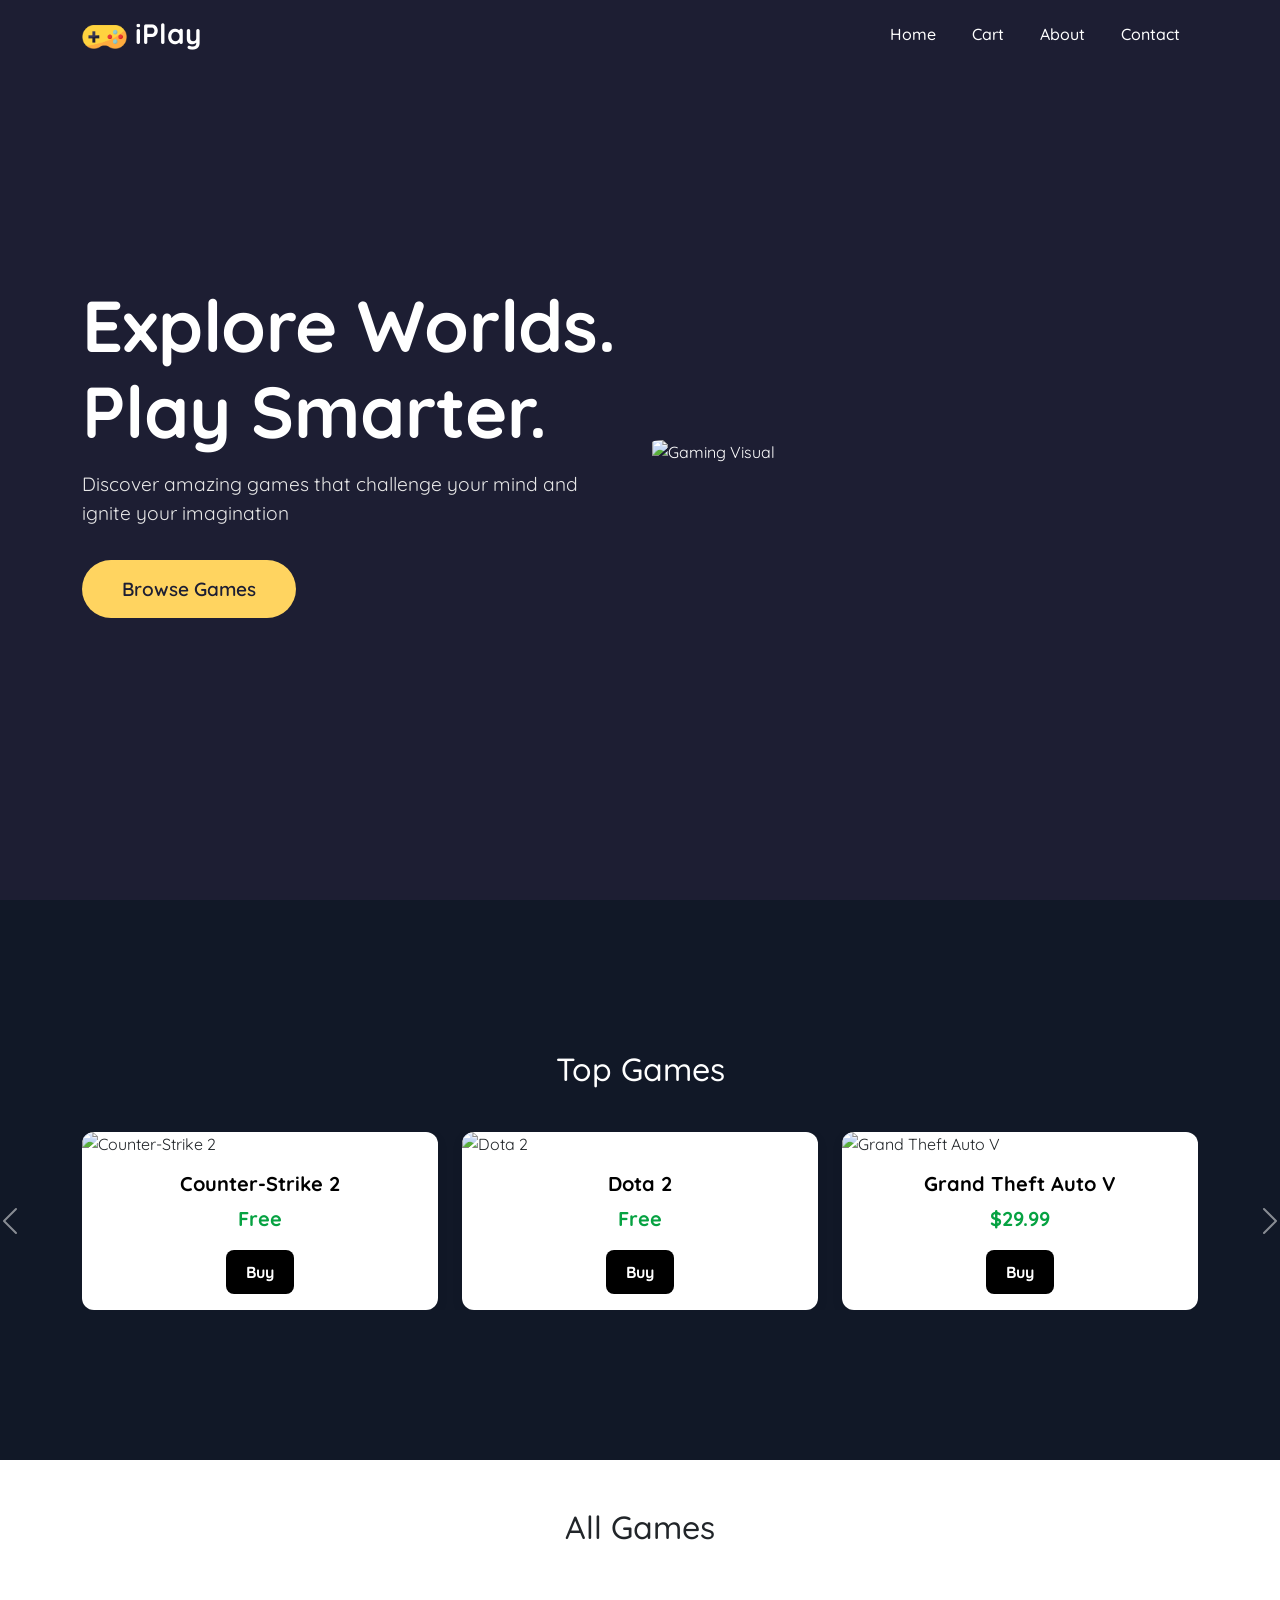
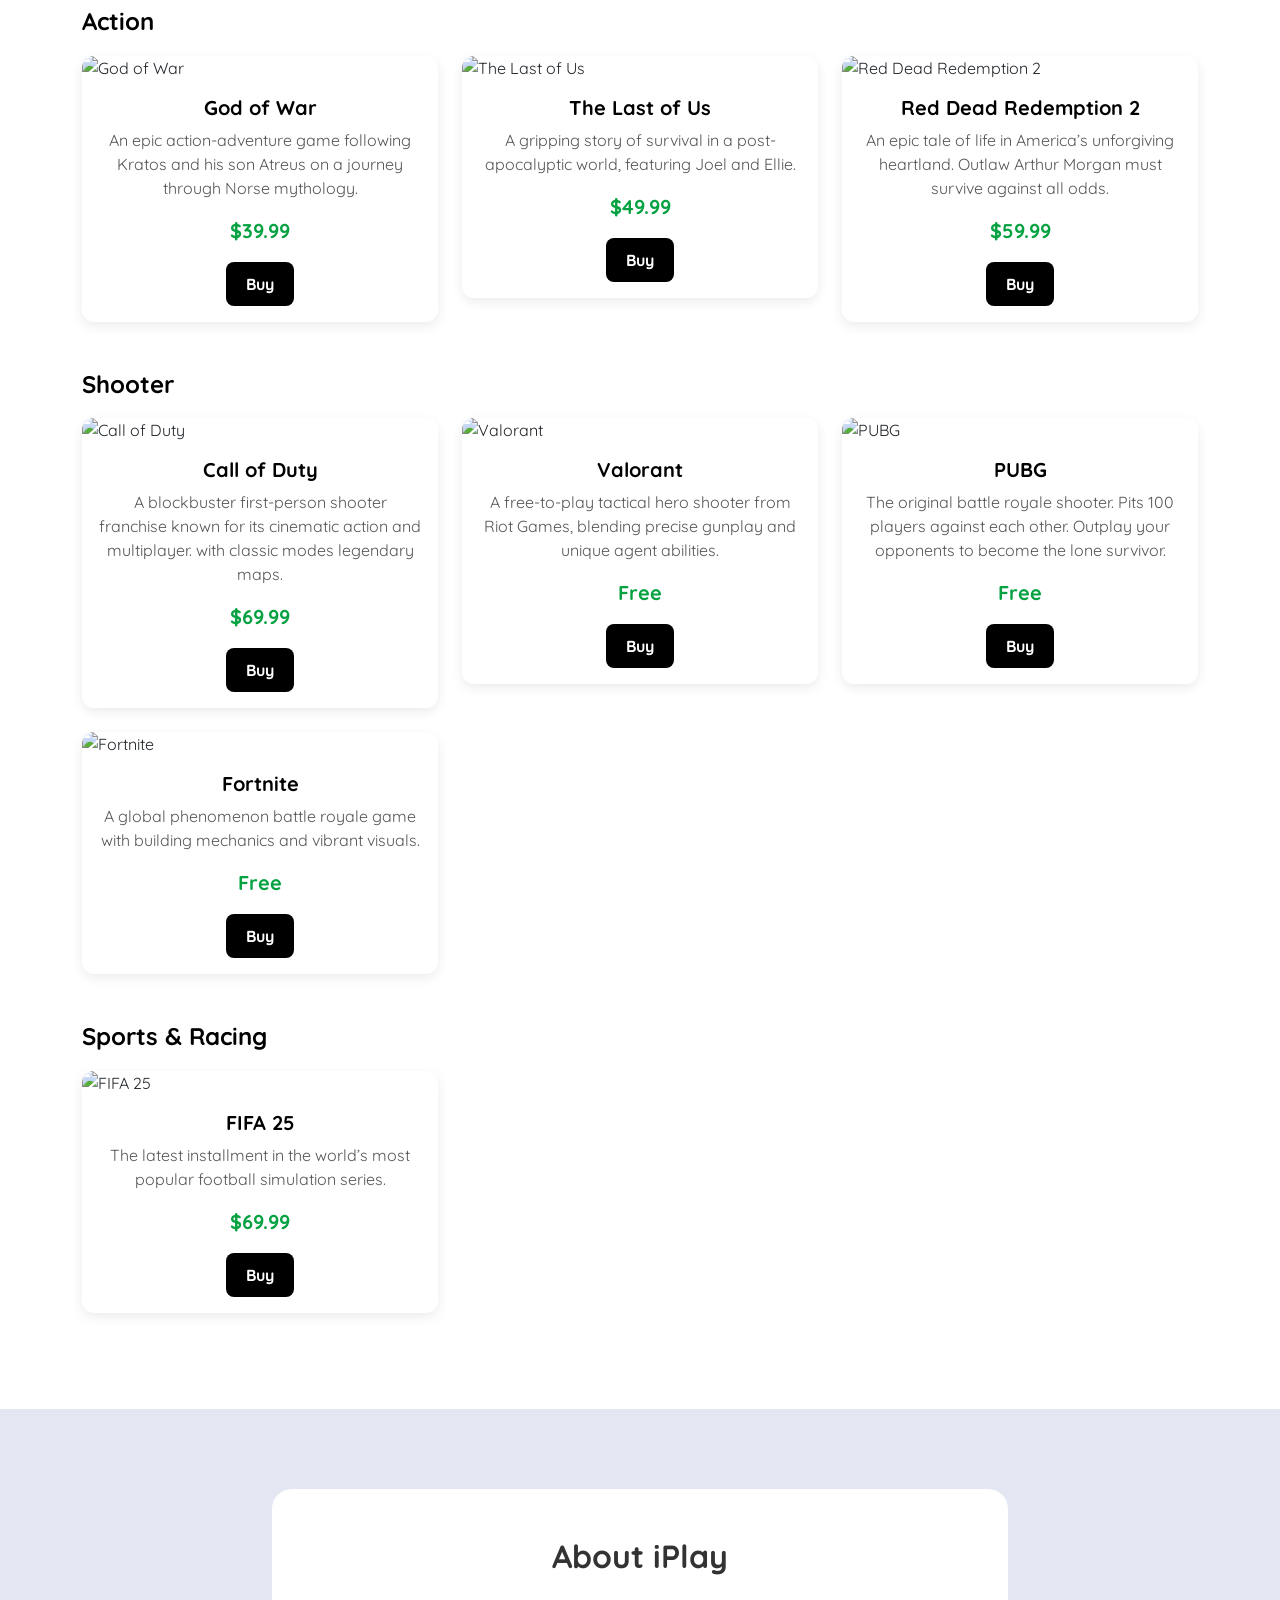
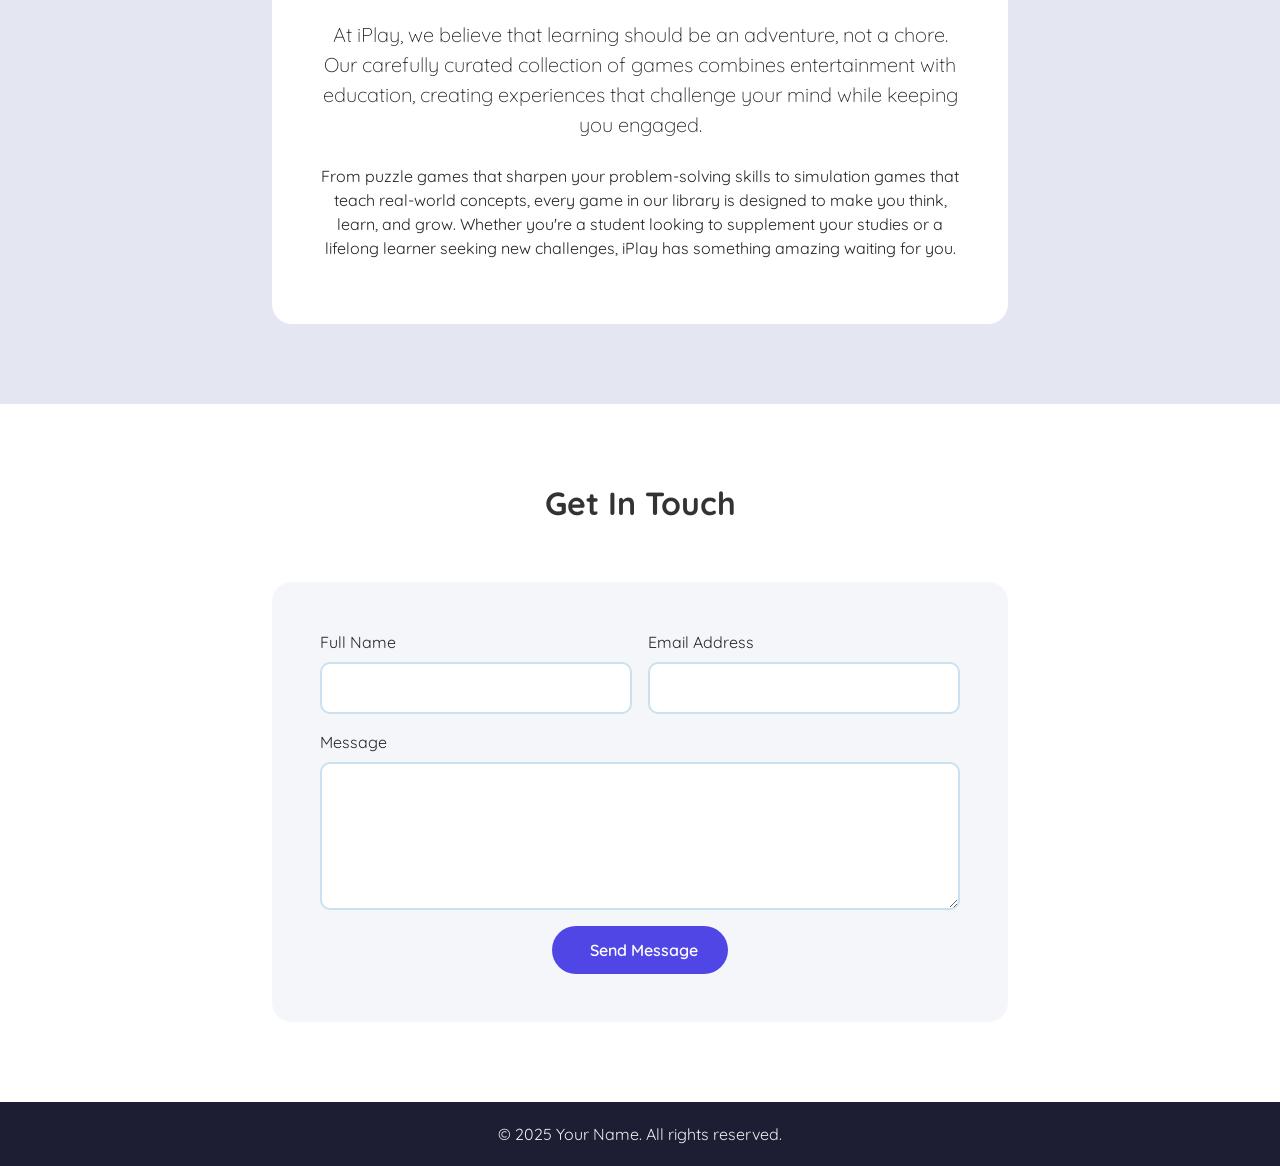
==== index.html @ 24d3277a "Fix game categories" ====
<!DOCTYPE html>
<html lang="en">
<head>
    <meta charset="UTF-8">
    <meta name="viewport" content="width=device-width, initial-scale=1.0">
    <title>iPlay - Explore Worlds. Play Smarter.</title>
    <link href="https://cdn.jsdelivr.net/npm/bootstrap@5.3.7/dist/css/bootstrap.min.css" rel="stylesheet" integrity="sha384-LN+7fdVzj6u52u30Kp6M/trliBMCMKTyK833zpbD+pXdCLuTusPj697FH4R/5mcr" crossorigin="anonymous">
    <link href="https://fonts.googleapis.com/css2?family=Quicksand:wght@300..700&display=swap" rel="stylesheet">

    <link rel="stylesheet" href="styles.css">
</head>
<body>

    <nav class="navbar navbar-expand-lg navbar-dark fixed-top">
        <div class="container">
            <a class="navbar-brand" href="/">  
                <img src="joystick.png" alt="iPlay Icon" style="width: 45px;">
                iPlay
            </a>
            <button
            class="navbar-toggler"
            type="button"
            data-bs-toggle="collapse"
            data-bs-target="#navbarNav"
            aria-controls="navbarNav"
            aria-expanded="false"
            aria-label="Toggle navigation"
            >
                <span class="navbar-toggler-icon"></span>
            </button>
            <div class="collapse navbar-collapse" id="navbarNav">
                <ul class="navbar-nav ms-auto">
                    <li class="nav-item">
                        <a class="nav-link" href="/">Home</a>
                    </li>
                    <li class="nav-item">
                        <a class="nav-link" href="/cart.html">Cart</a>
                    </li>
                    <li class="nav-item">
                        <a class="nav-link" href="/#about">About</a>
                    </li>
                    <li class="nav-item">
                        <a class="nav-link" href="/#contact">Contact</a>
                    </li>
                </ul>
            </div>
        </div>
    </nav>

    <section id="home" class="hero-section py-5">
  <div class="container">
    <div class="row align-items-center">

        <div class="col-md-6">
        <div class="hero-content">
          <h1 class="hero-title">Explore Worlds. Play Smarter.</h1>
          <p class="hero-subtitle">Discover amazing games that challenge your mind and ignite your imagination</p>
          <a href="#games">
            <button class="btn btn-cta mt-3">
              Browse Games
            </button>
          </a>
        </div>
      </div>
      

      <div class="col-md-6" style="padding-top: 3px">
        <img src="https://i.pinimg.com/originals/52/e4/2e/52e42e59adf538ea2ea2ae1774a47c9b.gif" alt="Gaming Visual" class="img-fluid hero-image">
      </div>
    </div>
  </div>
</section>


    <section id="top-games">
        <div class="container">
            <h2 class="text-center mb-4" style="color: white">Top Games</h2>
            <div id="topGamesCarousel" class="carousel slide" data-bs-ride="carousel" data-interval="50" pause="hover">
                <div class="carousel-inner">

                    <div class="carousel-item active">
                        <div class="row">
                            <div class="col-md-4">
                                <div class="card">
                                    <img src="https://cdn.cloudflare.steamstatic.com/steam/apps/730/header.jpg" class="card-img-top" alt="Counter-Strike 2">
                                    <div class="card-body text-center">
                                        <h5 class="card-title">Counter-Strike 2</h5>
                                        <p class="game-price">Free</p>
                                        <a href="https://store.steampowered.com/app/730/CounterStrike_2/" class="btn custom-btn" target="_blank">Buy</a>
                                    </div>
                                </div>
                            </div>
                            <div class="col-md-4">
                                <div class="card">
                                    <img src="https://cdn.cloudflare.steamstatic.com/steam/apps/570/header.jpg" class="card-img-top" alt="Dota 2">
                                    <div class="card-body text-center">
                                        <h5 class="card-title">Dota 2</h5>
                                        <p class="game-price">Free</p>
                                        <a href="https://store.steampowered.com/app/570/Dota_2/" class="btn custom-btn" target="_blank">Buy</a>
                                    </div>
                                </div>
                            </div>
                            <div class="col-md-4">
                                <div class="card">
                                    <img src="https://cdn.cloudflare.steamstatic.com/steam/apps/271590/header.jpg" class="card-img-top" alt="Grand Theft Auto V">
                                    <div class="card-body text-center">
                                        <h5 class="card-title">Grand Theft Auto V</h5>
                                        <p class="game-price">$29.99</p>
                                        <a href="https://store.steampowered.com/app/271590/Grand_Theft_Auto_V/" class="btn custom-btn" target="_blank">Buy</a>
                                    </div>
                                </div>
                            </div>
                        </div>
                    </div>
                    <div class="carousel-item">
                        <div class="row">
                            <div class="col-md-4">
                                <div class="card">
                                    <img src="https://cdn.cloudflare.steamstatic.com/steam/apps/578080/header.jpg" class="card-img-top" alt="PUBG: Battlegrounds">
                                    <div class="card-body text-center">
                                        <h5 class="card-title">PUBG: Battlegrounds</h5>
                                        <p class="game-price">Free</p>
                                        <a href="https://store.steampowered.com/app/578080/PUBG_BATTLEGROUNDS/" class="btn custom-btn" target="_blank">Buy</a>
                                    </div>
                                </div>
                            </div>
                            <div class="col-md-4">
                                <div class="card">
                                    <img src="https://cdn.cloudflare.steamstatic.com/steam/apps/1172470/header.jpg" class="card-img-top" alt="Apex Legends">
                                    <div class="card-body text-center">
                                        <h5 class="card-title">Apex Legends</h5>
                                        <p class="game-price">Free</p>
                                        <a href="https://store.steampowered.com/app/1172470/Apex_Legends/" class="btn custom-btn" target="_blank">Buy</a>
                                    </div>
                                </div>
                            </div>
                            <div class="col-md-4">
                                <div class="card">
                                    <img src="https://cdn.cloudflare.steamstatic.com/steam/apps/252490/header.jpg" class="card-img-top" alt="Rust">
                                    <div class="card-body text-center">
                                        <h5 class="card-title">Rust</h5>
                                        <p class="game-price">$39.99</p>
                                        <a href="https://store.steampowered.com/app/252490/Rust/" class="btn custom-btn" target="_blank">Buy</a>
                                    </div>
                                </div>
                            </div>
                        </div>
                    </div>

                </div>
                <a class="carousel-control-prev" href="#topGamesCarousel" role="button" data-bs-slide="prev">
                    <span class="carousel-control-prev-icon" aria-hidden="true"></span>
                </a>
                <a class="carousel-control-next" href="#topGamesCarousel" role="button" data-bs-slide="next">
                    <span class="carousel-control-next-icon" aria-hidden="true"></span>
                </a>
            </div>
        </div>
    </section>

    <section id="games" class="py-5 bg-white">
        <div class="container">
            <h2 class="text-center mb-4">All Games</h2>

                <h3 class="category-heading">Action</h3>
                <div class="row row-cols-1 row-cols-sm-2 row-cols-md-3 g-4 mb-5">
                    <div class="col">
                        <div class="card">
                            <img src="https://shared.fastly.steamstatic.com/store_item_assets/steam/apps/1593500/capsule_616x353.jpg?t=1750949016" class="card-img-top" alt="God of War">
                            <div class="card-body text-center">
                                <h5 class="card-title">God of War</h5>
                                <p class="card-text">An epic action-adventure game following Kratos and his son Atreus on a journey through Norse mythology.</p>
                                <p class="game-price">$39.99</p>
                                <a href="" class="custom-btn">Buy</a>
                            </div>
                        </div>
                    </div>
                    <div class="col">
                        <div class="card">
                            <img src="https://www.highlandernews.org/wp-content/uploads/2013/06/50950.jpg" class="card-img-top" alt="The Last of Us">
                            <div class="card-body text-center">
                                <h5 class="card-title">The Last of Us</h5>
                                <p class="card-text">A gripping story of survival in a post-apocalyptic world, featuring Joel and Ellie.</p>
                                <p class="game-price">$49.99</p>
                                <a href="" class="custom-btn">Buy</a>
                            </div>
                        </div>
                    </div>
                    <div class="col">
                        <div class="card">
                            <img src="https://gaming-cdn.com/images/products/16200/orig/red-dead-redemption-playstation-4-game-playstation-store-cover.jpg?v=1730298578" class="card-img-top" alt="Red Dead Redemption 2">
                            <div class="card-body text-center">
                                <h5 class="card-title">Red Dead Redemption 2</h5>
                                <p class="card-text">An epic tale of life in America’s unforgiving heartland. Outlaw Arthur Morgan must survive against all odds.</p>
                                <p class="game-price">$59.99</p>
                                <a href="" class="custom-btn">Buy</a>
                            </div>
                        </div>
                    </div>
                </div>

                <h3 class="category-heading">Shooter</h3>
                <div class="row row-cols-1 row-cols-sm-2 row-cols-md-3 g-4 mb-5">
                    <div class="col">
                        <div class="card">
                            <img src="https://www.callofduty.com/content/dam/atvi/activision/atvi-touchui/blog/callofduty/feature/codm/Getting_Started_TOUT.jpg" class="card-img-top" alt="Call of Duty">
                            <div class="card-body text-center">
                                <h5 class="card-title">Call of Duty</h5>
                                <p class="card-text">A blockbuster first-person shooter franchise known for its cinematic action and multiplayer. with classic modes legendary maps.</p>
                                <p class="game-price">$69.99</p>
                                <a href="" class="custom-btn">Buy</a>
                            </div>
                        </div>
                    </div>
                    <div class="col">
                        <div class="card">
                            <img src="https://assets.xboxservices.com/assets/4e/bc/4ebcb533-e184-42f3-833b-9aa47a81f39e.jpg?n=153142244433_Poster-Image-1084_1920x720.jpg" class="card-img-top" alt="Valorant">
                            <div class="card-body text-center">
                                <h5 class="card-title">Valorant</h5>
                                <p class="card-text">A free-to-play tactical hero shooter from Riot Games, blending precise gunplay and unique agent abilities.</p>
                                <p class="game-price">Free</p>
                                <a href="" class="custom-btn">Buy</a>
                            </div>
                        </div>
                    </div>
                    <div class="col">
                        <div class="card">
                            <img src="https://miro.medium.com/v2/resize:fit:1200/0*6FNgsRxlCVW0Sdqm.jpg" class="card-img-top" alt="PUBG">
                            <div class="card-body text-center">
                                <h5 class="card-title">PUBG</h5>
                                <p class="card-text">The original battle royale shooter. Pits 100 players against each other. Outplay your opponents to become the lone survivor.</p>
                                <p class="game-price">Free</p>
                                <a href="" class="custom-btn">Buy</a>
                            </div>
                        </div>
                    </div>
                    <div class="col">
                        <div class="card">
                            <img src="https://store-images.s-microsoft.com/image/apps.50664.70702278257994163.e6749f0b-a7f8-4ed1-b45c-4d7a2278d946.182b8f40-901f-4fc3-a51a-d5c3561987d2" class="card-img-top" alt="Fortnite">
                            <div class="card-body text-center">
                                <h5 class="card-title">Fortnite</h5>
                                <p class="card-text">A global phenomenon battle royale game with building mechanics and vibrant visuals.</p>
                                <p class="game-price">Free</p>
                                <a href="" class="custom-btn">Buy</a>
                            </div>
                        </div>
                    </div>
                </div>

                <h3 class="category-heading">Sports & Racing</h3>
                <div class="row row-cols-1 row-cols-sm-2 row-cols-md-3 g-4 mb-5">
                    <div class="col">
                        <div class="card">
                            <img src="https://img.youtube.com/vi/v_uEjjV3ACc/maxresdefault.jpg" class="card-img-top" alt="FIFA 25">
                            <div class="card-body text-center">
                                <h5 class="card-title">FIFA 25</h5>
                                <p class="card-text">The latest installment in the world’s most popular football simulation series.</p>
                                <p class="game-price">$69.99</p>
                                <a href="" class="custom-btn">Buy</a>
                            </div>
                        </div>
                    </div>
                </div>

            </div>
        </div>
    </section>

    <section id="about" class="about-section">
        <div class="container">
            <div class="row justify-content-center">
                <div class="col-lg-8">
                    <div class="about-content text-center">
                        <h2 class="section-title mb-4">About iPlay</h2>
                        <p class="lead mb-4">At iPlay, we believe that learning should be an adventure, not a chore. Our carefully curated collection of games combines entertainment with education, creating experiences that challenge your mind while keeping you engaged.</p>
                        <p>From puzzle games that sharpen your problem-solving skills to simulation games that teach real-world concepts, every game in our library is designed to make you think, learn, and grow. Whether you're a student looking to supplement your studies or a lifelong learner seeking new challenges, iPlay has something amazing waiting for you.</p>
                    </div>
                </div>
            </div>
        </div>
    </section>

    <section id="contact" class="contact-section">
        <div class="container">
            <h2 class="section-title">Get In Touch</h2>
            <div class="row justify-content-center">
                <div class="col-lg-8">
                    <form class="contact-form">
                        <div class="row g-3">
                            <div class="col-md-6">
                                <label for="name" class="form-label">Full Name</label>
                                <input type="text" class="form-control" id="name" required>
                            </div>
                            <div class="col-md-6">
                                <label for="email" class="form-label">Email Address</label>
                                <input type="email" class="form-control" id="email" required>
                            </div>
                            <div class="col-12">
                                <label for="message" class="form-label">Message</label>
                                <textarea class="form-control" id="message" rows="5" required></textarea>
                            </div>
                            <div class="col-12 text-center">
                                <button type="submit" class="btn btn-primary">
                                    <i class="fas fa-paper-plane me-2"></i>Send Message
                                </button>
                            </div>
                        </div>
                    </form>
                </div>
            </div>
        </div>
    </section>

    <footer>
        <div class="footer-content">
          <p>&copy; 2025 Your Name. All rights reserved.</p>
        </div>
    </footer>

    <script src="https://cdn.jsdelivr.net/npm/bootstrap@5.3.7/dist/js/bootstrap.bundle.min.js" integrity="sha384-ndDqU0Gzau9qJ1lfW4pNLlhNTkCfHzAVBReH9diLvGRem5+R9g2FzA8ZGN954O5Q" crossorigin="anonymous"></script>
</body>
</html>
---- styles.css ----
* {
    font-family: 'Quicksand', sans-serif;
}


body {
    background-color: #F5F6FA;
}



.navbar {
    background-color: #1D1E33;
}

.navbar-brand {
    font-weight: bold;
    font-size: 28px;
    color: white;
}

.navbar-nav .nav-link {
    font-weight: 500;
    color: white;
    margin: 0 10px;
}

.navbar-nav .nav-link:hover {
    color: #FFD460;
}

.hero-section {
    background-color: #1D1E33;
    color: white;
    min-height: 100vh;
    display: flex;
    align-items: center;
}

.hero-title {
    font-size: 4.5rem;
    font-weight: bold;
}

.hero-subtitle {
    font-size: 1.2rem;
    margin-top: 1rem;
    color: #e7e7e7;
}

.hero-image {
    max-width: 100%;
    height: auto;
    border-radius: 9%;
}


.btn-cta {
    background-color: #FFD460;
    border: none;
    padding: 15px 40px;
    font-size: 19px;
    font-weight: 600;
    color: #1D1E33;
    border-radius: 50px;
}

.btn-cta:hover {
    background-color: #e0b840; /* darker gold */
    color: white;
}

.section-title {
    font-size: 40px;
    font-weight: 700;
    color: #4F46E5;
    margin-bottom: 48px;
    text-align: center;
}


#top-games {
    padding: 150px 0;
    background-color: #111827;
}

.game-title {
    font-weight: 600;
    color: black;
    margin-bottom: 8px;
}

.custom-btn {
  background-color: black;
  color: white;
  font-weight: bold;
  border: none;
  padding: 10px 20px;
  border-radius: 8px;
  display: inline-block;
  text-decoration: none;
}

.custom-btn:hover {
  background-color: #333;
  color: #ffffff;
}

.container h2 {
    padding-bottom: 20px
}

.game-price {
    font-size: 20px;
    font-weight: 700;
    color: #06a242;
}

.section-title {
  text-align: center;
  font-size: 32px;
  margin-bottom: 40px;
  color: #333;
}

.card {
  box-shadow: 0 4px 12px rgba(0, 0, 0, 0.08);
  border: none;
  border-radius: 12px;
  overflow: hidden;
}

.card-title {
  font-size: 20px;
  font-weight: bold;
  color: black;
}

.card-text {
  color: #555;
}

.btn-primary {
  background-color: #4F46E5;
  border: none;
  padding: 8px 16px;
  font-weight: 500;
  border-radius: 6px;
}

.btn-primary:hover {
  background-color: #3c36c4;
}


.about-section {
    padding: 80px 0;
    background-color: #E4E6F1;
}

.about-content {
    background-color: white;
    padding: 48px;
    border-radius: 20px;
}


.contact-section {
    padding: 80px 0;
    background-color: white;
}

.contact-form {
    background-color: #F5F6FA;
    padding: 48px;
    border-radius: 20px;
}

.form-control {
    border-radius: 10px;
    border: 2px solid #CAE2F0;
    padding: 12px 15px;
}

.btn-primary {
    background-color: #4F46E5;
    border: none;
    padding: 12px 30px;
    border-radius: 50px;
    font-weight: 600;
    color: white;
}

.btn-primary:hover {
    background-color: #3c36c4;
}


footer {
  background-color: #1D1E33;
  color: #F0F0F0;
  text-align: center;
  padding: 20px;
  position: relative;
}
footer p {
  margin: 0;
}


@media (max-width: 768px) {
    .hero-title {
        font-size: 40px;
    }

    .hero-subtitle {
        font-size: 18px;
    }
}


.details-container {
    padding-top: 130px;
}

.carousel-control-prev,
.carousel-control-next {
  width: 5%;
}

.carousel-control-prev {
  left: -100px;
}

.carousel-control-next {
  right: -100px;
}

.cart-page {
  min-height: 100vh;
  background-color: #0f172a; /* Dark navy for full screen */
  padding-top: 100px;
  padding-bottom: 100px;
  display: flex;
  flex-direction: column;
  justify-content: space-between;
}

.cart-container {
  flex: 1;
  width: 100%;
  max-width: 900px;
  margin: 0 auto;
}

.cart-heading {
  color:white;
  text-align: center;
  margin-bottom: 40px;
  padding-top: 30px;
}

.cart-item {
  background-color: #1e1b38;
  border-radius: 10px;
  padding: 20px;
  margin-bottom: 20px;
  display: flex;
  align-items: center;
  justify-content: space-between;
  color: white;
  border: 1px solid #2a2a72;
}

.cart-item img {
  width: 60px;
  height: 60px;
  object-fit: cover;
  margin-right: 20px;
}

.item-info {
  flex: 1;
}

.item-price {
  color: #06a242;
  font-weight: bold;
}

.remove-btn {
  background-color: black;
  color: white;
  border: none;
  border-radius: 6px;
  padding: 6px 12px;
}

.remove-btn:hover {
  background-color: #5b1919;
}

.total-container {
  text-align: right;
  margin-top: 30px;
  color: white;
}

.total-price {
  font-size: 20px;
  font-weight: bold;
  color: #06a242;
}

.checkout-btn {
  background-color: #ffd600;
  color: #111;
  padding: 10px 24px;
  font-weight: bold;
  border: none;
  border-radius: 8px;
  margin-top: 15px;
}

.checkout-btn:hover {
  background-color: green;
  color: white;
}


.auth-box {
  background-color: white;
  padding: 2.5rem;
  border-radius: 16px;
  box-shadow: 0 4px 15px rgba(0, 0, 0, 0.1);
  max-width: 400px;
  margin: 100px auto 40px;
}

/* Main title */
.auth-box h2 {
  font-size: 24px;
  font-weight: bold;
  color: #1D1E33;
  margin-bottom: 1.5rem;
  text-align: center;
}

/* Form fields */
.auth-box .form-control {
  border-radius: 8px;
  border: 2px solid #4F46E5;
  padding: 0.75rem;
}

/* Submit button */
.auth-box .btn-primary {
  background-color: #FFD460;
  border: none;
  color: #1D1E33;
  font-weight: bold;
  padding: 0.75rem;
  border-radius: 8px;
}

.auth-box .btn-primary:hover {
  background-color: #e6be4f;
}

/* Switch link */
.auth-box .switch-link {
  margin-top: 1rem;
  font-size: 0.9rem;
  text-align: center;
  color: #1D1E33;
}

.auth-box .switch-link a {
  color: #4F46E5;
  font-weight: bold;
  text-decoration: none;
}



.category-heading {
  font-size: 24px;
  font-weight: 700;
  margin: 40px 0 20px;
  color: black;
  text-align: left;
}
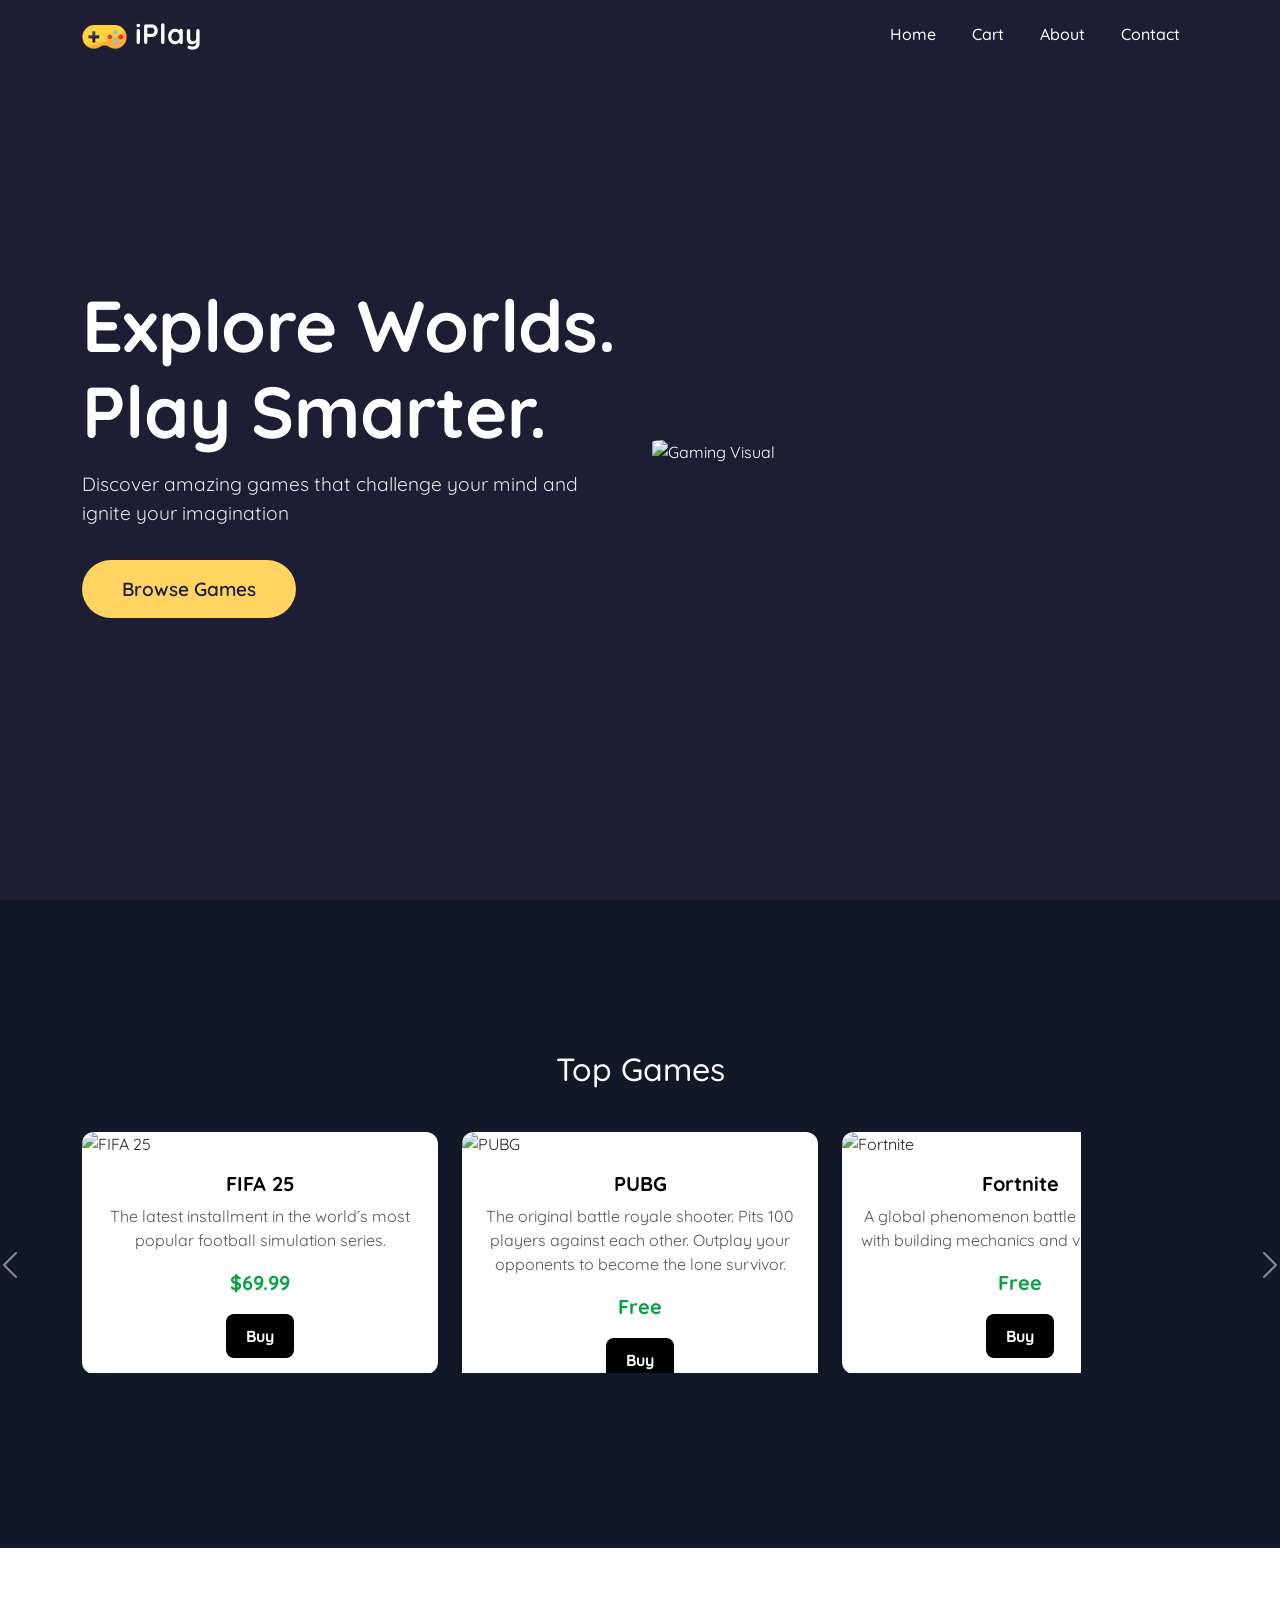
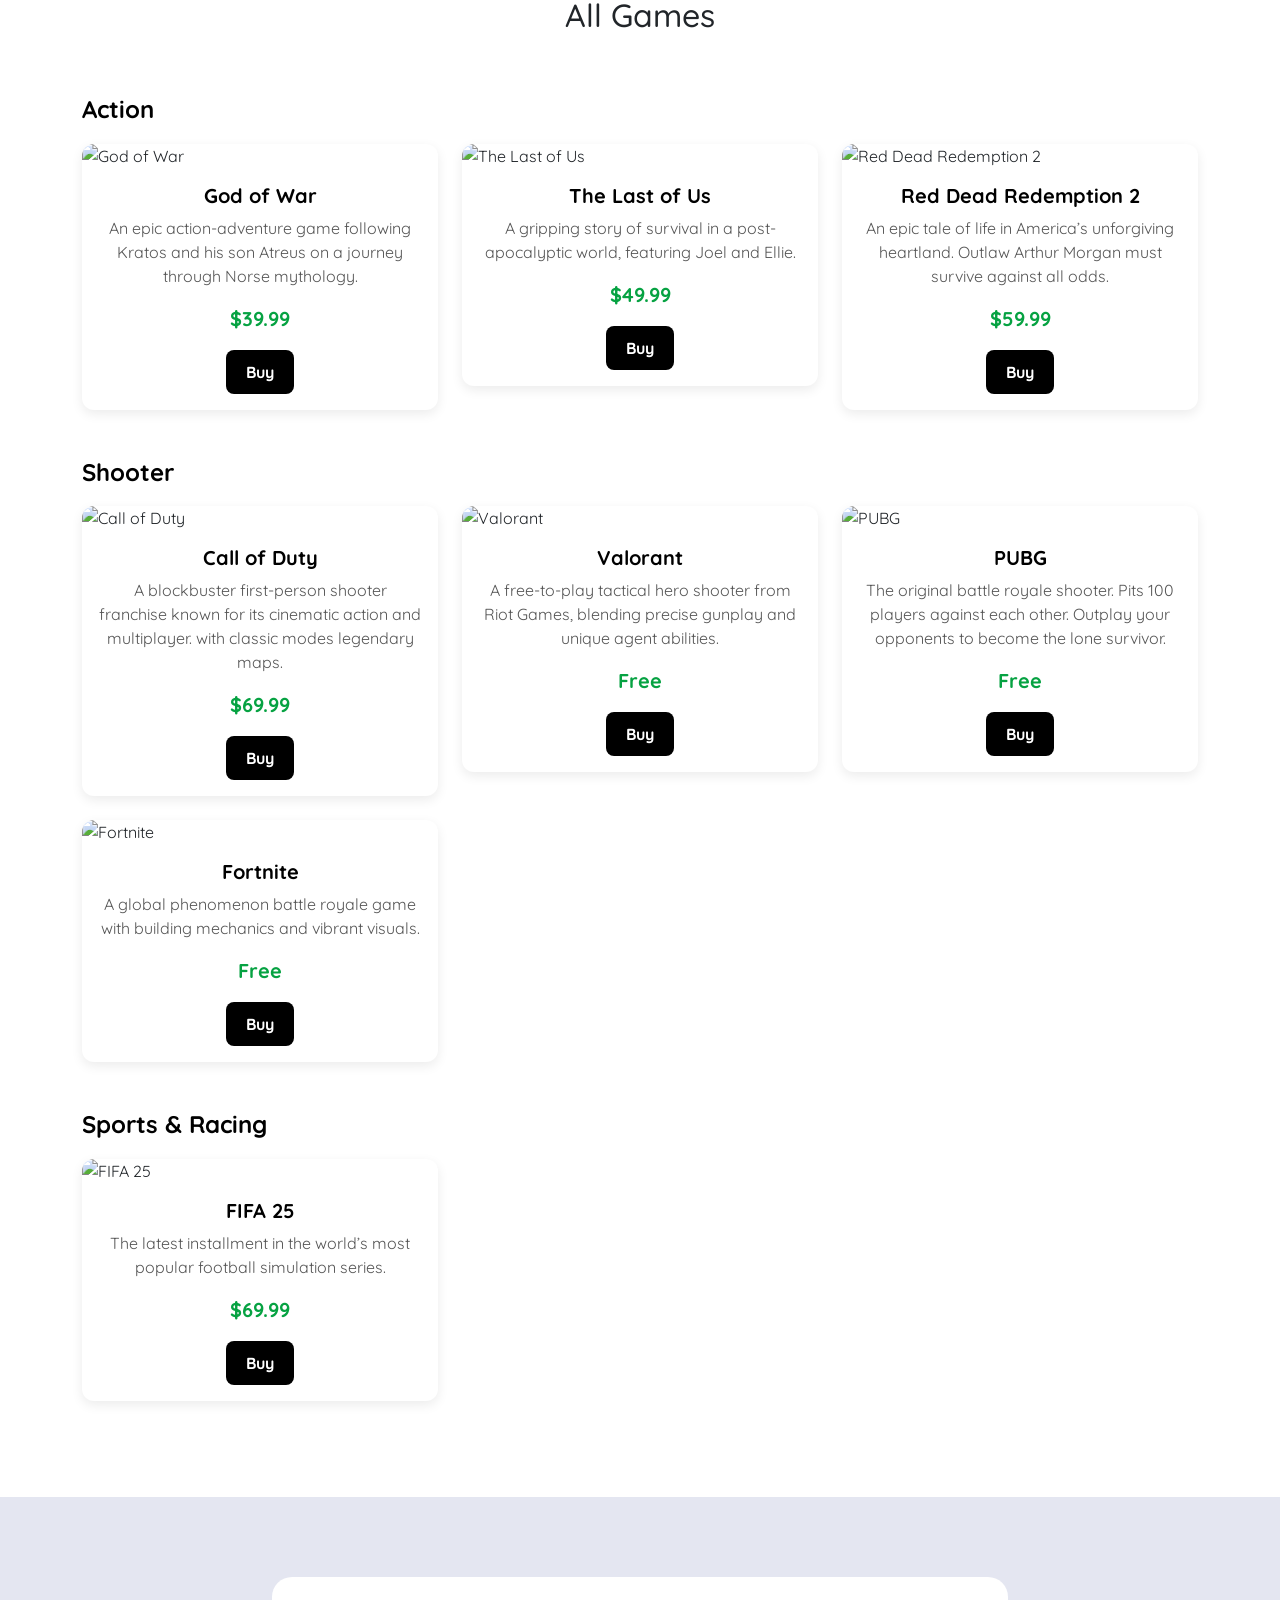
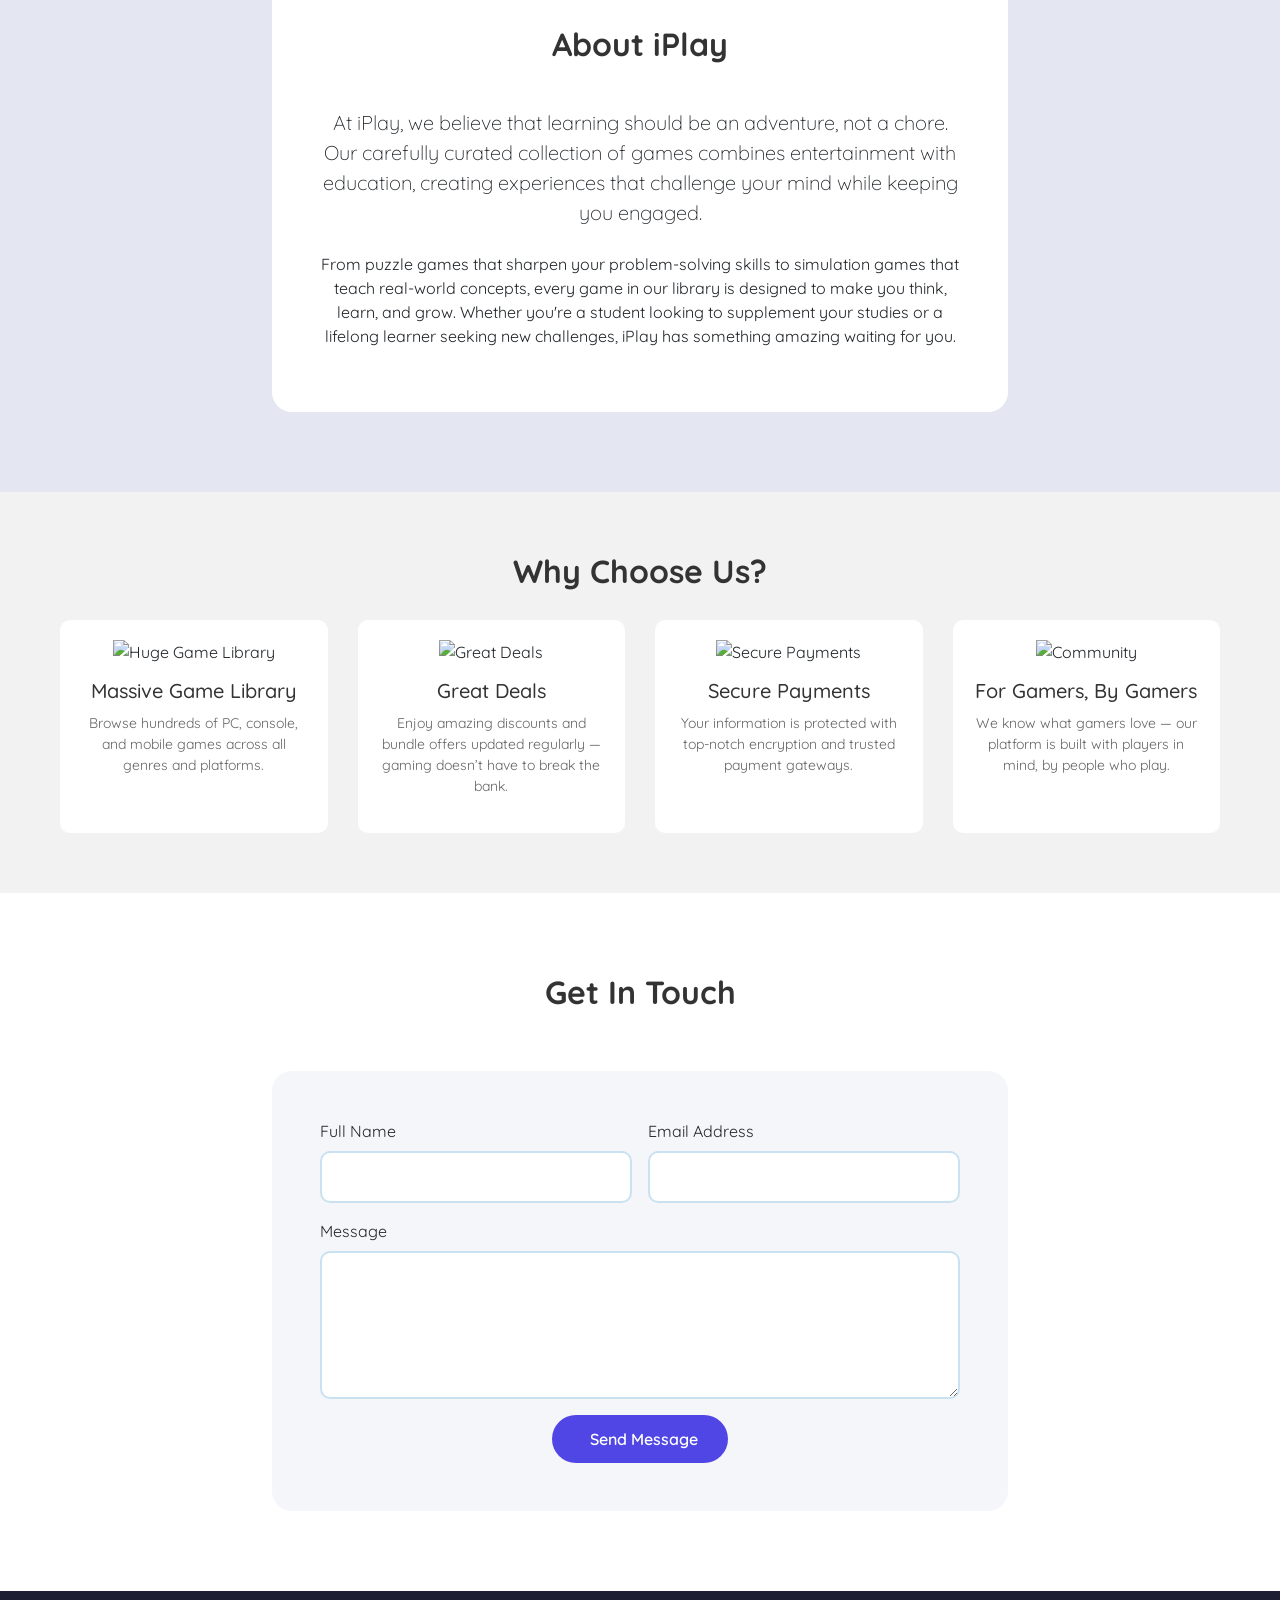
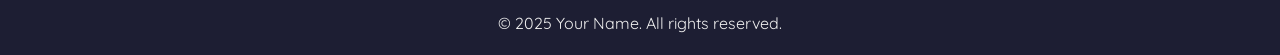
==== commit 24ef4132: "Add why-choose-us section" ====
--- a/index.html
+++ b/index.html
@@ -82,33 +82,36 @@
                         <div class="row">
                             <div class="col-md-4">
                                 <div class="card">
-                                    <img src="https://cdn.cloudflare.steamstatic.com/steam/apps/730/header.jpg" class="card-img-top" alt="Counter-Strike 2">
-                                    <div class="card-body text-center">
-                                        <h5 class="card-title">Counter-Strike 2</h5>
-                                        <p class="game-price">Free</p>
-                                        <a href="https://store.steampowered.com/app/730/CounterStrike_2/" class="btn custom-btn" target="_blank">Buy</a>
-                                    </div>
-                                </div>
-                            </div>
-                            <div class="col-md-4">
-                                <div class="card">
-                                    <img src="https://cdn.cloudflare.steamstatic.com/steam/apps/570/header.jpg" class="card-img-top" alt="Dota 2">
-                                    <div class="card-body text-center">
-                                        <h5 class="card-title">Dota 2</h5>
-                                        <p class="game-price">Free</p>
-                                        <a href="https://store.steampowered.com/app/570/Dota_2/" class="btn custom-btn" target="_blank">Buy</a>
-                                    </div>
-                                </div>
-                            </div>
-                            <div class="col-md-4">
-                                <div class="card">
-                                    <img src="https://cdn.cloudflare.steamstatic.com/steam/apps/271590/header.jpg" class="card-img-top" alt="Grand Theft Auto V">
-                                    <div class="card-body text-center">
-                                        <h5 class="card-title">Grand Theft Auto V</h5>
-                                        <p class="game-price">$29.99</p>
-                                        <a href="https://store.steampowered.com/app/271590/Grand_Theft_Auto_V/" class="btn custom-btn" target="_blank">Buy</a>
-                                    </div>
-                                </div>
+                            <img src="https://img.youtube.com/vi/v_uEjjV3ACc/maxresdefault.jpg" class="card-img-top" alt="FIFA 25">
+                            <div class="card-body text-center">
+                                <h5 class="card-title">FIFA 25</h5>
+                                <p class="card-text">The latest installment in the world’s most popular football simulation series.</p>
+                                <p class="game-price">$69.99</p>
+                                <a href="" class="custom-btn">Buy</a>
+                            </div>
+                        </div>
+                            </div>
+                            <div class="col-md-4">
+                                <div class="card">
+                            <img src="https://miro.medium.com/v2/resize:fit:1200/0*6FNgsRxlCVW0Sdqm.jpg" class="card-img-top" alt="PUBG">
+                            <div class="card-body text-center">
+                                <h5 class="card-title">PUBG</h5>
+                                <p class="card-text">The original battle royale shooter. Pits 100 players against each other. Outplay your opponents to become the lone survivor.</p>
+                                <p class="game-price">Free</p>
+                                <a href="" class="custom-btn">Buy</a>
+                            </div>
+                        </div>
+                            </div>
+                            <div class="col-md-4">
+                                <div class="card">
+                            <img src="https://store-images.s-microsoft.com/image/apps.50664.70702278257994163.e6749f0b-a7f8-4ed1-b45c-4d7a2278d946.182b8f40-901f-4fc3-a51a-d5c3561987d2" class="card-img-top" alt="Fortnite">
+                            <div class="card-body text-center">
+                                <h5 class="card-title">Fortnite</h5>
+                                <p class="card-text">A global phenomenon battle royale game with building mechanics and vibrant visuals.</p>
+                                <p class="game-price">Free</p>
+                                <a href="" class="custom-btn">Buy</a>
+                            </div>
+                        </div>
                             </div>
                         </div>
                     </div>
@@ -116,33 +119,36 @@
                         <div class="row">
                             <div class="col-md-4">
                                 <div class="card">
-                                    <img src="https://cdn.cloudflare.steamstatic.com/steam/apps/578080/header.jpg" class="card-img-top" alt="PUBG: Battlegrounds">
-                                    <div class="card-body text-center">
-                                        <h5 class="card-title">PUBG: Battlegrounds</h5>
-                                        <p class="game-price">Free</p>
-                                        <a href="https://store.steampowered.com/app/578080/PUBG_BATTLEGROUNDS/" class="btn custom-btn" target="_blank">Buy</a>
-                                    </div>
-                                </div>
-                            </div>
-                            <div class="col-md-4">
-                                <div class="card">
-                                    <img src="https://cdn.cloudflare.steamstatic.com/steam/apps/1172470/header.jpg" class="card-img-top" alt="Apex Legends">
-                                    <div class="card-body text-center">
-                                        <h5 class="card-title">Apex Legends</h5>
-                                        <p class="game-price">Free</p>
-                                        <a href="https://store.steampowered.com/app/1172470/Apex_Legends/" class="btn custom-btn" target="_blank">Buy</a>
-                                    </div>
-                                </div>
-                            </div>
-                            <div class="col-md-4">
-                                <div class="card">
-                                    <img src="https://cdn.cloudflare.steamstatic.com/steam/apps/252490/header.jpg" class="card-img-top" alt="Rust">
-                                    <div class="card-body text-center">
-                                        <h5 class="card-title">Rust</h5>
-                                        <p class="game-price">$39.99</p>
-                                        <a href="https://store.steampowered.com/app/252490/Rust/" class="btn custom-btn" target="_blank">Buy</a>
-                                    </div>
-                                </div>
+                            <img src="https://assets.xboxservices.com/assets/4e/bc/4ebcb533-e184-42f3-833b-9aa47a81f39e.jpg?n=153142244433_Poster-Image-1084_1920x720.jpg" class="card-img-top" alt="Valorant">
+                            <div class="card-body text-center">
+                                <h5 class="card-title">Valorant</h5>
+                                <p class="card-text">A free-to-play tactical hero shooter from Riot Games, blending precise gunplay and unique agent abilities.</p>
+                                <p class="game-price">Free</p>
+                                <a href="" class="custom-btn">Buy</a>
+                            </div>
+                        </div>
+                            </div>
+                            <div class="col-md-4">
+                               <div class="card">
+                            <img src="https://shared.fastly.steamstatic.com/store_item_assets/steam/apps/1593500/capsule_616x353.jpg?t=1750949016" class="card-img-top" alt="God of War">
+                            <div class="card-body text-center">
+                                <h5 class="card-title">God of War</h5>
+                                <p class="card-text">An epic action-adventure game following Kratos and his son Atreus on a journey through Norse mythology.</p>
+                                <p class="game-price">$39.99</p>
+                                <a href="" class="custom-btn">Buy</a>
+                            </div>
+                        </div>
+                            </div>
+                            <div class="col-md-4">
+                                <div class="card">
+                            <img src="https://gaming-cdn.com/images/products/16200/orig/red-dead-redemption-playstation-4-game-playstation-store-cover.jpg?v=1730298578" class="card-img-top" alt="Red Dead Redemption 2">
+                            <div class="card-body text-center">
+                                <h5 class="card-title">Red Dead Redemption 2</h5>
+                                <p class="card-text">An epic tale of life in America’s unforgiving heartland. Outlaw Arthur Morgan must survive against all odds.</p>
+                                <p class="game-price">$59.99</p>
+                                <a href="" class="custom-btn">Buy</a>
+                            </div>
+                        </div>
                             </div>
                         </div>
                     </div>
@@ -250,7 +256,7 @@
                 <h3 class="category-heading">Sports & Racing</h3>
                 <div class="row row-cols-1 row-cols-sm-2 row-cols-md-3 g-4 mb-5">
                     <div class="col">
-                        <div class="card">
+                         <div class="card">
                             <img src="https://img.youtube.com/vi/v_uEjjV3ACc/maxresdefault.jpg" class="card-img-top" alt="FIFA 25">
                             <div class="card-body text-center">
                                 <h5 class="card-title">FIFA 25</h5>
@@ -279,6 +285,40 @@
             </div>
         </div>
     </section>
+
+
+    <section id="why-choose-us">
+  <h2 class="section-title">Why Choose Us?</h2>
+
+  <div class="why-container">
+
+    <div class="why-box">
+      <img src="https://cdn-icons-png.flaticon.com/512/10069/10069159.png" alt="Huge Game Library">
+      <h3>Massive Game Library</h3>
+      <p>Browse hundreds of PC, console, and mobile games across all genres and platforms.</p>
+    </div>
+
+    <div class="why-box">
+      <img src="https://cdn-icons-png.flaticon.com/512/1831/1831655.png" alt="Great Deals">
+      <h3>Great Deals</h3>
+      <p>Enjoy amazing discounts and bundle offers updated regularly — gaming doesn’t have to break the bank.</p>
+    </div>
+
+    <div class="why-box">
+      <img src="https://cdn-icons-png.flaticon.com/512/8984/8984290.png" alt="Secure Payments">
+      <h3>Secure Payments</h3>
+      <p>Your information is protected with top-notch encryption and trusted payment gateways.</p>
+    </div>
+
+    <div class="why-box">
+      <img src="https://cdn-icons-png.flaticon.com/512/5508/5508196.png" alt="Community">
+      <h3>For Gamers, By Gamers</h3>
+      <p>We know what gamers love — our platform is built with players in mind, by people who play.</p>
+    </div>
+
+  </div>
+</section>
+
 
     <section id="contact" class="contact-section">
         <div class="container">
--- a/styles.css
+++ b/styles.css
@@ -390,3 +390,49 @@
   color: black;
   text-align: left;
 }
+
+
+
+#why-choose-us {
+  padding: 60px;
+  background-color: #f2f2f2;
+  text-align: center;
+}
+
+#why-choose-us h2 {
+  font-size: 32px;
+  margin-bottom: 30px;
+}
+
+.why-container {
+  display: flex;
+  justify-content: center;
+  flex-wrap: wrap;
+  gap: 30px;
+  max-width: 1200px;
+  margin: auto;
+}
+
+.why-box {
+  flex: 1 1 250px;
+  background: white;
+  padding: 20px;
+  border-radius: 10px;
+  transition: transform 0.3s ease;
+}
+
+.why-box img {
+  width: 80px;
+  margin-bottom: 15px;
+}
+
+.why-box h3 {
+  margin-bottom: 10px;
+  font-size: 20px;
+  color: #333;
+}
+
+.why-box p {
+  font-size: 14px;
+  color: #666;
+}
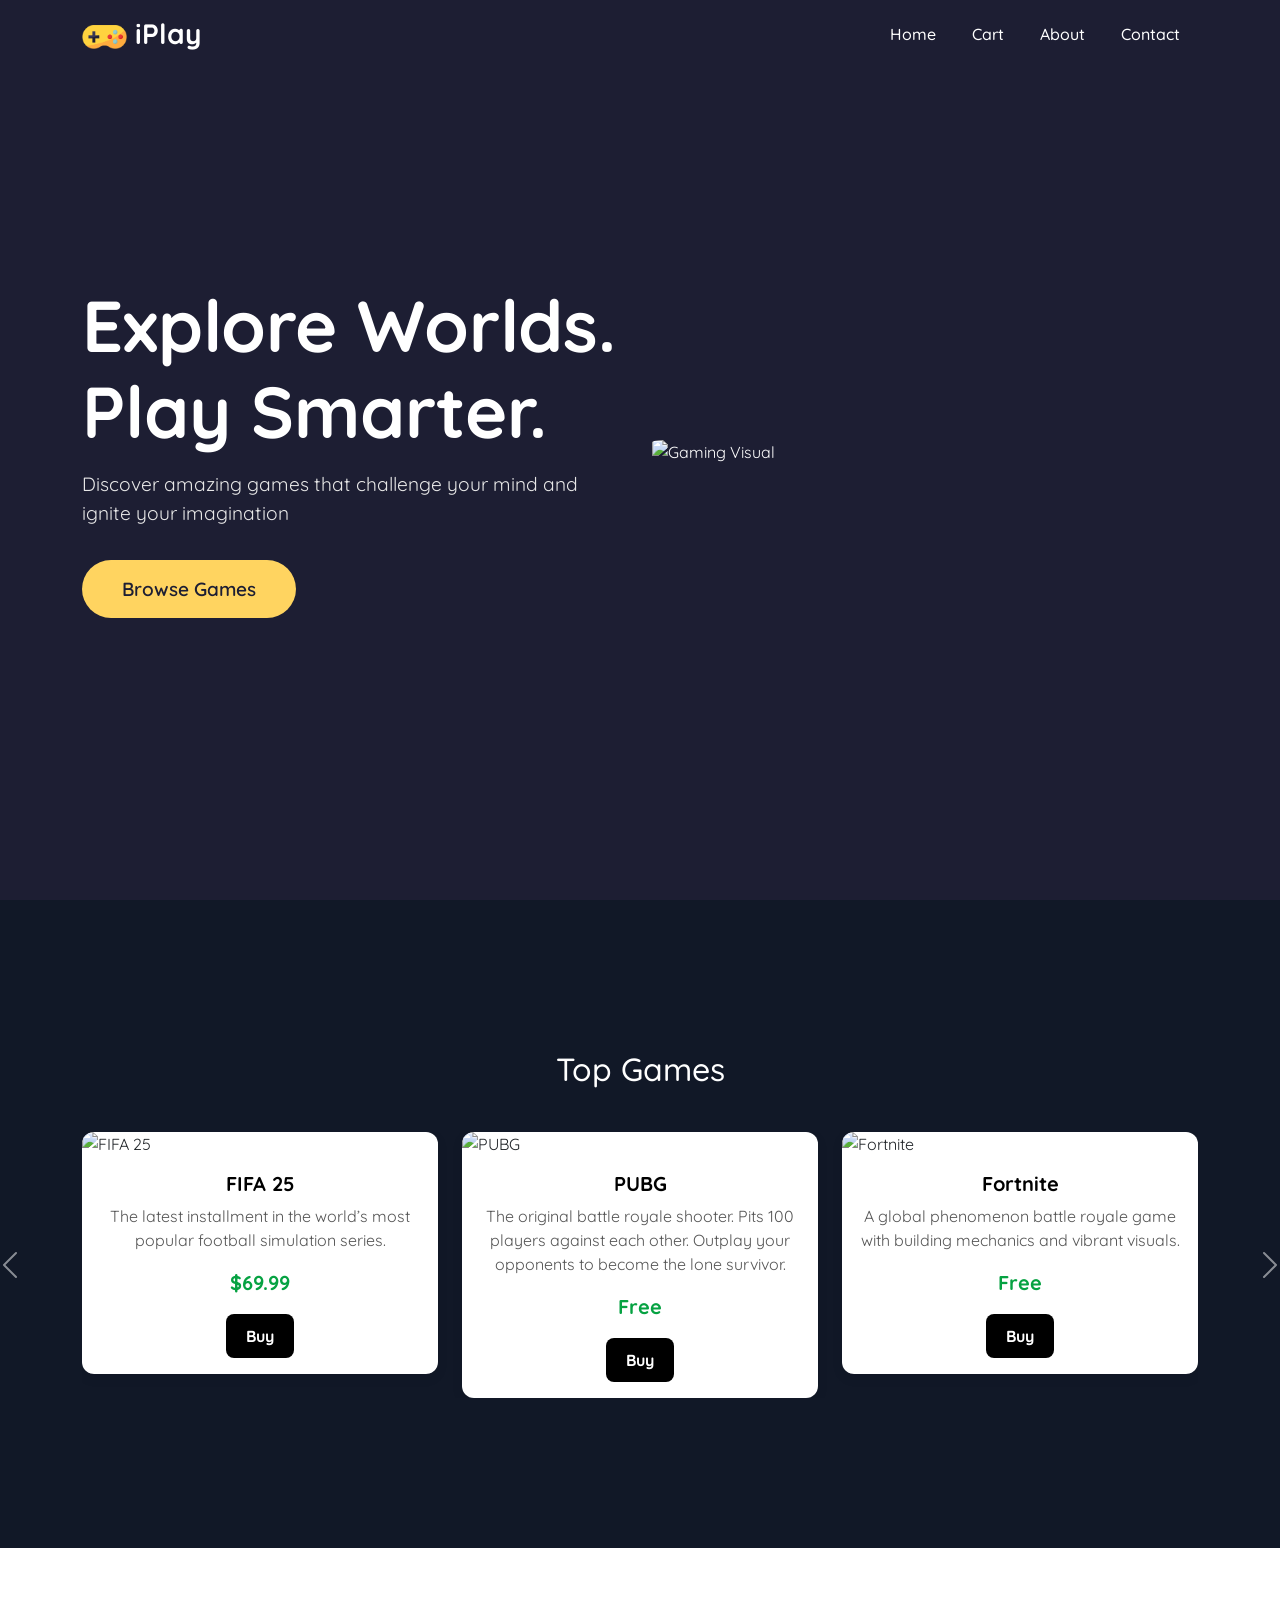
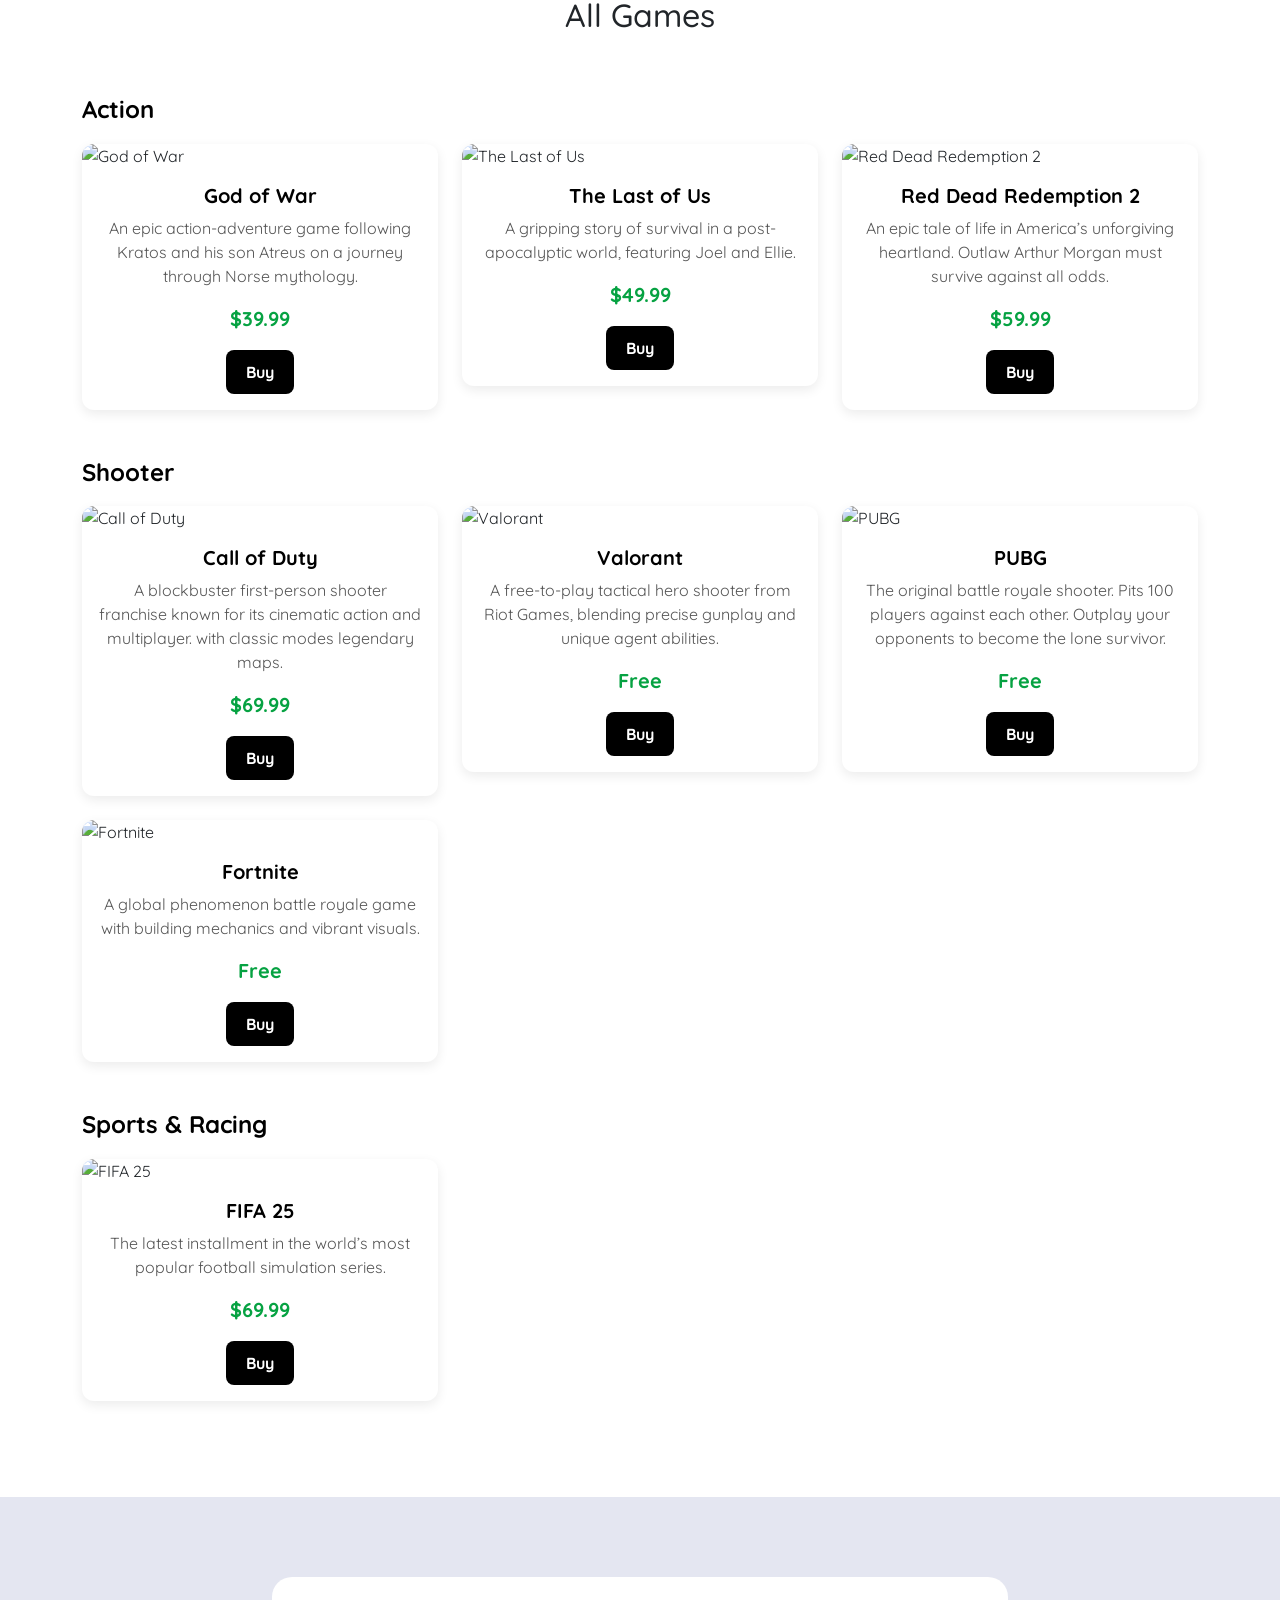
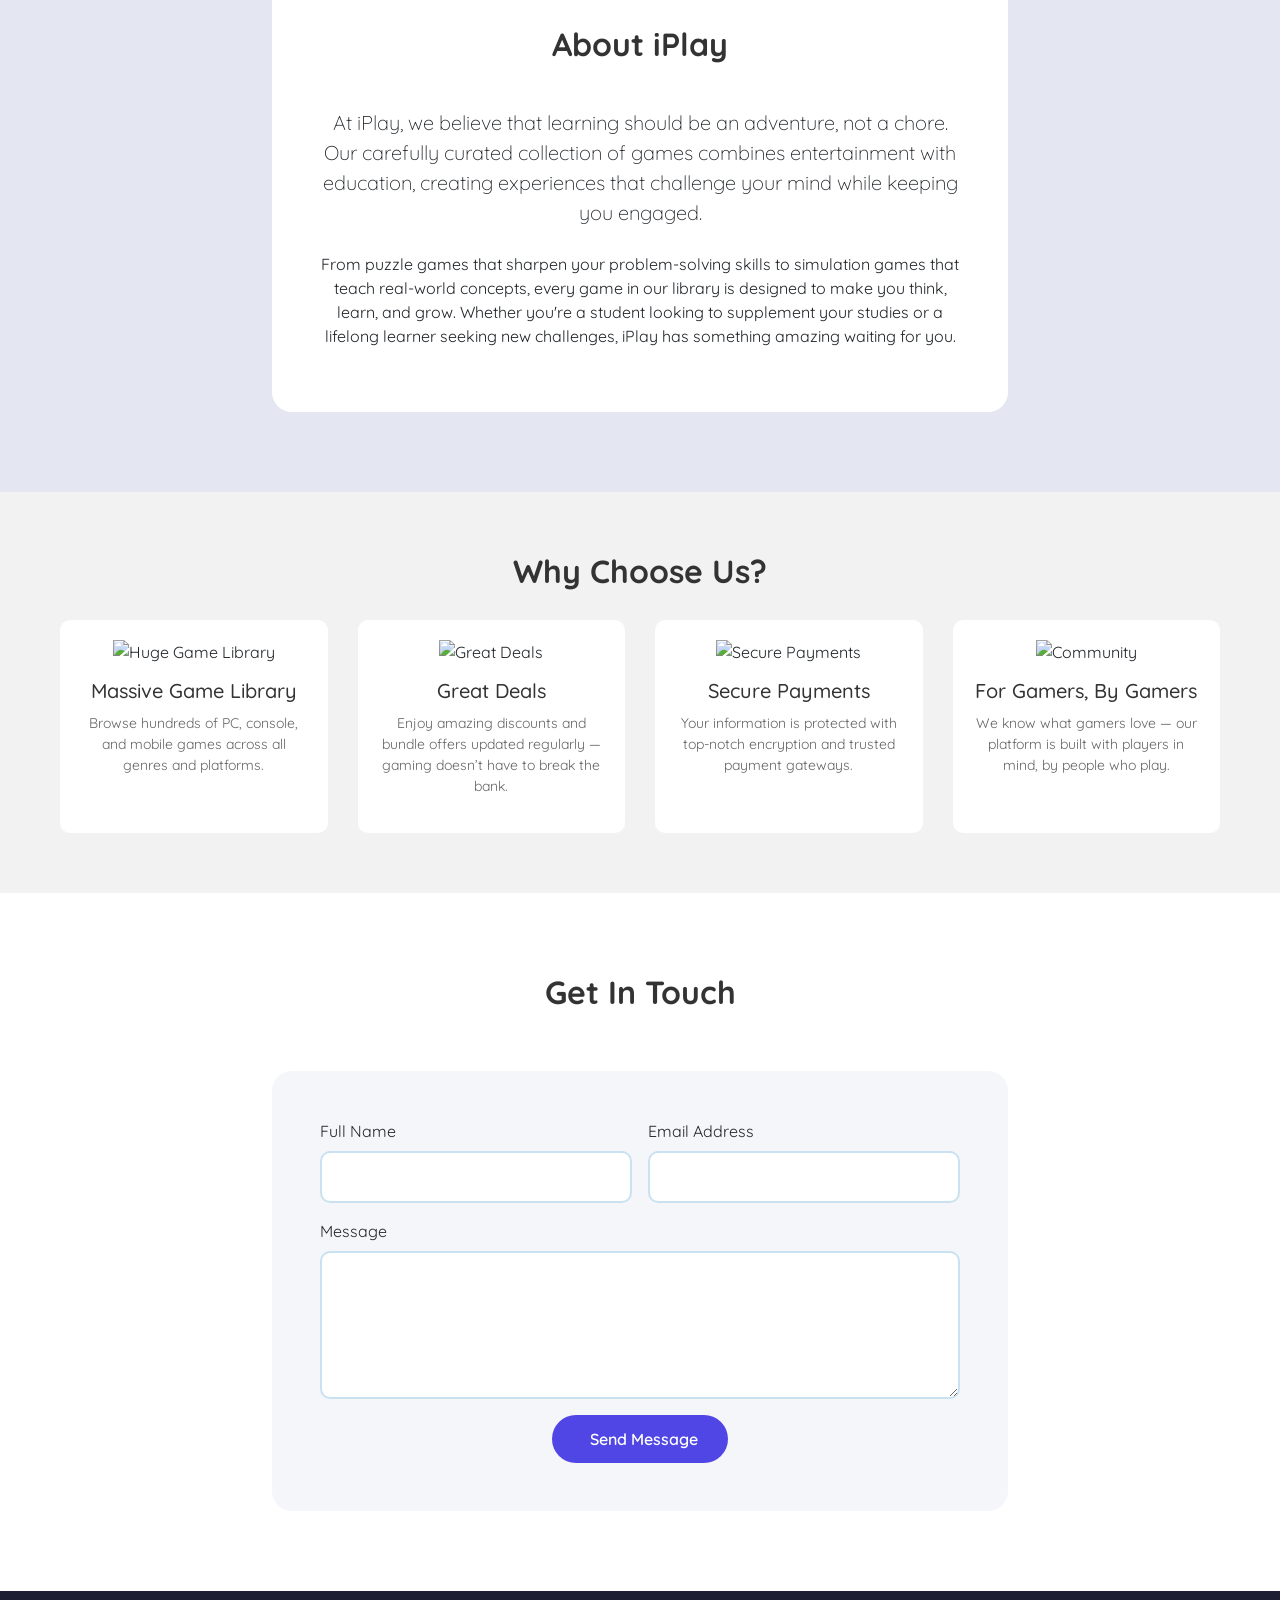
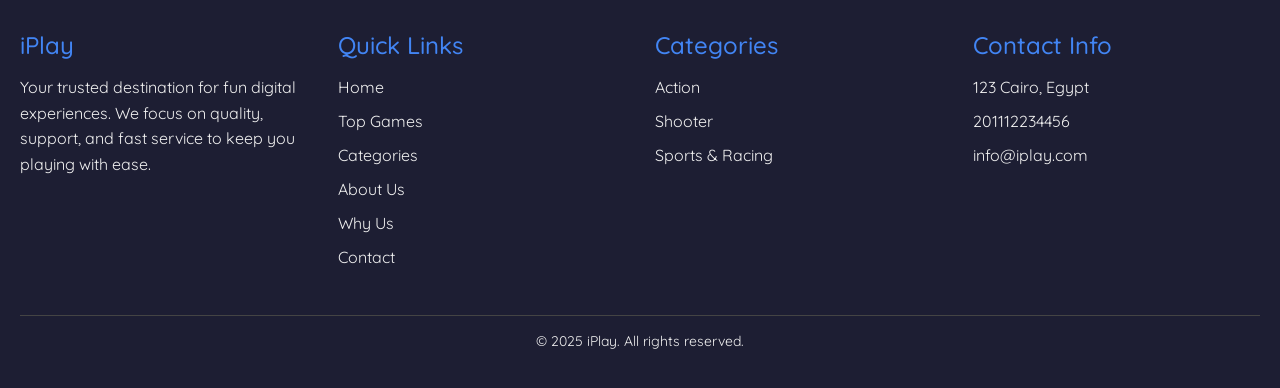
==== commit 131d4ef0: "footer" ====
--- a/index.html
+++ b/index.html
@@ -168,7 +168,7 @@
         <div class="container">
             <h2 class="text-center mb-4">All Games</h2>
 
-                <h3 class="category-heading">Action</h3>
+                <h3 class="category-heading" id="action-games">Action</h3>
                 <div class="row row-cols-1 row-cols-sm-2 row-cols-md-3 g-4 mb-5">
                     <div class="col">
                         <div class="card">
@@ -205,7 +205,7 @@
                     </div>
                 </div>
 
-                <h3 class="category-heading">Shooter</h3>
+                <h3 class="category-heading" id="shooter-games">Shooter</h3>
                 <div class="row row-cols-1 row-cols-sm-2 row-cols-md-3 g-4 mb-5">
                     <div class="col">
                         <div class="card">
@@ -253,7 +253,7 @@
                     </div>
                 </div>
 
-                <h3 class="category-heading">Sports & Racing</h3>
+                <h3 class="category-heading" id="sports-games">Sports & Racing</h3>
                 <div class="row row-cols-1 row-cols-sm-2 row-cols-md-3 g-4 mb-5">
                     <div class="col">
                          <div class="card">
@@ -351,11 +351,44 @@
         </div>
     </section>
 
-    <footer>
-        <div class="footer-content">
-          <p>&copy; 2025 Your Name. All rights reserved.</p>
-        </div>
-    </footer>
+    <footer class="footer">
+  <div class="footer-container">
+    <div class="footer-column">
+      <h4>iPlay</h4>
+      <p>Your trusted destination for fun digital experiences. We focus on quality, support, and fast service to keep you playing with ease.</p>
+    </div>
+    <div class="footer-column">
+      <h4>Quick Links</h4>
+      <ul>
+        <li><a href="/">Home</a></li>
+        <li><a href="#top-games">Top Games</a></li>
+        <li><a href="#games">Categories</a></li>
+        <li><a href="#about">About Us</a></li>
+        <li><a href="#why-choose-us">Why Us</a></li>
+        <li><a href="#contact">Contact</a></li>
+      </ul>
+    </div>
+    <div class="footer-column">
+      <h4>Categories</h4>
+      <ul>
+        <li><a href="#action-games">Action</a></li>
+        <li><a href="#shooter-games">Shooter</a></li>
+        <li><a href="#sports-games">Sports & Racing</a></li>
+      </ul>
+    </div>
+    <div class="footer-column">
+      <h4>Contact Info</h4>
+      <ul>
+        <li>123 Cairo, Egypt</li>
+        <li>201112234456</li>
+        <li>info@iplay.com</li>
+      </ul>
+    </div>
+  </div>
+  <div class="footer-bottom">
+    <p>&copy; 2025 iPlay. All rights reserved.</p>
+  </div>
+</footer>
 
     <script src="https://cdn.jsdelivr.net/npm/bootstrap@5.3.7/dist/js/bootstrap.bundle.min.js" integrity="sha384-ndDqU0Gzau9qJ1lfW4pNLlhNTkCfHzAVBReH9diLvGRem5+R9g2FzA8ZGN954O5Q" crossorigin="anonymous"></script>
 </body>
--- a/styles.css
+++ b/styles.css
@@ -196,16 +196,60 @@
 }
 
 
-footer {
+.footer {
   background-color: #1D1E33;
   color: #F0F0F0;
-  text-align: center;
-  padding: 20px;
-  position: relative;
-}
-footer p {
-  margin: 0;
-}
+  padding: 40px 20px 20px;
+  font-family: 'Arial', sans-serif;
+}
+
+.footer-container {
+  display: flex;
+  flex-wrap: wrap;
+  justify-content: space-between;
+  gap: 30px;
+}
+
+.footer-column {
+  flex: 1 1 200px;
+}
+
+.footer-column h4 {
+  color: #4285f4;
+  margin-bottom: 15px;
+}
+
+.footer-column p {
+  line-height: 1.6;
+}
+
+.footer-column ul {
+  list-style: none;
+  padding: 0;
+}
+
+.footer-column ul li {
+  margin-bottom: 10px;
+}
+
+.footer-column ul li a {
+  color: #F0F0F0;
+  text-decoration: none;
+  transition: color 0.3s ease;
+}
+
+.footer-column ul li a:hover {
+  color: #4285f4;
+}
+
+.footer-bottom {
+  text-align: center;
+  margin-top: 30px;
+  border-top: 1px solid #444;
+  padding-top: 15px;
+  font-size: 14px;
+}
+
 
 
 @media (max-width: 768px) {
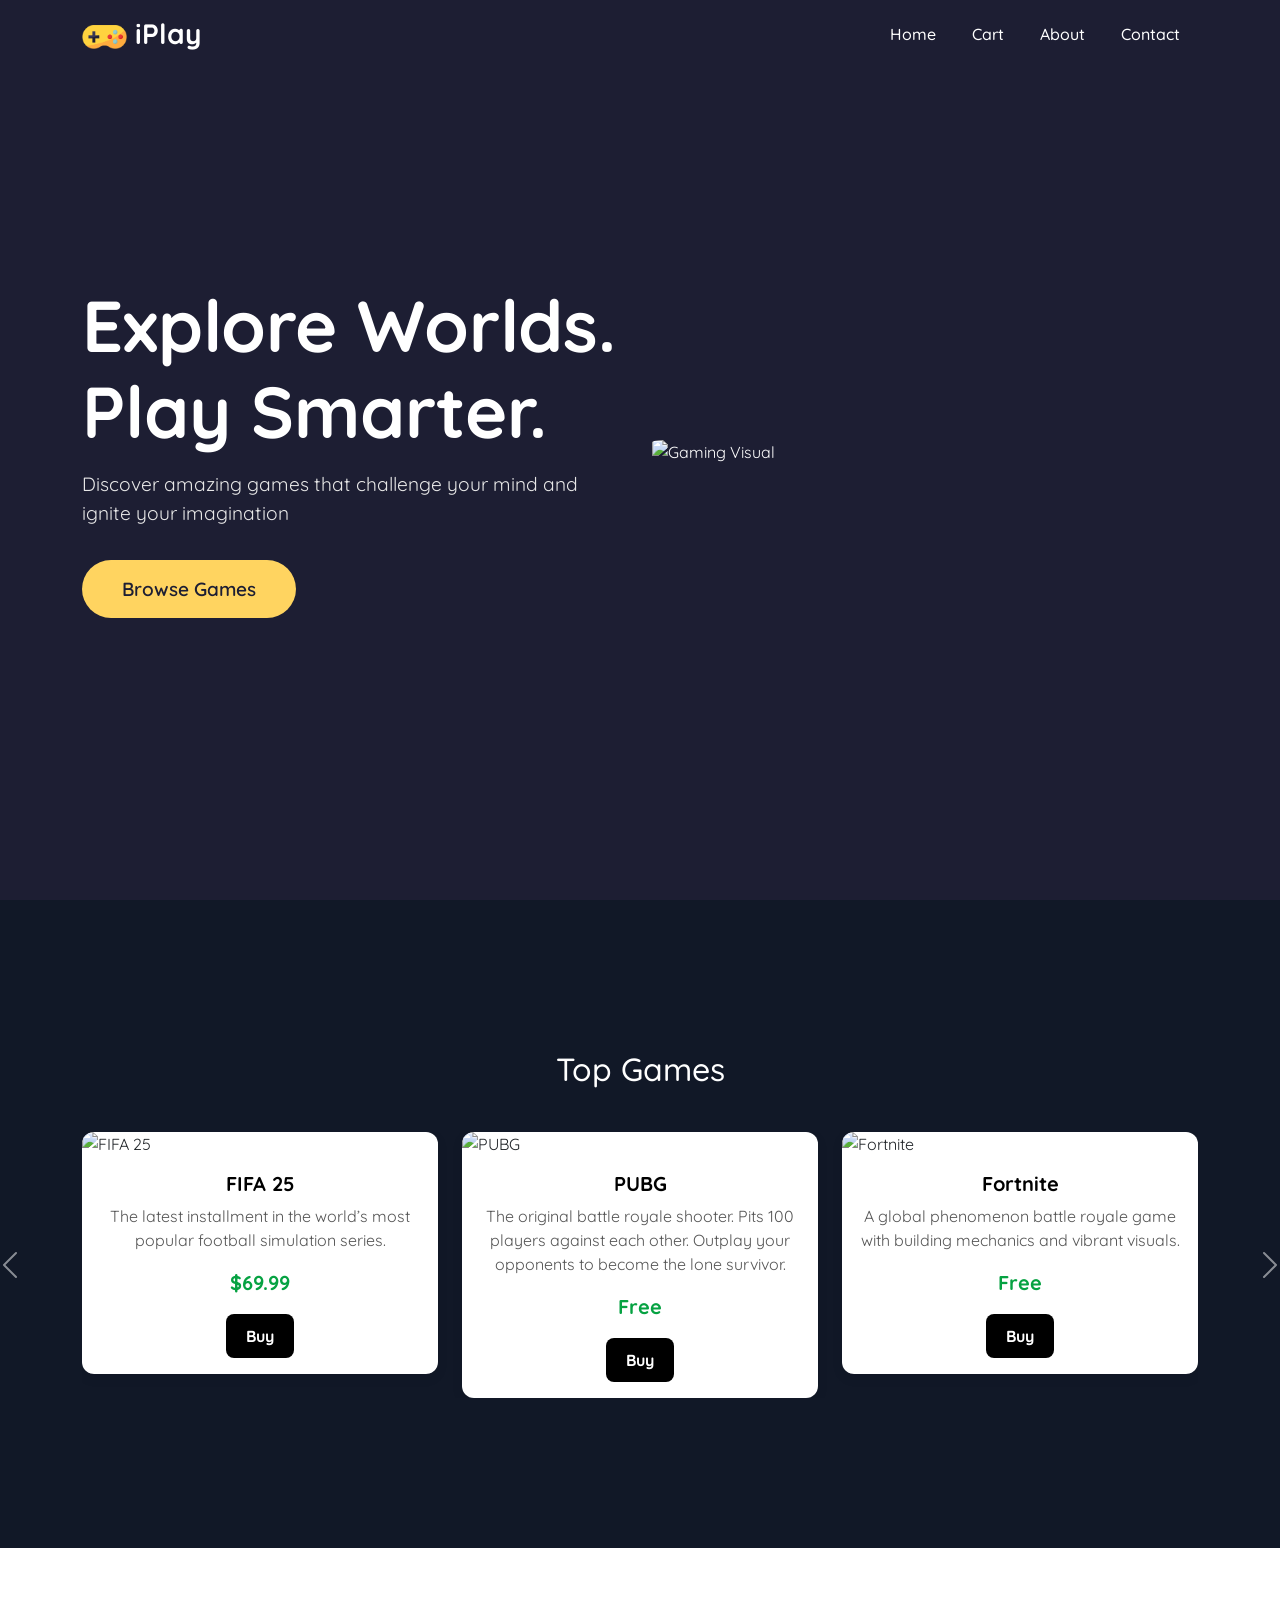
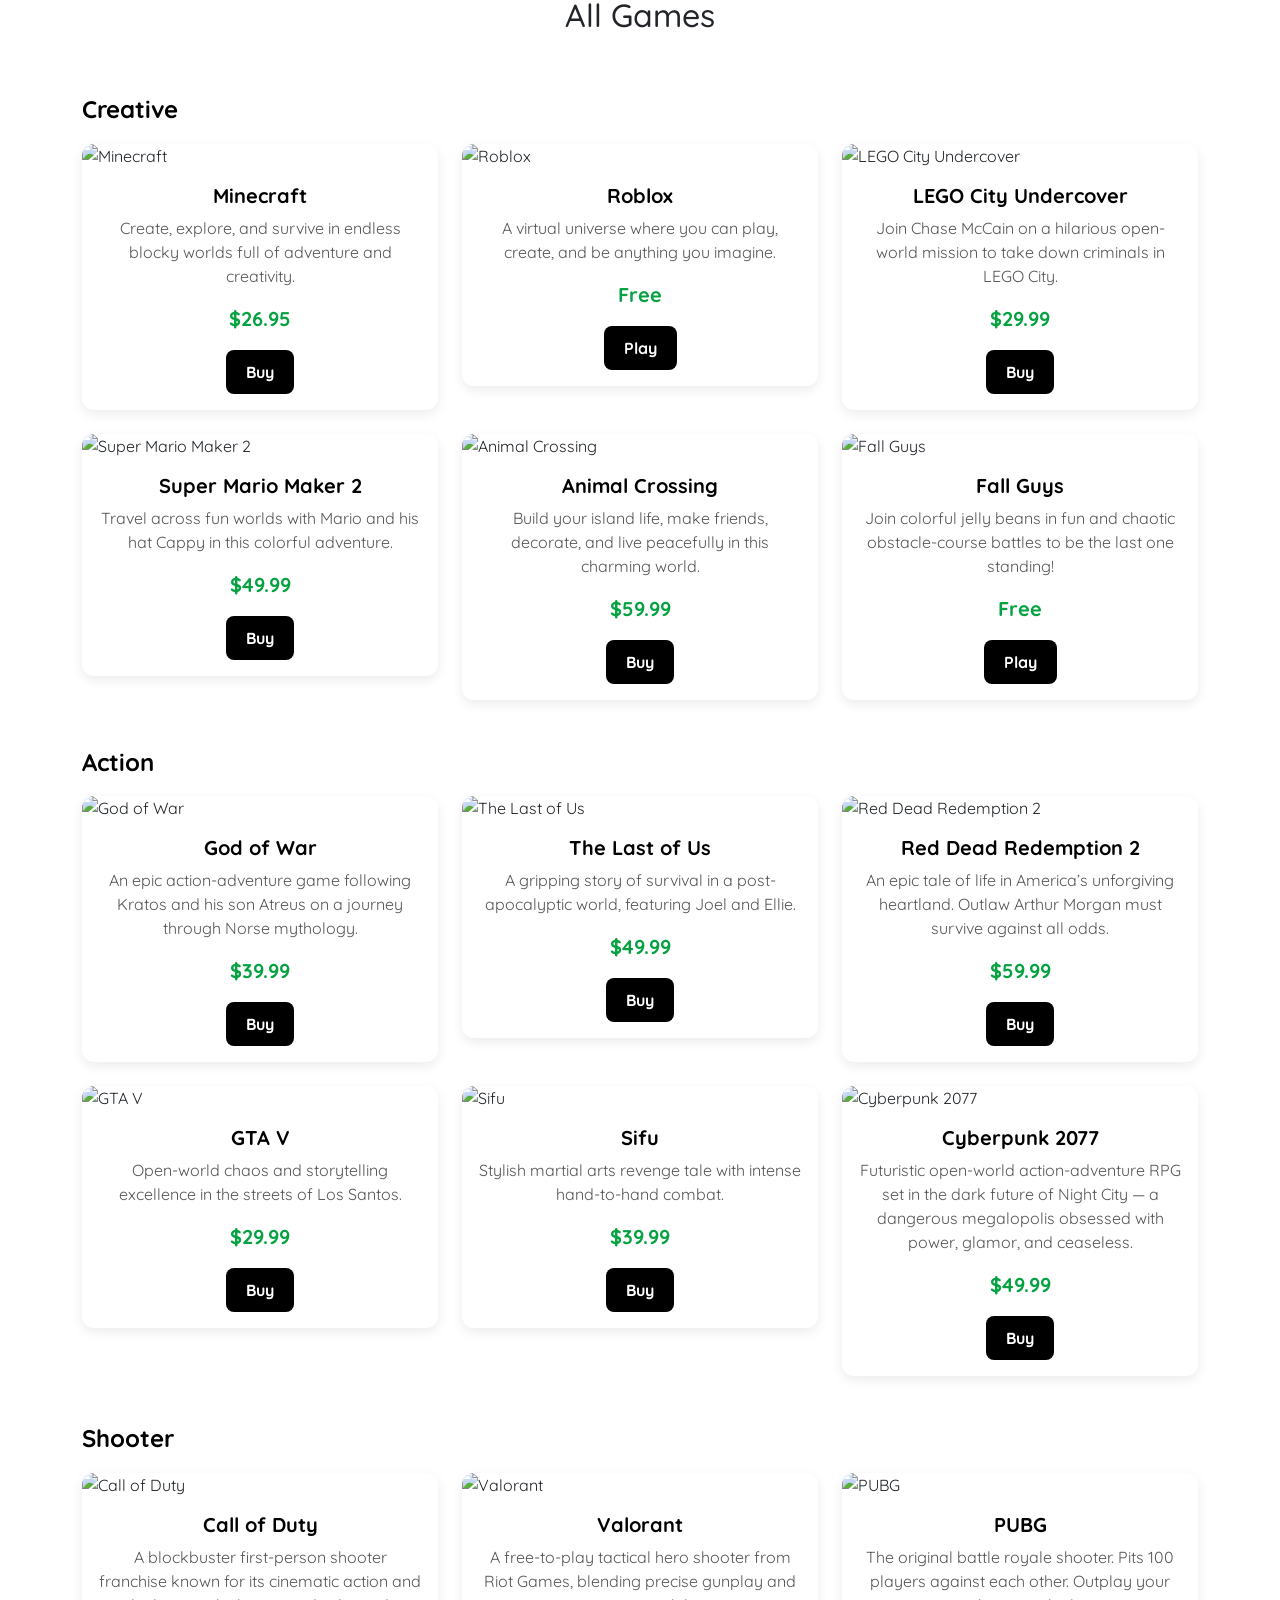
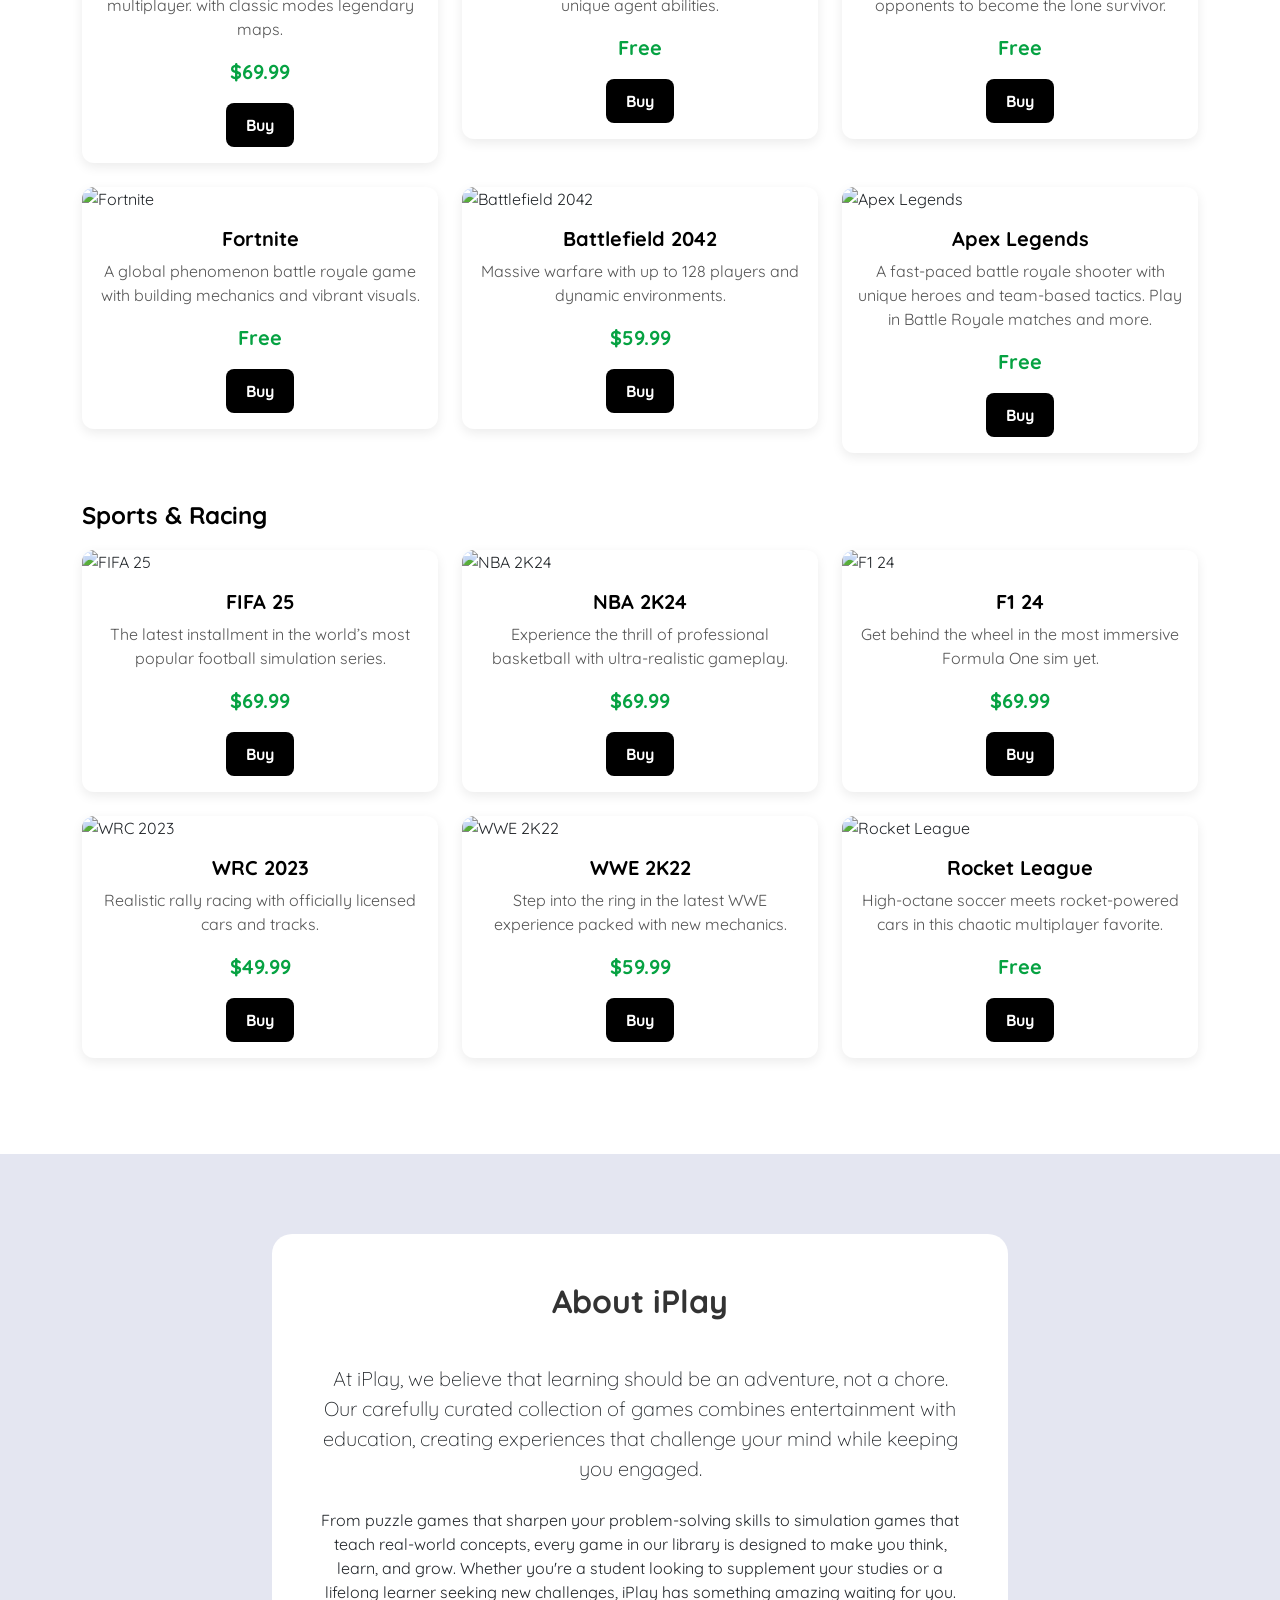
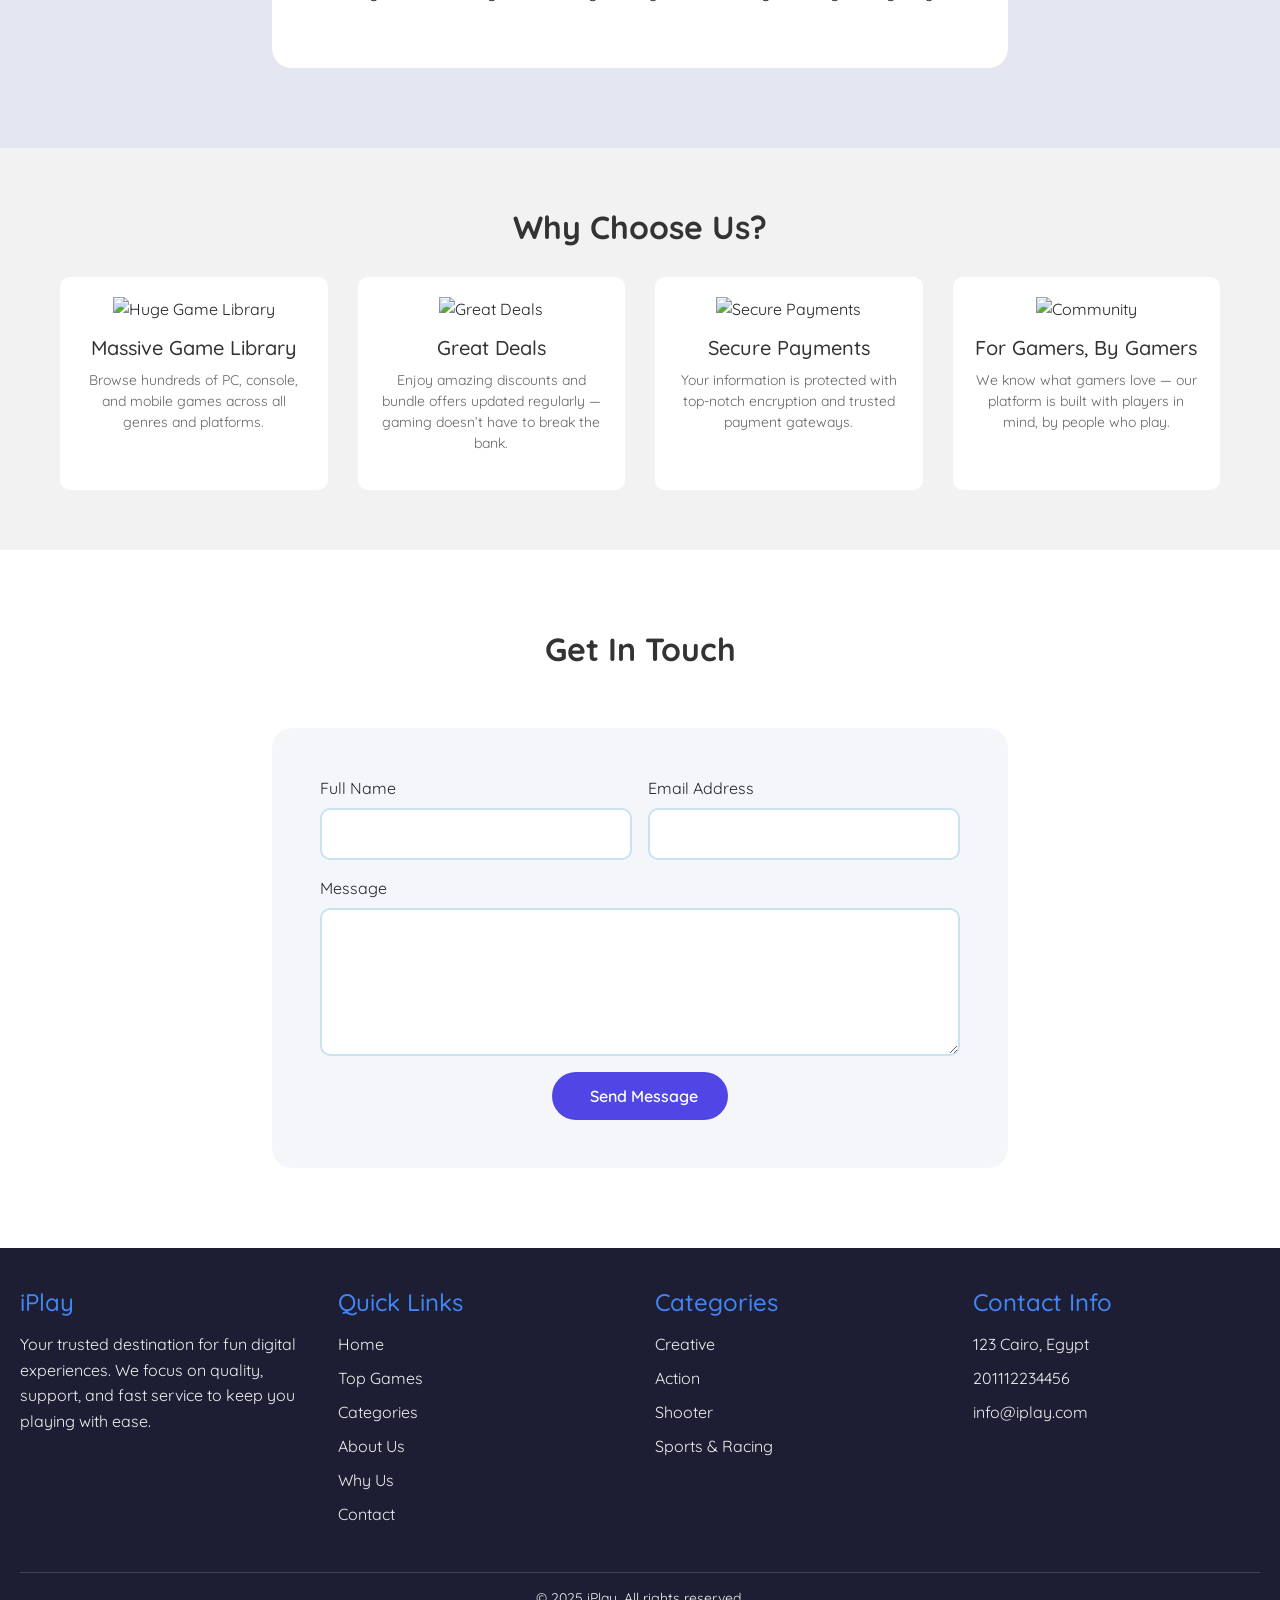
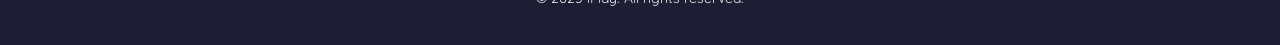
==== commit e31b56e4: "Fix footer and Add more games" ====
--- a/index.html
+++ b/index.html
@@ -168,6 +168,77 @@
         <div class="container">
             <h2 class="text-center mb-4">All Games</h2>
 
+            <h3 class="category-heading" id="creative-games">Creative</h3>
+                <div class="row row-cols-1 row-cols-sm-2 row-cols-md-3 g-4 mb-5">
+                    <div class="col">
+                        <div class="card">
+    <img src="https://static.toiimg.com/thumb/msid-119611288,width-1280,height-720,resizemode-4/119611288.jpg" class="card-img-top" alt="Minecraft">
+    <div class="card-body text-center">
+        <h5 class="card-title">Minecraft</h5>
+        <p class="card-text">Create, explore, and survive in endless blocky worlds full of adventure and creativity.</p>
+        <p class="game-price">$26.95</p>
+        <a href="" class="custom-btn">Buy</a>
+    </div>
+</div>
+                    </div>
+                    <div class="col">
+                        <div class="card">
+    <img src="https://i.guim.co.uk/img/media/ecce3f3d2d14d3f78bcc59aebaf119821d603303/67_0_3600_2161/master/3600.jpg?width=1200&height=900&quality=85&auto=format&fit=crop&s=33bdaa3c150c4b6fd64a1bed0155e8a5" class="card-img-top" alt="Roblox">
+    <div class="card-body text-center">
+        <h5 class="card-title">Roblox</h5>
+        <p class="card-text">A virtual universe where you can play, create, and be anything you imagine.</p>
+        <p class="game-price">Free</p>
+        <a href="" class="custom-btn">Play</a>
+    </div>
+</div>
+                    </div>
+                    <div class="col">
+                        <div class="card">
+    <img src="https://www.nintendo.com/eu/media/images/10_share_images/games_15/nintendo_switch_4/H2x1_NSwitch_LegoCityUndercover_image1600w.jpg" class="card-img-top" alt="LEGO City Undercover">
+    <div class="card-body text-center">
+        <h5 class="card-title">LEGO City Undercover</h5>
+        <p class="card-text">Join Chase McCain on a hilarious open-world mission to take down criminals in LEGO City.</p>
+        <p class="game-price">$29.99</p>
+        <a href="" class="custom-btn">Buy</a>
+    </div>
+</div>
+                    </div>
+                    <div class="col">
+    <div class="card">
+    <img src="https://assets.nintendo.com/image/upload/c_fill,w_1200/q_auto:best/f_auto/dpr_2.0/ncom/software/switch/70010000018694/aac100206f1c50349fd2c48595e55603259ae60a4ab4eefc28e71f41efb78b97" class="card-img-top" alt="Super Mario Maker 2">
+    <div class="card-body text-center">
+        <h5 class="card-title">Super Mario Maker 2</h5>
+        <p class="card-text">Travel across fun worlds with Mario and his hat Cappy in this colorful adventure.</p>
+        <p class="game-price">$49.99</p>
+        <a href="" class="custom-btn">Buy</a>
+    </div>
+</div>
+  </div>
+
+  <div class="col">
+    <div class="card">
+    <img src="https://parentzone.org.uk/sites/default/files/styles/paragraph_image_image/public/2021-11/playground.jpg?itok=pnzb8P_Z" class="card-img-top" alt="Animal Crossing">
+    <div class="card-body text-center">
+        <h5 class="card-title">Animal Crossing</h5>
+        <p class="card-text">Build your island life, make friends, decorate, and live peacefully in this charming world.</p>
+        <p class="game-price">$59.99</p>
+        <a href="" class="custom-btn">Buy</a>
+    </div>
+</div>
+  </div>
+
+  <div class="col">
+    <div class="card">
+    <img src="https://assets.nintendo.com/image/upload/c_fill,w_1200/q_auto:best/f_auto/dpr_2.0/ncom/software/switch/70010000042975/937afd0c84319831009b44c93369faf0a2c926a454809f73523df9bfb6cf6233" class="card-img-top" alt="Fall Guys">
+    <div class="card-body text-center">
+        <h5 class="card-title">Fall Guys</h5>
+        <p class="card-text">Join colorful jelly beans in fun and chaotic obstacle-course battles to be the last one standing!</p>
+        <p class="game-price">Free</p>
+        <a href="" class="custom-btn">Play</a>
+    </div>
+</div>
+  </div>
+                </div>
                 <h3 class="category-heading" id="action-games">Action</h3>
                 <div class="row row-cols-1 row-cols-sm-2 row-cols-md-3 g-4 mb-5">
                     <div class="col">
@@ -203,6 +274,41 @@
                             </div>
                         </div>
                     </div>
+                    <div class="col">
+    <div class="card">
+      <img src="https://tv-it.com/storage/zyad/1-12-2023/gta-v-bigjpg-e94b8d1280wjpg-e14d62-160w.jpg" class="card-img-top" alt="GTA V">
+      <div class="card-body text-center">
+        <h5 class="card-title">GTA V</h5>
+        <p class="card-text">Open-world chaos and storytelling excellence in the streets of Los Santos.</p>
+        <p class="game-price">$29.99</p>
+        <a href="" class="custom-btn">Buy</a>
+      </div>
+    </div>
+  </div>
+  <!-- New Game 5 -->
+  <div class="col">
+    <div class="card">
+      <img src="https://i0.wp.com/gatecrashers.fan/wp-content/uploads/2022/02/header-5.png?fit=1200%2C675&ssl=1" class="card-img-top" alt="Sifu">
+      <div class="card-body text-center">
+        <h5 class="card-title">Sifu</h5>
+        <p class="card-text">Stylish martial arts revenge tale with intense hand-to-hand combat.</p>
+        <p class="game-price">$39.99</p>
+        <a href="" class="custom-btn">Buy</a>
+      </div>
+    </div>
+  </div>
+  <!-- New Game 6 -->
+  <div class="col">
+    <div class="card">
+      <img src="https://cdn.cloudflare.steamstatic.com/steam/apps/1091500/header.jpg" class="card-img-top" alt="Cyberpunk 2077">
+      <div class="card-body text-center">
+        <h5 class="card-title">Cyberpunk 2077</h5>
+        <p class="card-text">Futuristic open-world action-adventure RPG set in the dark future of Night City — a dangerous megalopolis obsessed with power, glamor, and ceaseless.</p>
+        <p class="game-price">$49.99</p>
+        <a href="" class="custom-btn">Buy</a>
+      </div>
+    </div>
+  </div>
                 </div>
 
                 <h3 class="category-heading" id="shooter-games">Shooter</h3>
@@ -251,6 +357,29 @@
                             </div>
                         </div>
                     </div>
+                    <div class="col">
+    <div class="card">
+      <img src="https://mms.businesswire.com/media/20211119005465/en/929197/5/Battlefield_2042_-_Key_Art.jpg?download=1" class="card-img-top" alt="Battlefield 2042">
+      <div class="card-body text-center">
+        <h5 class="card-title">Battlefield 2042</h5>
+        <p class="card-text">Massive warfare with up to 128 players and dynamic environments.</p>
+        <p class="game-price">$59.99</p>
+        <a href="" class="custom-btn">Buy</a>
+      </div>
+    </div>
+  </div>
+  <!-- New Game 6 -->
+  <div class="col">
+    <div class="card">
+      <img src="https://cdn.oneesports.vn/cdn-data/wp-content/uploads/sites/4/2019/04/apex-featured-image-16x9.jpg.adapt_.crop191x100.1200w.jpg" class="card-img-top" alt="Apex Legends">
+      <div class="card-body text-center">
+        <h5 class="card-title">Apex Legends</h5>
+        <p class="card-text">A fast-paced battle royale shooter with unique heroes and team-based tactics. Play in Battle Royale matches and more.</p>
+        <p class="game-price">Free</p>
+        <a href="" class="custom-btn">Buy</a>
+      </div>
+    </div>
+  </div>
                 </div>
 
                 <h3 class="category-heading" id="sports-games">Sports & Racing</h3>
@@ -266,6 +395,65 @@
                             </div>
                         </div>
                     </div>
+                    <div class="col">
+    <div class="card">
+      <img src="https://assets.nintendo.com/image/upload/ar_16:9,c_lpad,w_1240/b_white/f_auto/q_auto/ncom/software/switch/70010000063810/3c3dbf6706064dd82bd56a288f0f771d91e19f5a03444c181a813a74c341487b" class="card-img-top" alt="NBA 2K24">
+      <div class="card-body text-center">
+        <h5 class="card-title">NBA 2K24</h5>
+        <p class="card-text">Experience the thrill of professional basketball with ultra-realistic gameplay.</p>
+        <p class="game-price">$69.99</p>
+        <a href="" class="custom-btn">Buy</a>
+      </div>
+    </div>
+  </div>
+  <!-- Game 3 -->
+  <div class="col">
+    <div class="card">
+      <img src="https://shared.fastly.steamstatic.com/store_item_assets/steam/apps/2488620/capsule_616x353.jpg?t=1748912330" class="card-img-top" alt="F1 24">
+      <div class="card-body text-center">
+        <h5 class="card-title">F1 24</h5>
+        <p class="card-text">Get behind the wheel in the most immersive Formula One sim yet.</p>
+        <p class="game-price">$69.99</p>
+        <a href="" class="custom-btn">Buy</a>
+      </div>
+    </div>
+  </div>
+  <!-- Game 4 -->
+  <div class="col">
+    <div class="card">
+      <img src="https://www.allkeyshop.com/blog/wp-content/uploads/WRC-2023-Oben.jpg" class="card-img-top" alt="WRC 2023">
+      <div class="card-body text-center">
+        <h5 class="card-title">WRC 2023</h5>
+        <p class="card-text">Realistic rally racing with officially licensed cars and tracks.</p>
+        <p class="game-price">$49.99</p>
+        <a href="" class="custom-btn">Buy</a>
+      </div>
+    </div>
+  </div>
+  <!-- Game 5 -->
+  <div class="col">
+    <div class="card">
+      <img src="https://encrypted-tbn0.gstatic.com/images?q=tbn:ANd9GcSBcQNJbPA_jeDNAnSdag5B-J9BsFGxRK5YXQ&s" class="card-img-top" alt="WWE 2K22">
+      <div class="card-body text-center">
+        <h5 class="card-title">WWE 2K22</h5>
+        <p class="card-text">Step into the ring in the latest WWE experience packed with new mechanics.</p>
+        <p class="game-price">$59.99</p>
+        <a href="" class="custom-btn">Buy</a>
+      </div>
+    </div>
+  </div>
+  <!-- Game 6 -->
+  <div class="col">
+    <div class="card">
+      <img src="https://encrypted-tbn0.gstatic.com/images?q=tbn:ANd9GcTJANR1OZtB3WTef1I80MZGu8t93BEfj5BfXg&s" class="card-img-top" alt="Rocket League">
+      <div class="card-body text-center">
+        <h5 class="card-title">Rocket League</h5>
+        <p class="card-text">High-octane soccer meets rocket-powered cars in this chaotic multiplayer favorite.</p>
+        <p class="game-price">Free</p>
+        <a href="" class="custom-btn">Buy</a>
+      </div>
+    </div>
+  </div>
                 </div>
 
             </div>
@@ -371,6 +559,7 @@
     <div class="footer-column">
       <h4>Categories</h4>
       <ul>
+        <li><a href="#creative-games">Creative</a></li>
         <li><a href="#action-games">Action</a></li>
         <li><a href="#shooter-games">Shooter</a></li>
         <li><a href="#sports-games">Sports & Racing</a></li>
--- a/styles.css
+++ b/styles.css
@@ -201,6 +201,9 @@
   color: #F0F0F0;
   padding: 40px 20px 20px;
   font-family: 'Arial', sans-serif;
+  position: relative;
+  bottom: unset;
+  width: 100%;
 }
 
 .footer-container {
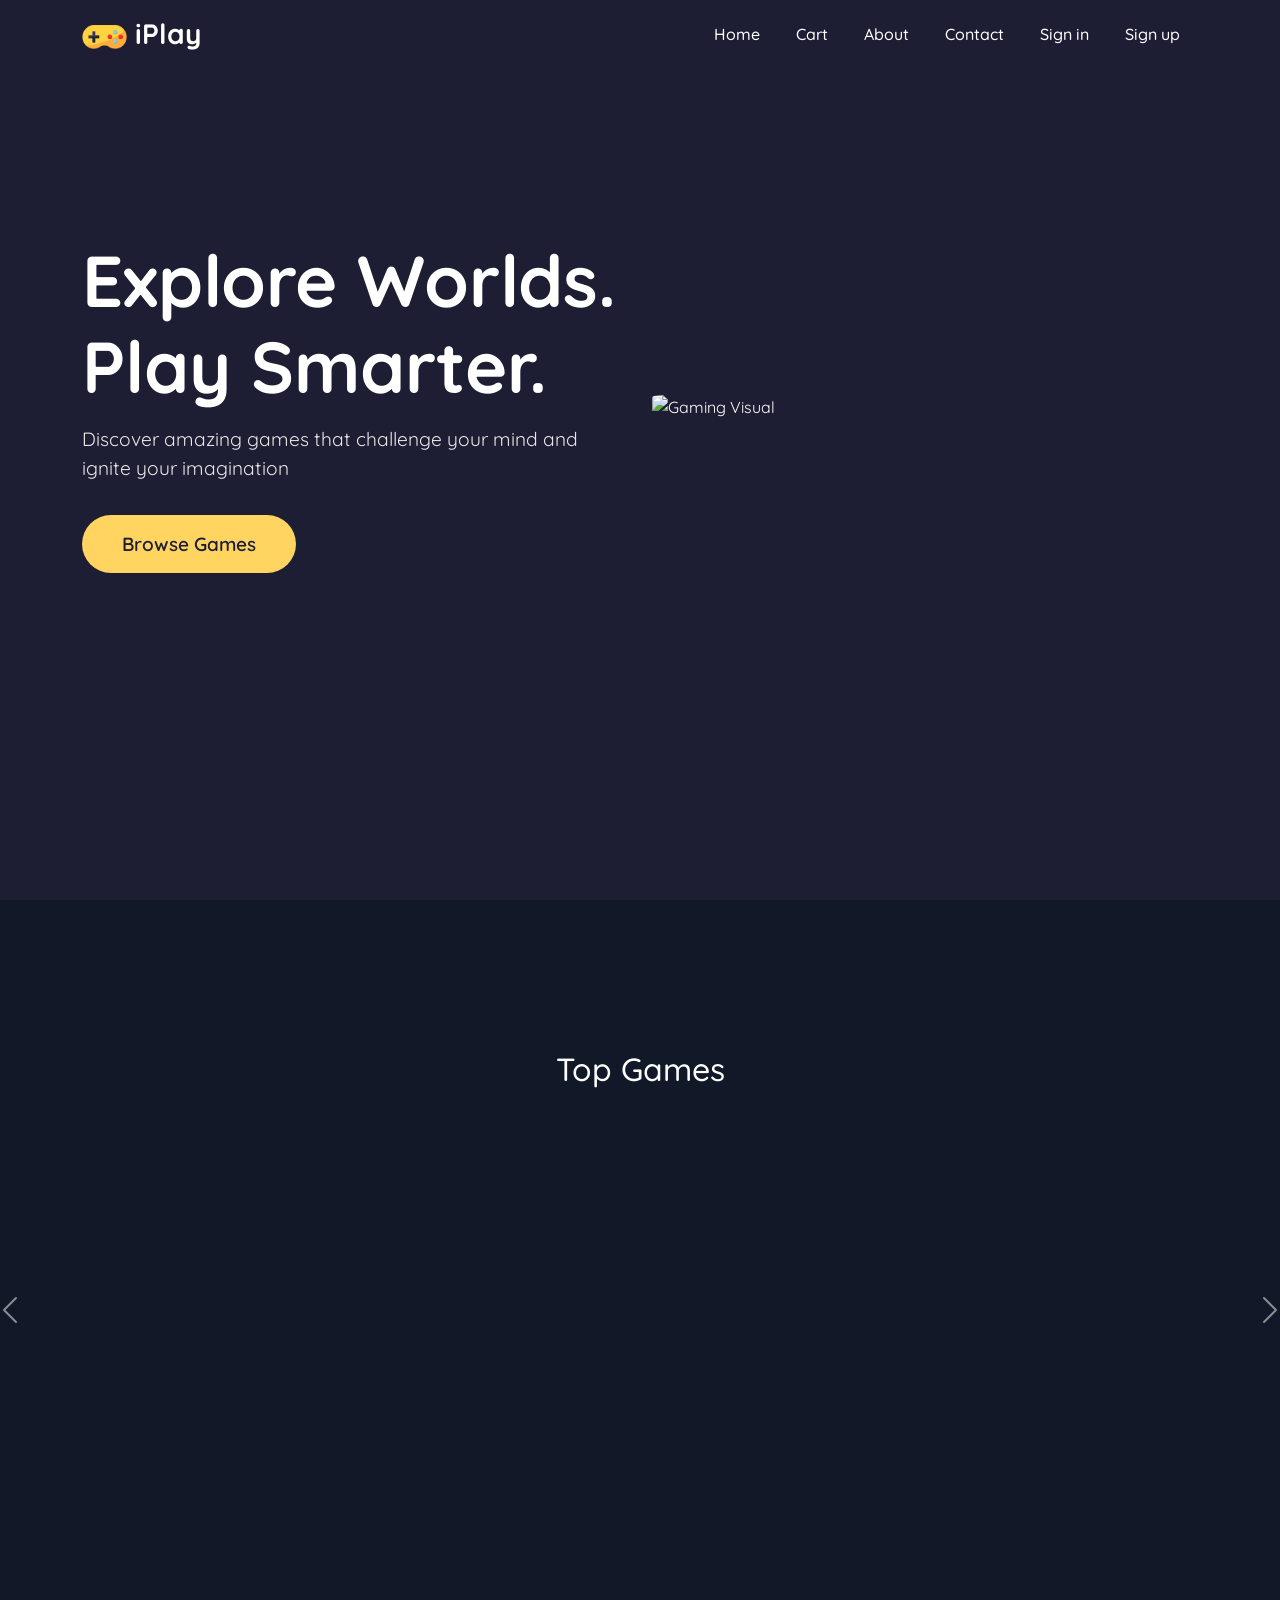
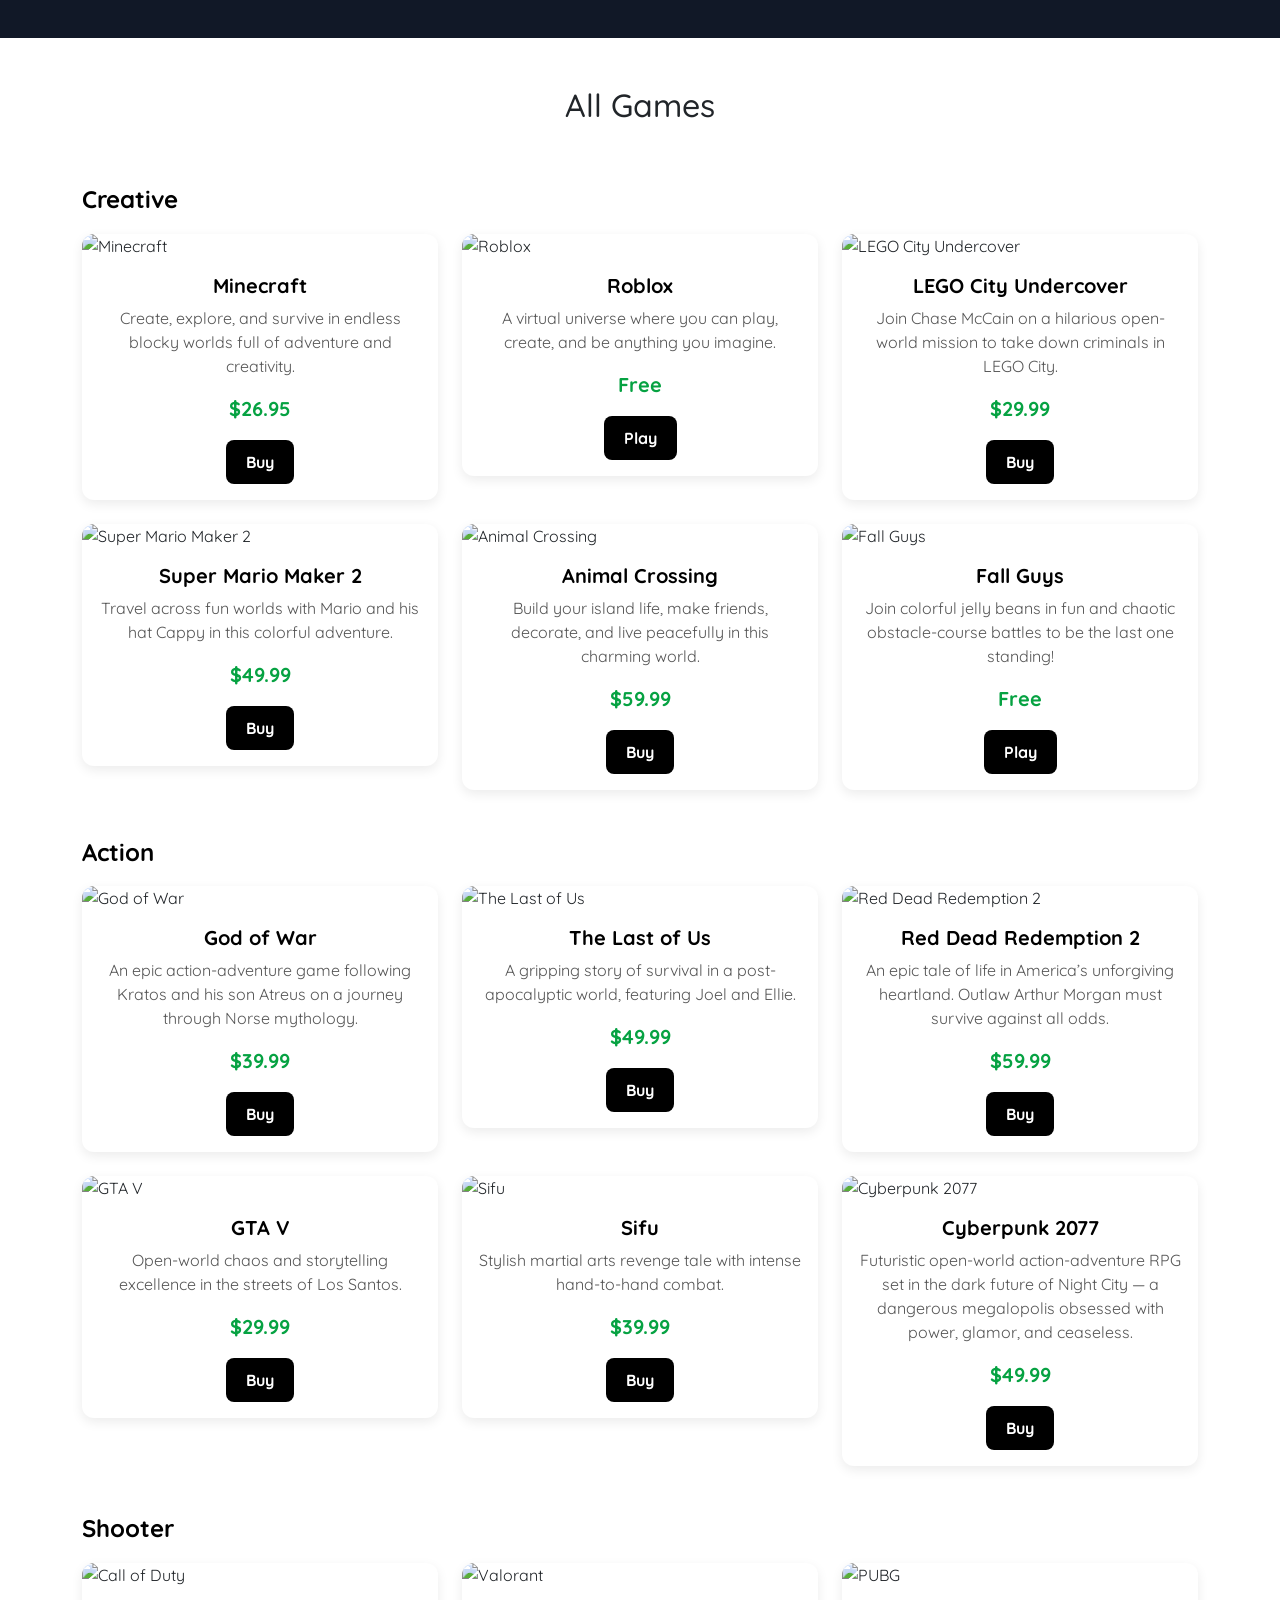
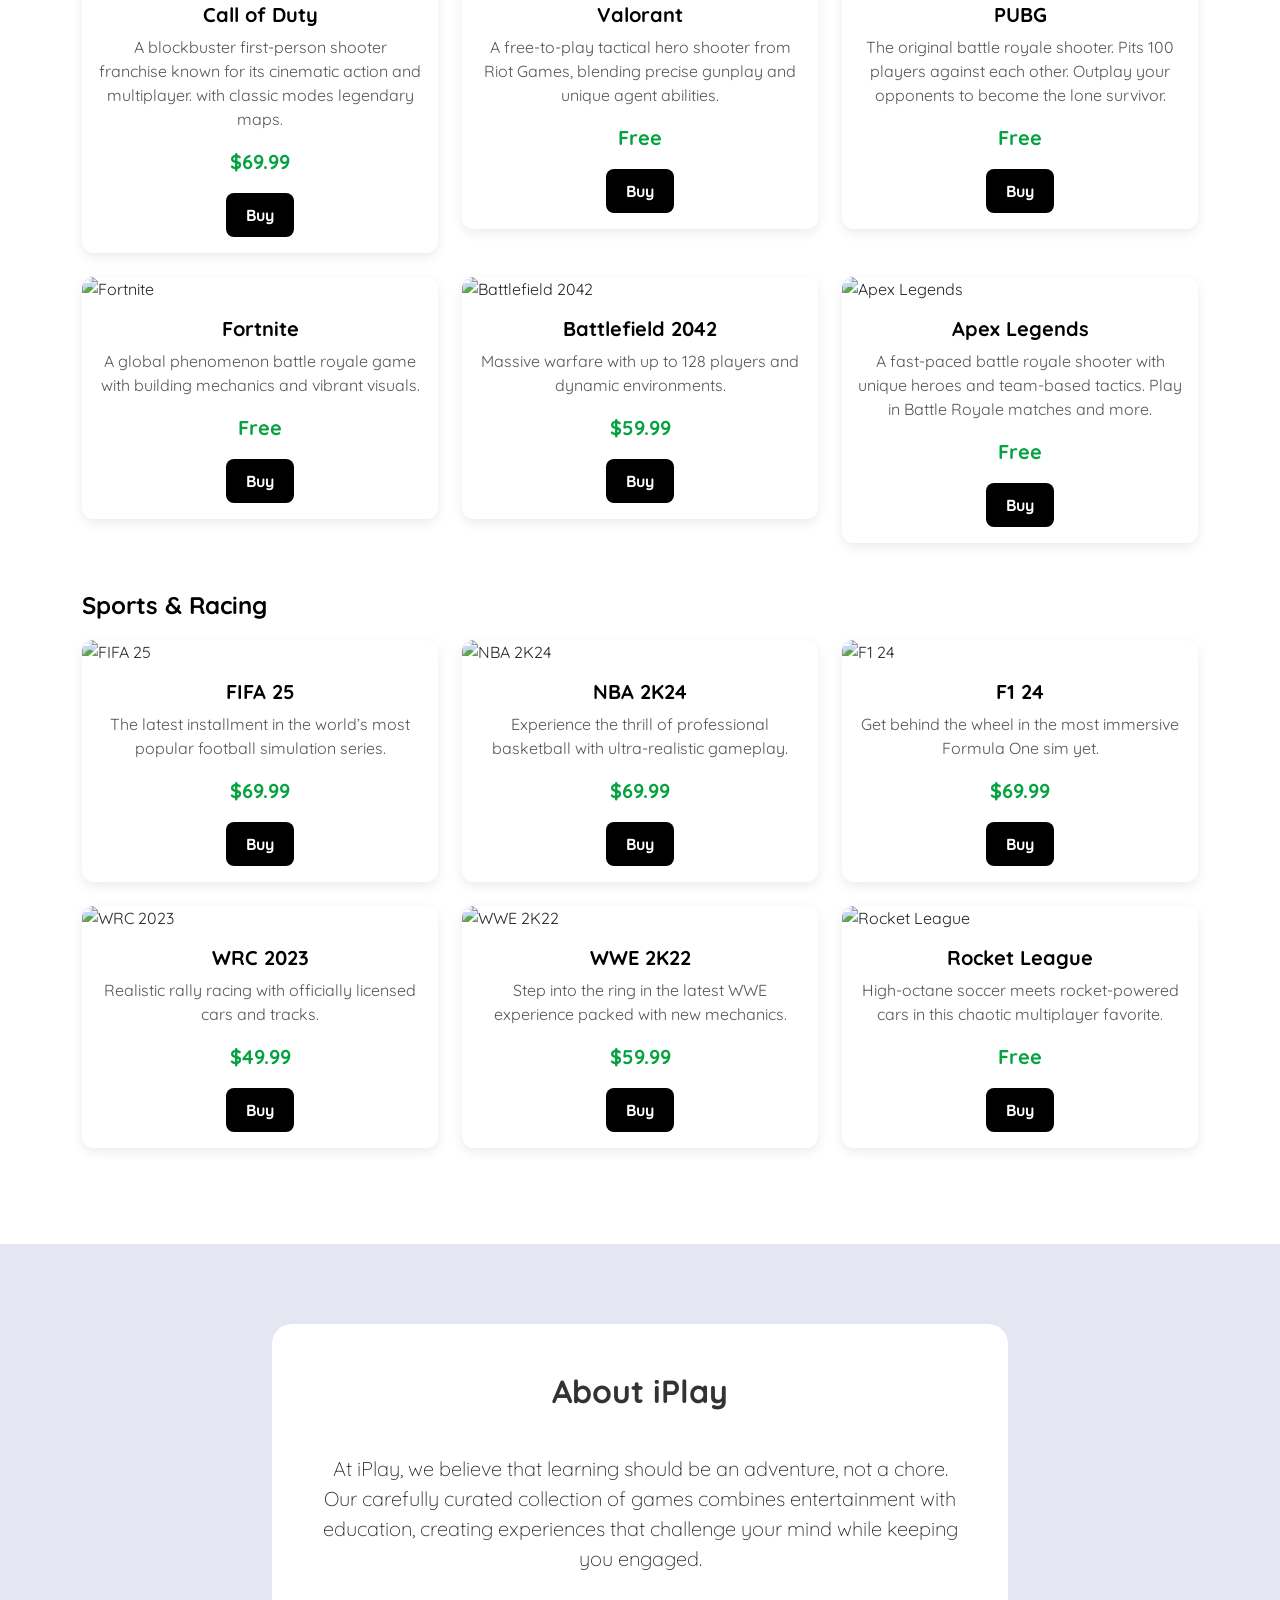
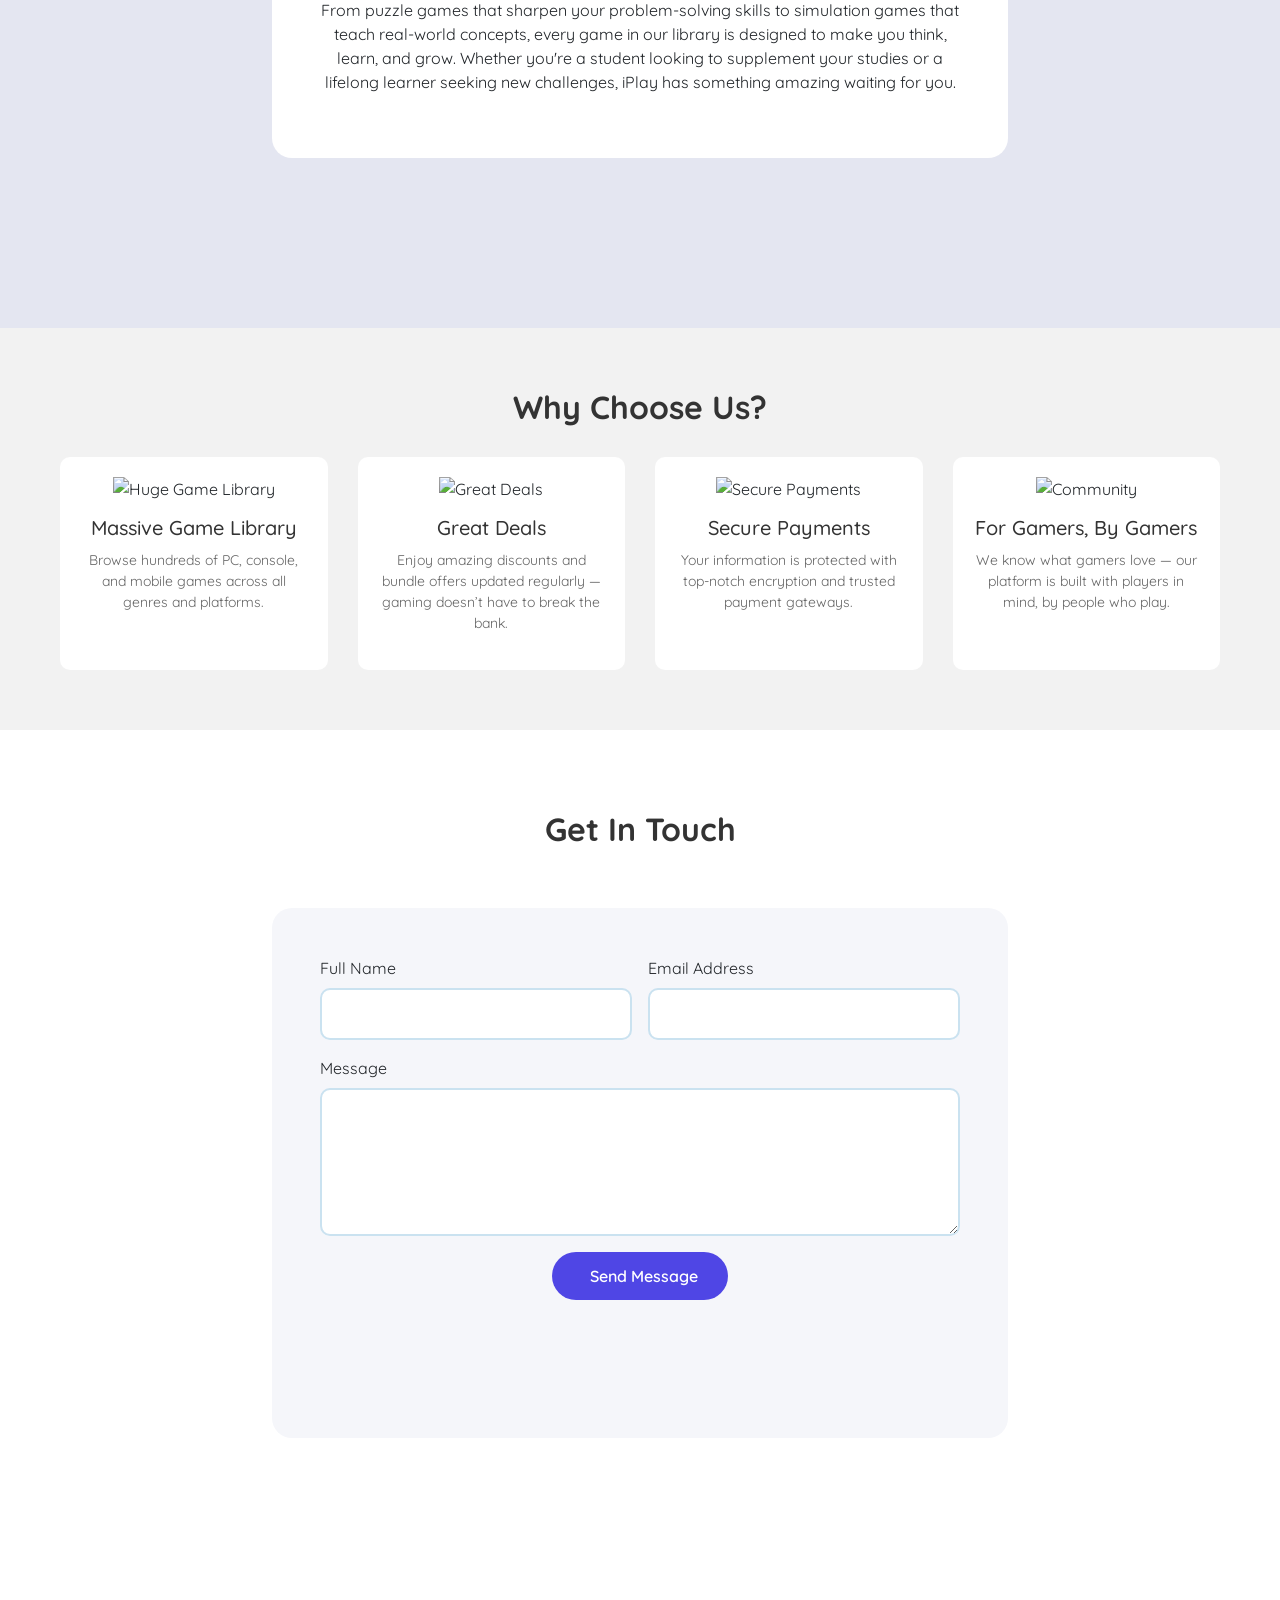
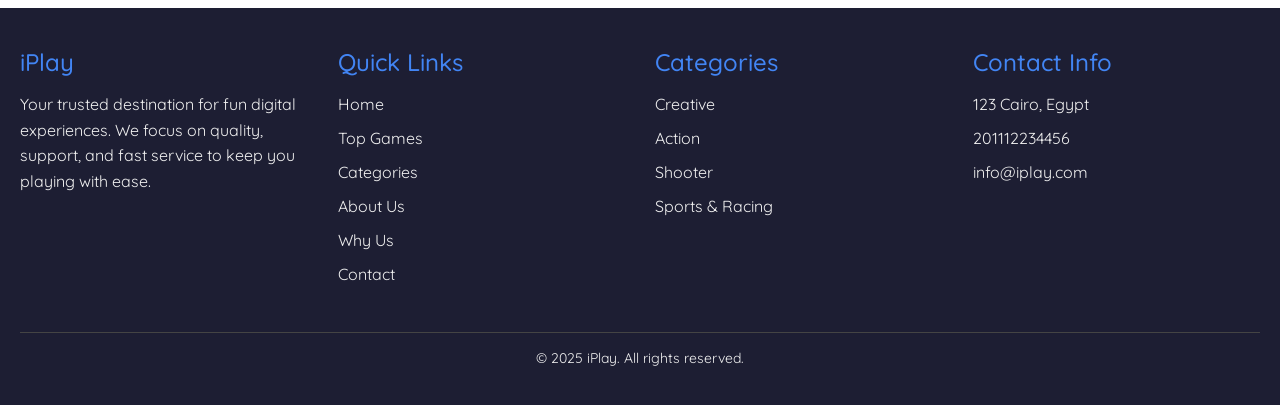
==== commit f9a86c89: "Edit on game page" ====
--- a/index.html
+++ b/index.html
@@ -42,6 +42,12 @@
                     <li class="nav-item">
                         <a class="nav-link" href="/#contact">Contact</a>
                     </li>
+                    <li class="nav-item">
+                        <a class="nav-link" href="/signin.html">Sign in</a>
+                    </li>
+                    <li class="nav-item">
+                        <a class="nav-link" href="/signup.html">Sign up</a>
+                    </li>
                 </ul>
             </div>
         </div>
@@ -177,7 +183,7 @@
         <h5 class="card-title">Minecraft</h5>
         <p class="card-text">Create, explore, and survive in endless blocky worlds full of adventure and creativity.</p>
         <p class="game-price">$26.95</p>
-        <a href="" class="custom-btn">Buy</a>
+        <a href="game.html" class="custom-btn">Buy</a>
     </div>
 </div>
                     </div>
--- a/styles.css
+++ b/styles.css
@@ -483,3 +483,7 @@
   font-size: 14px;
   color: #666;
 }
+
+.row {
+  margin-bottom: 90px;
+}
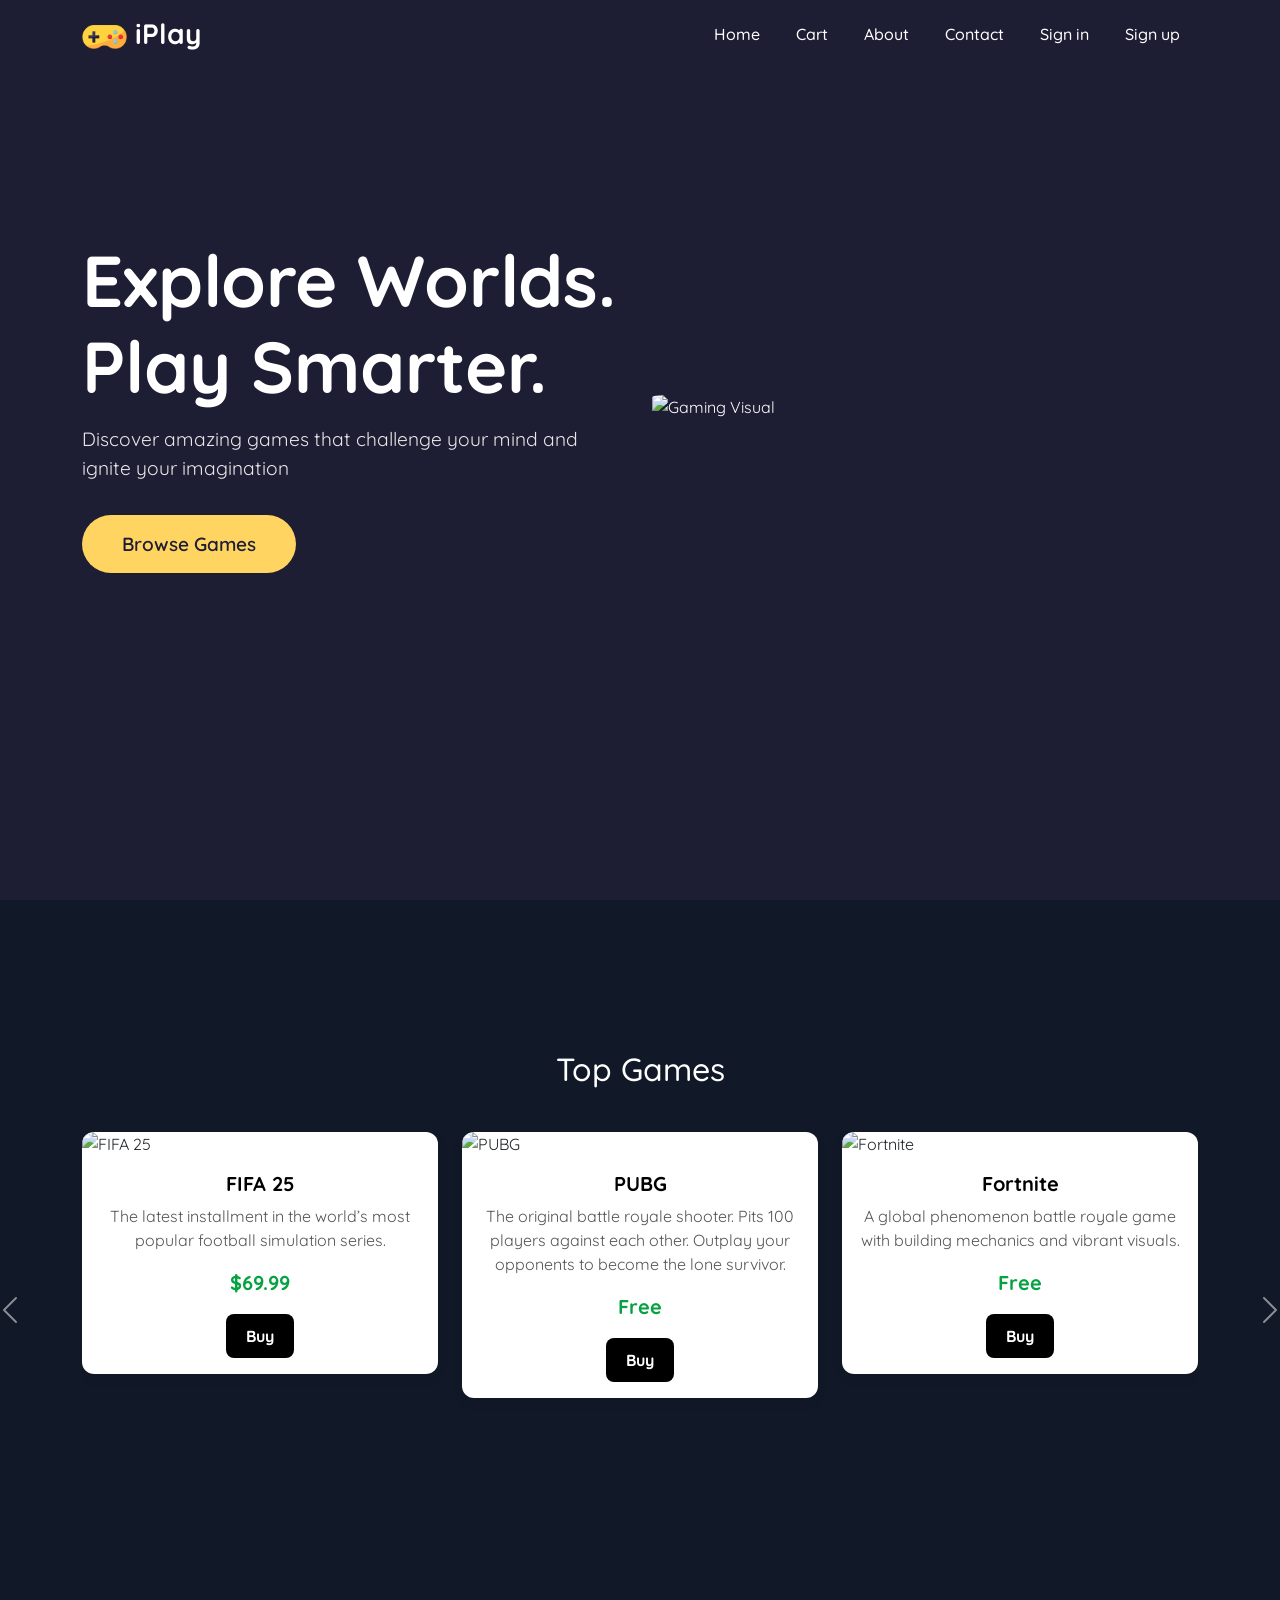
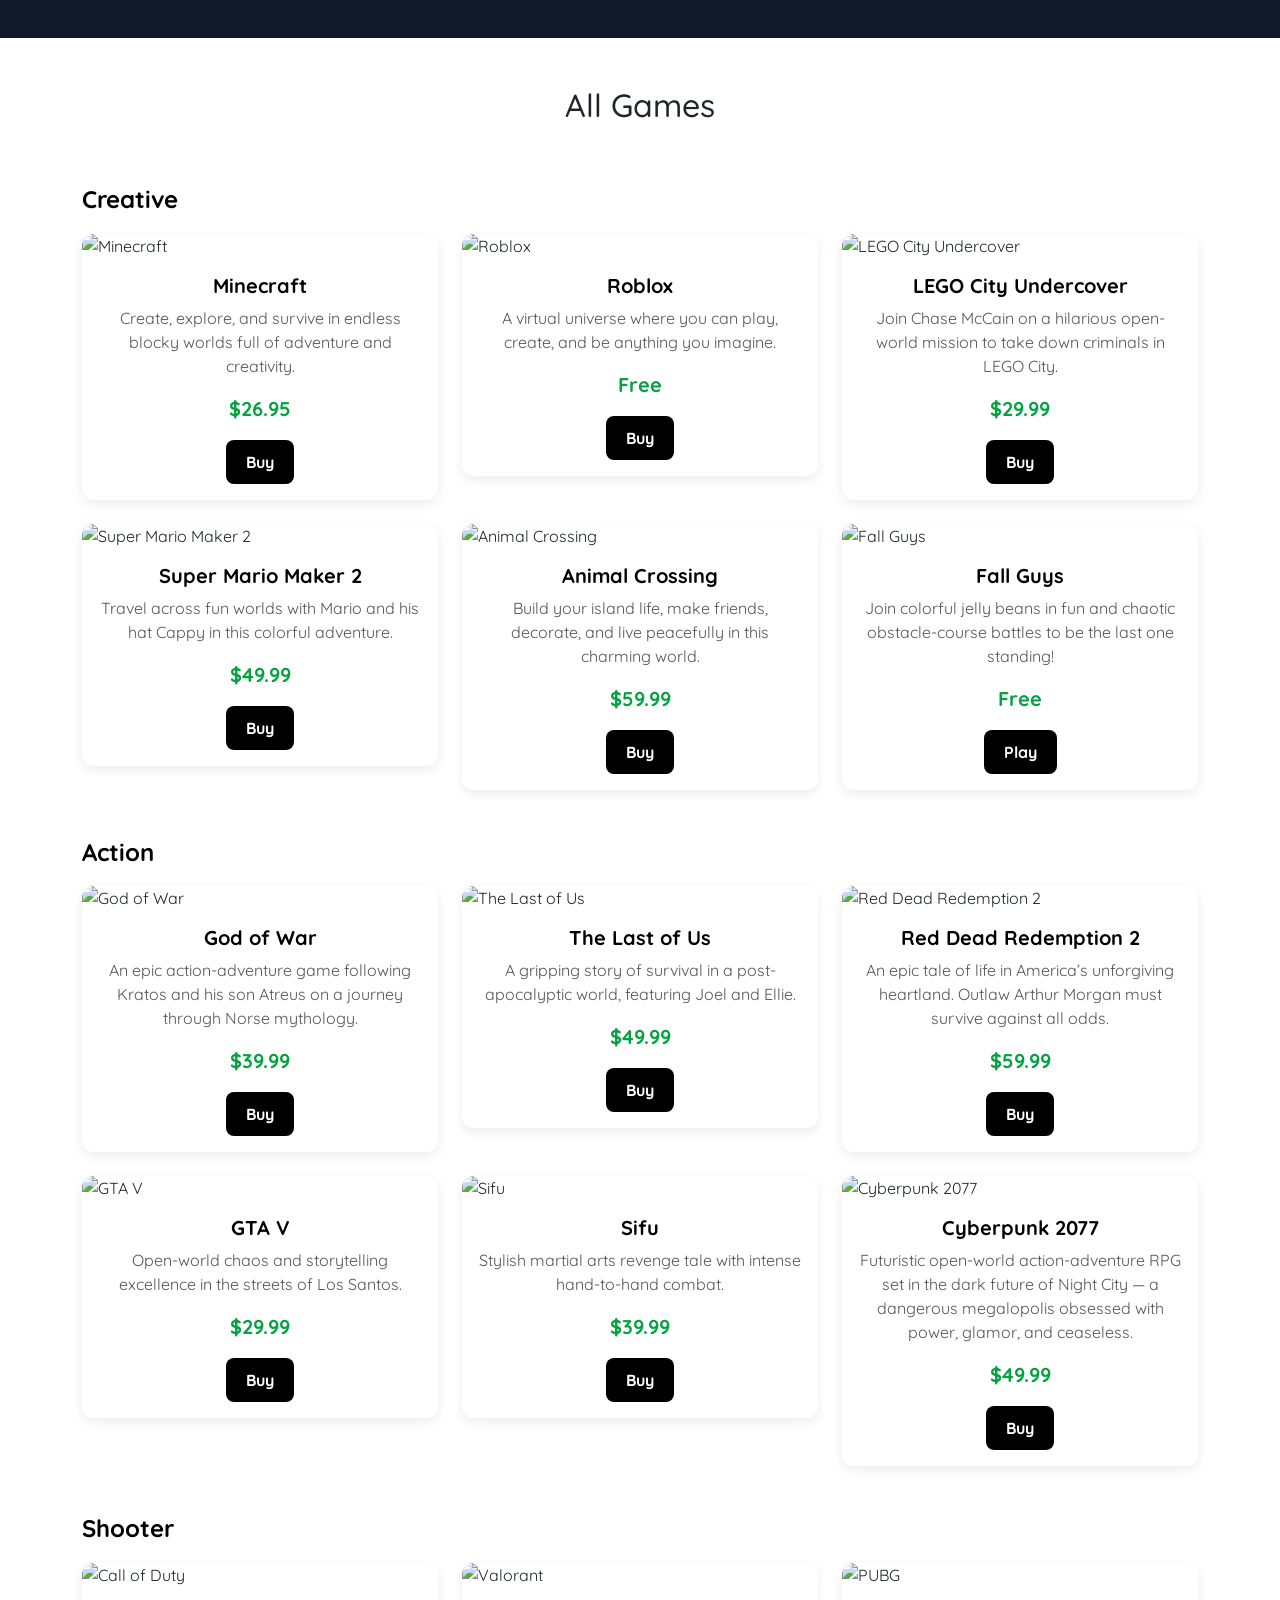
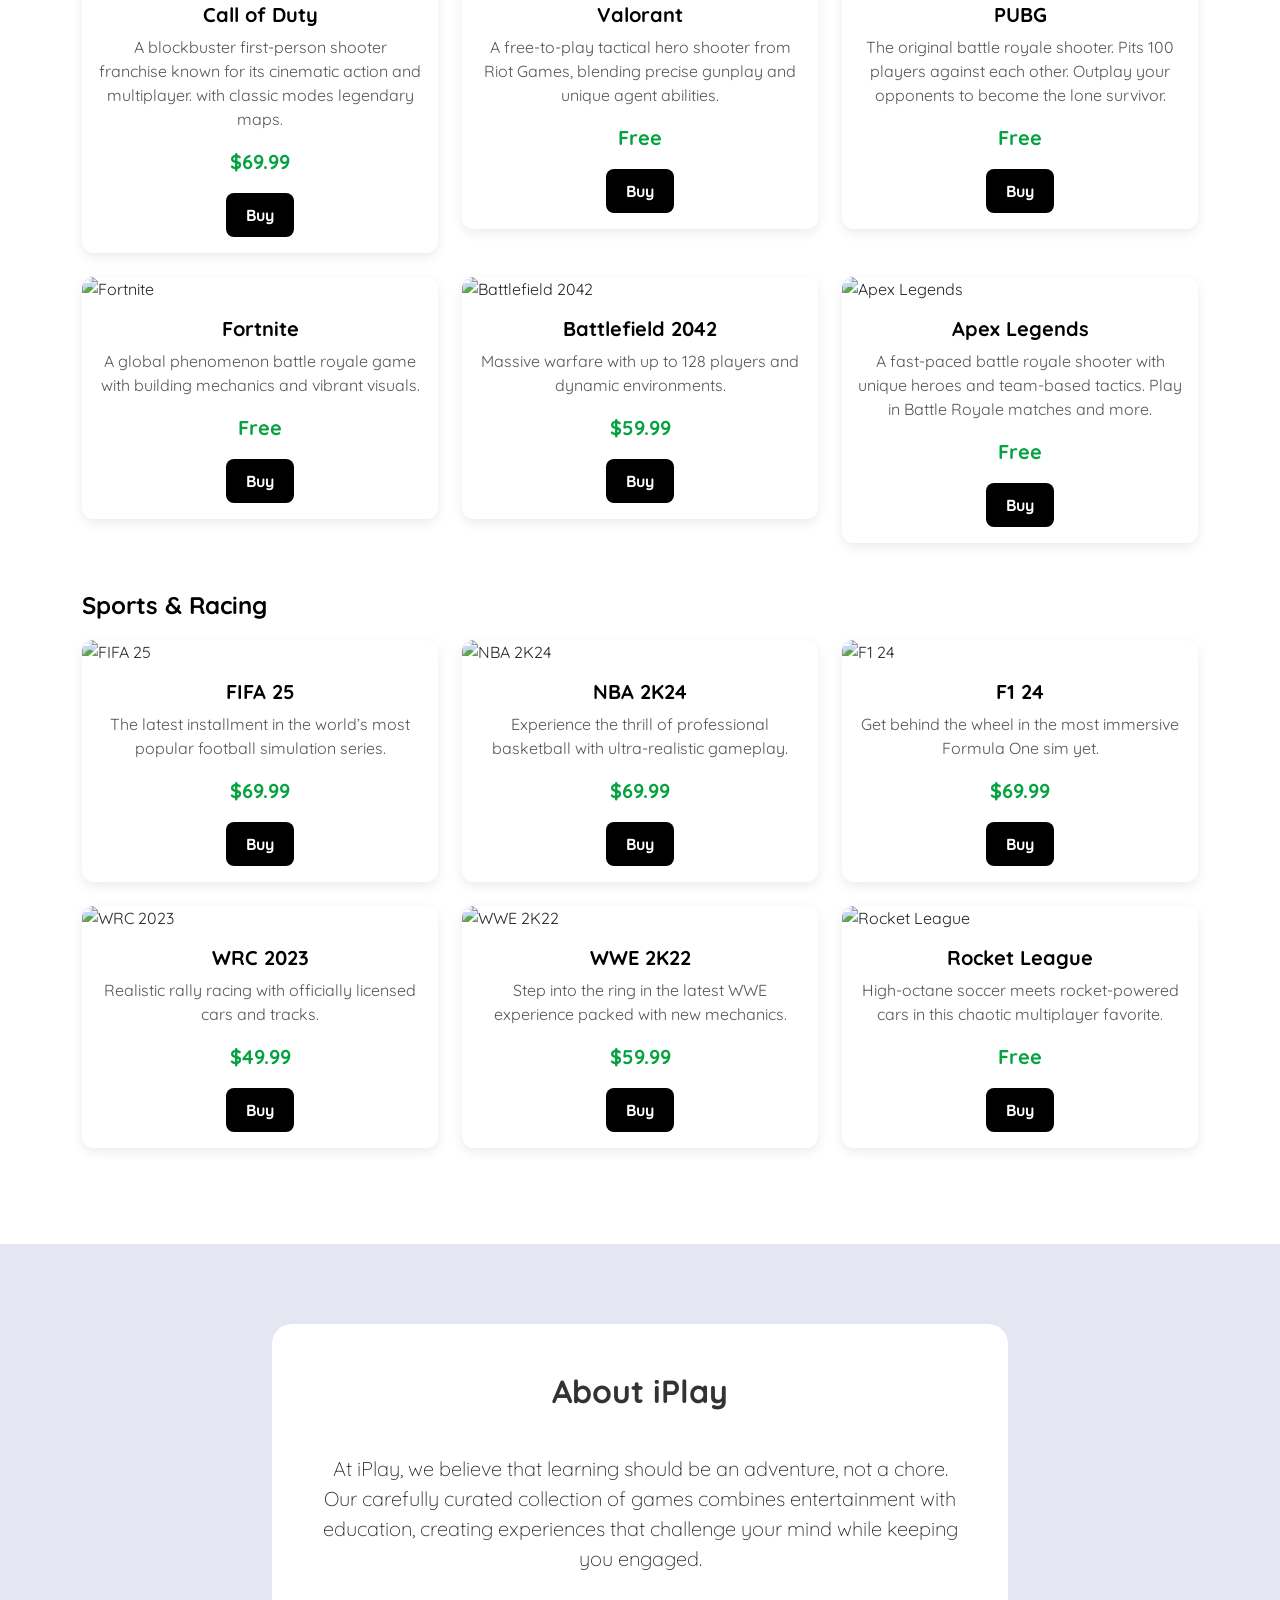
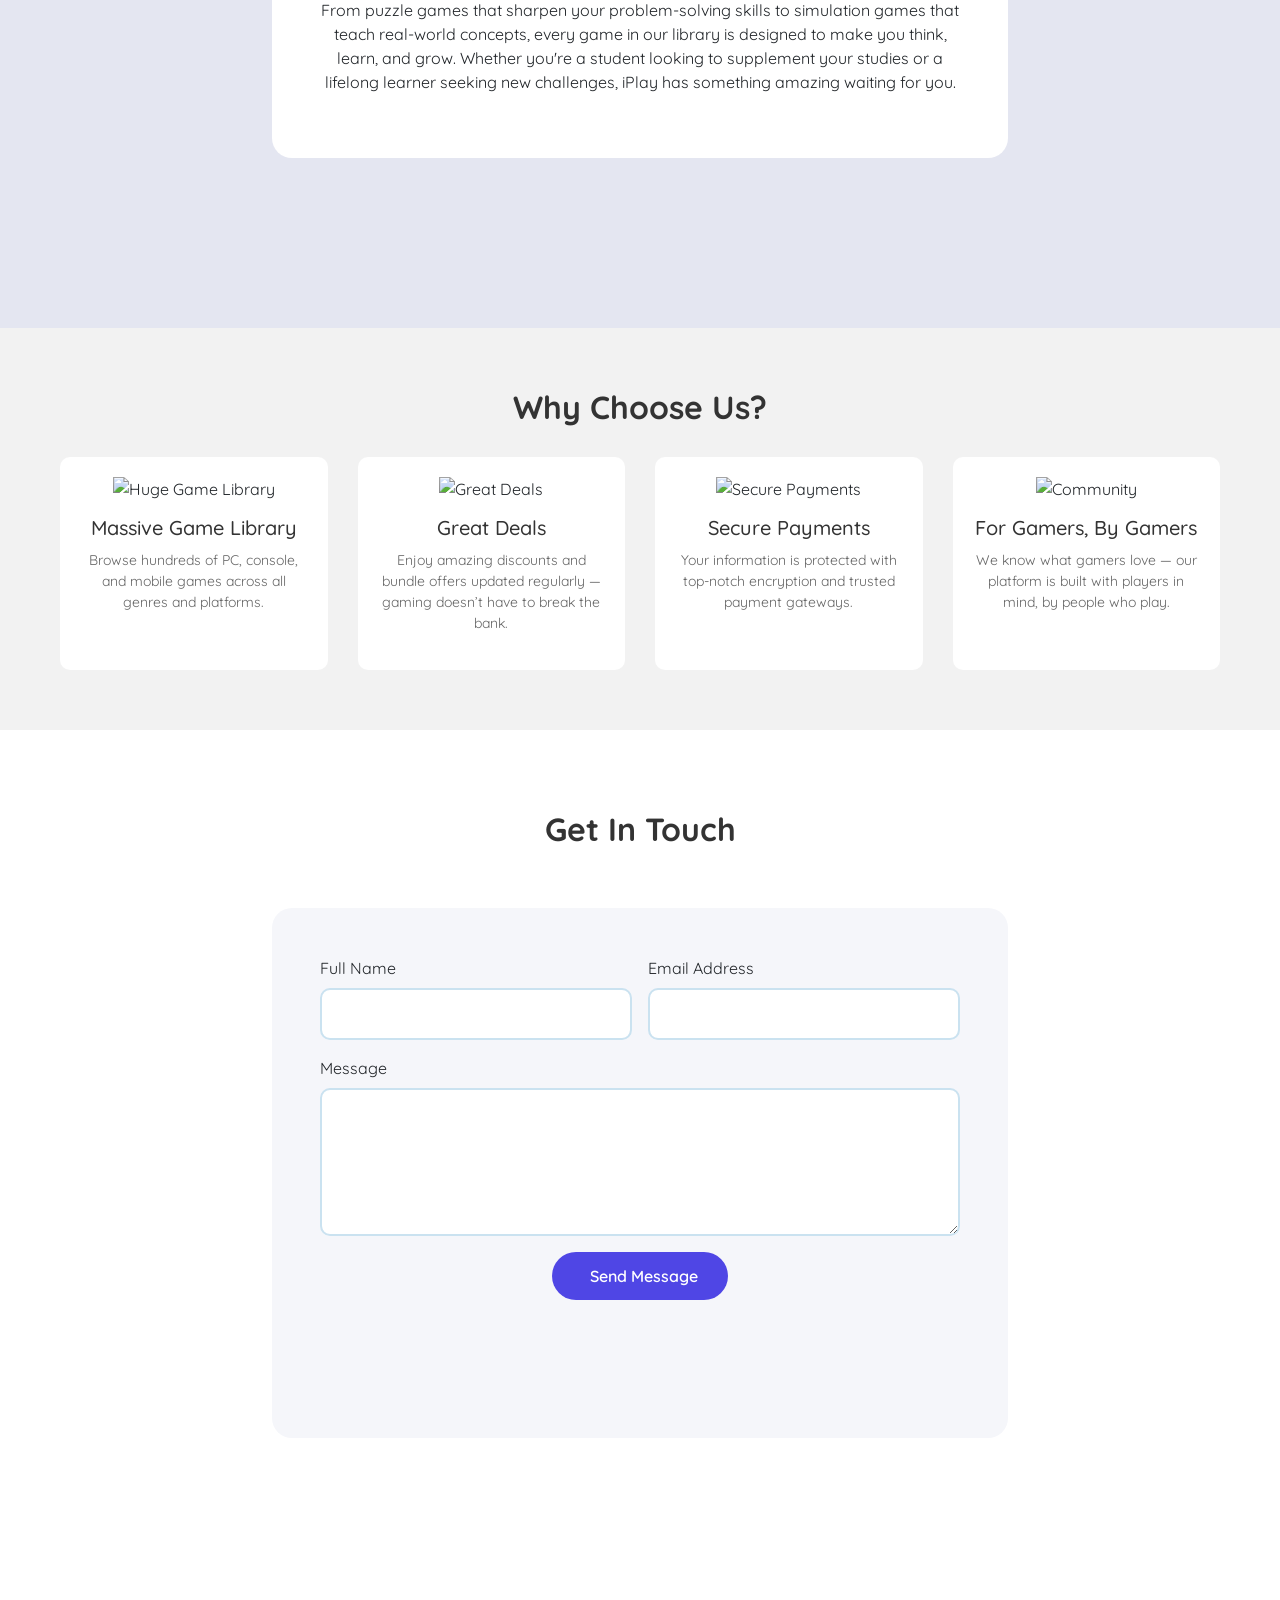
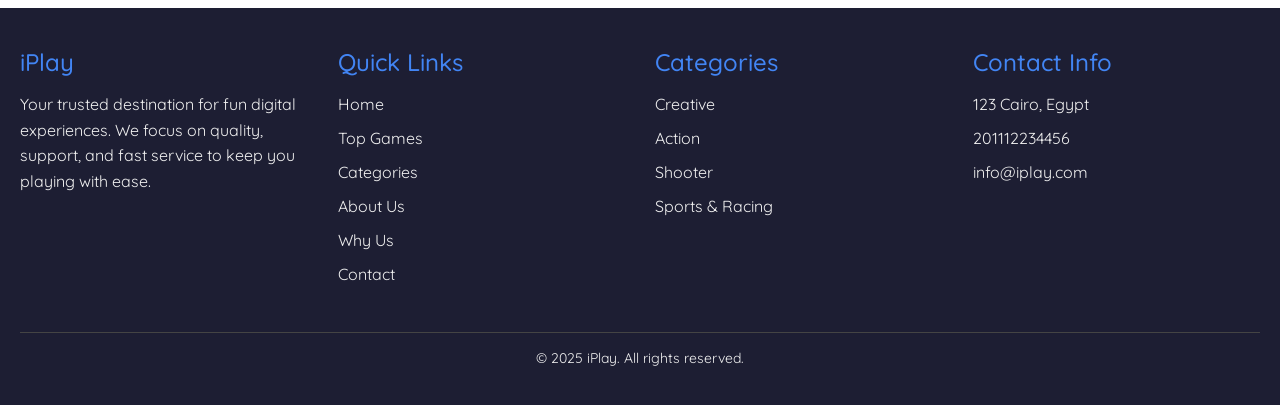
==== commit 52ae2087: "Edit buy butotn" ====
--- a/index.html
+++ b/index.html
@@ -194,7 +194,7 @@
         <h5 class="card-title">Roblox</h5>
         <p class="card-text">A virtual universe where you can play, create, and be anything you imagine.</p>
         <p class="game-price">Free</p>
-        <a href="" class="custom-btn">Play</a>
+        <a href="" class="custom-btn">Buy</a>
     </div>
 </div>
                     </div>
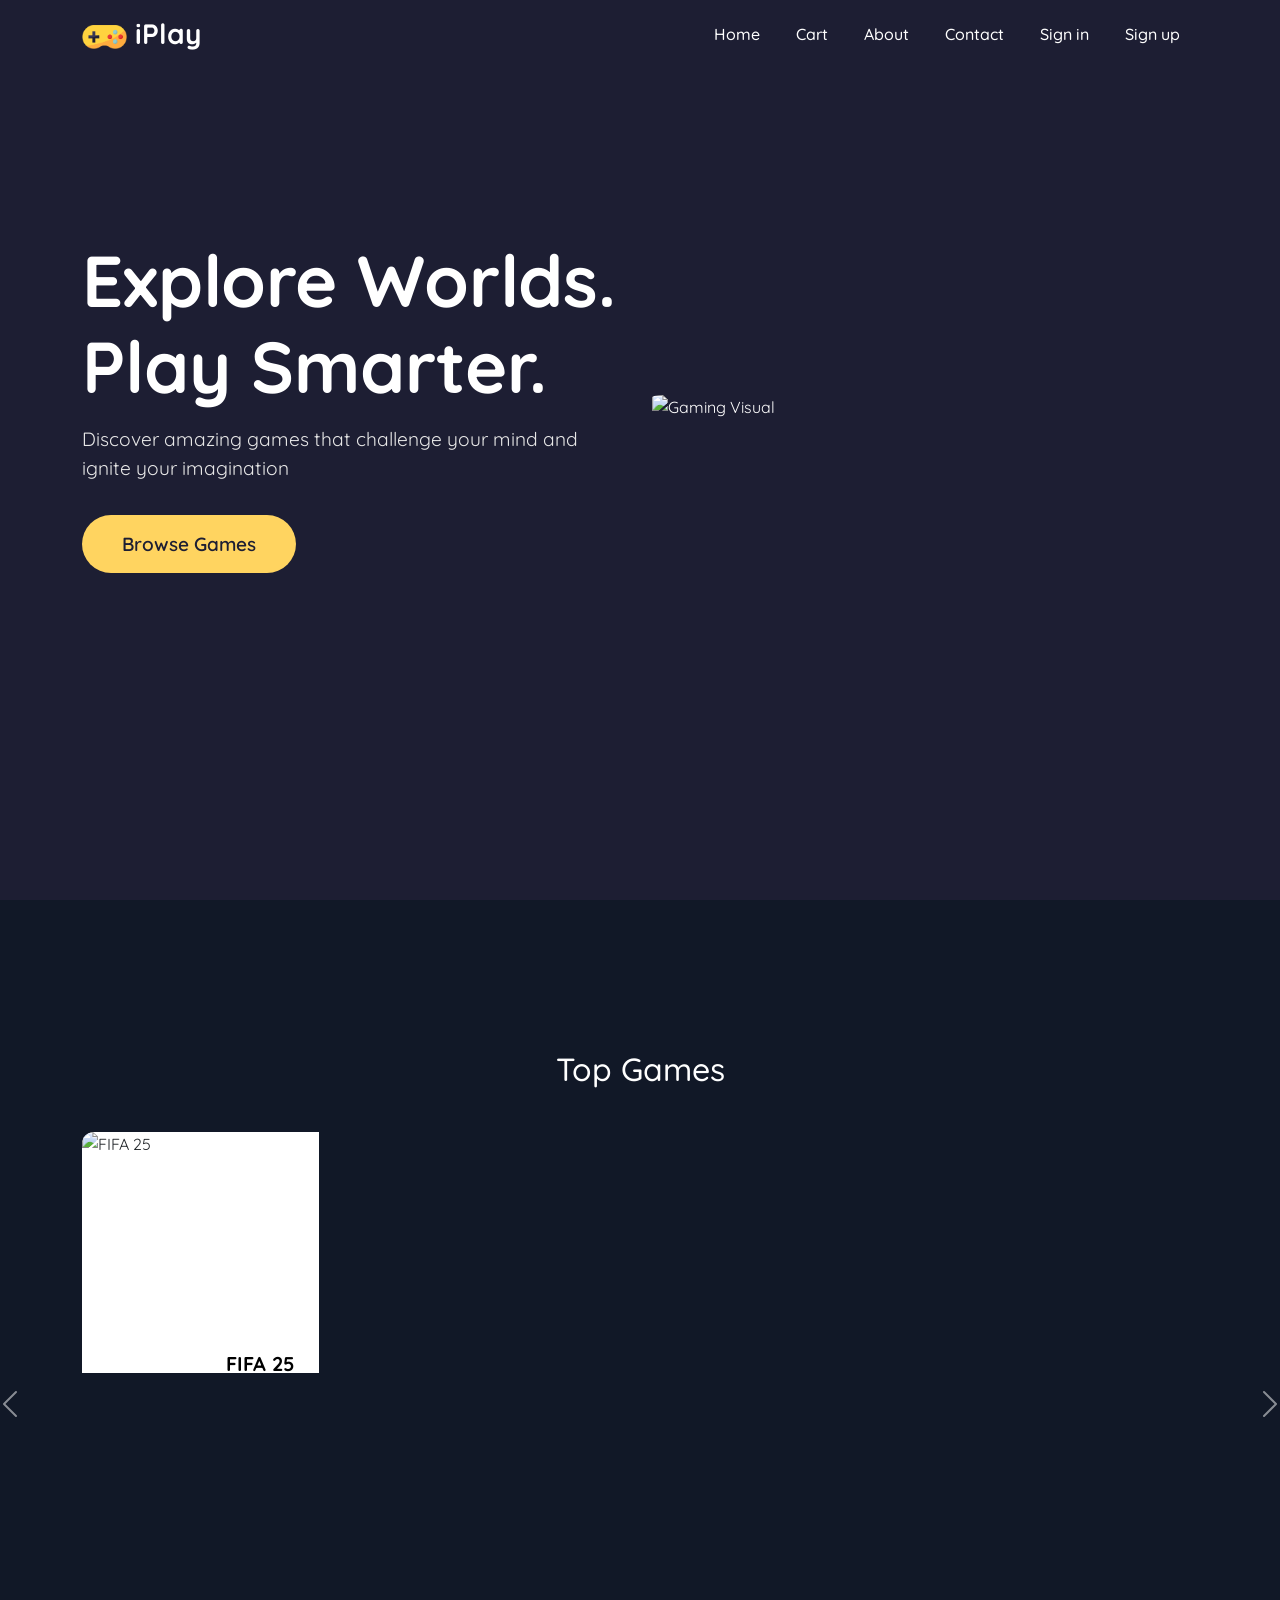
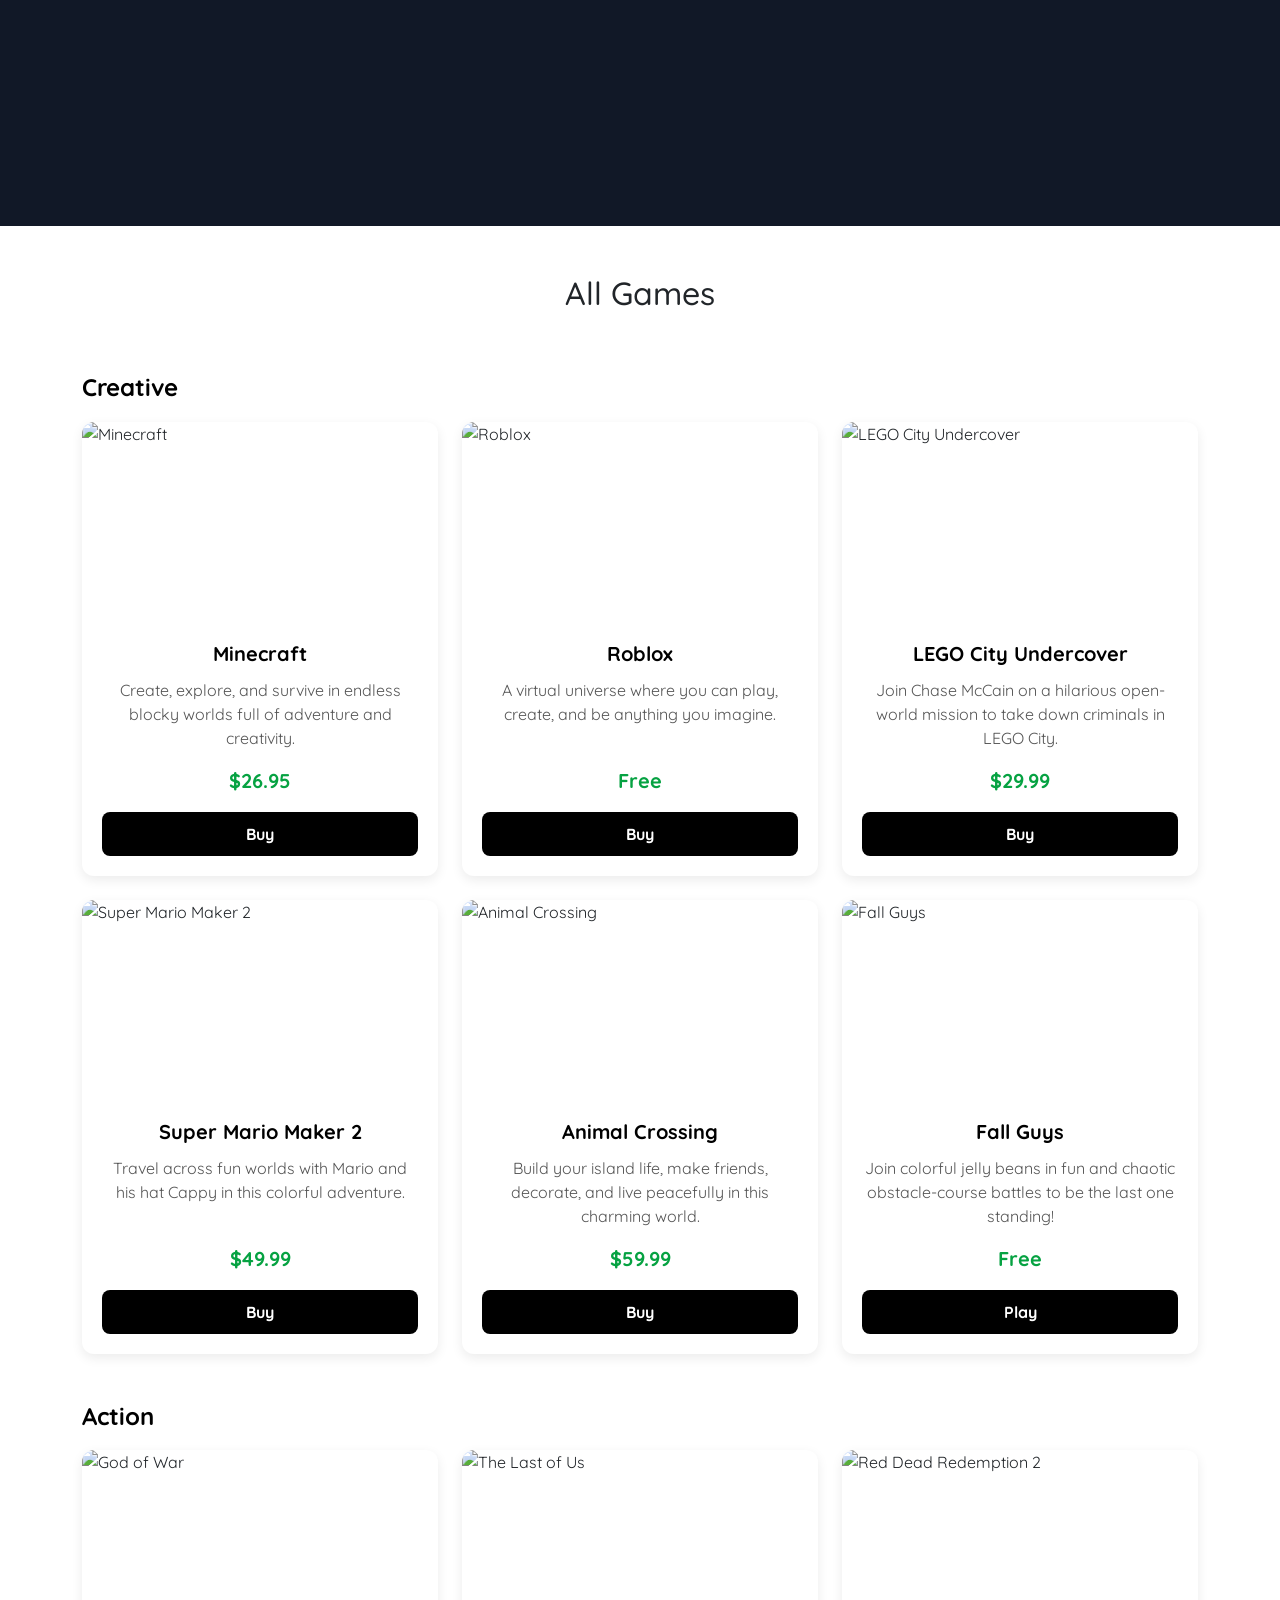
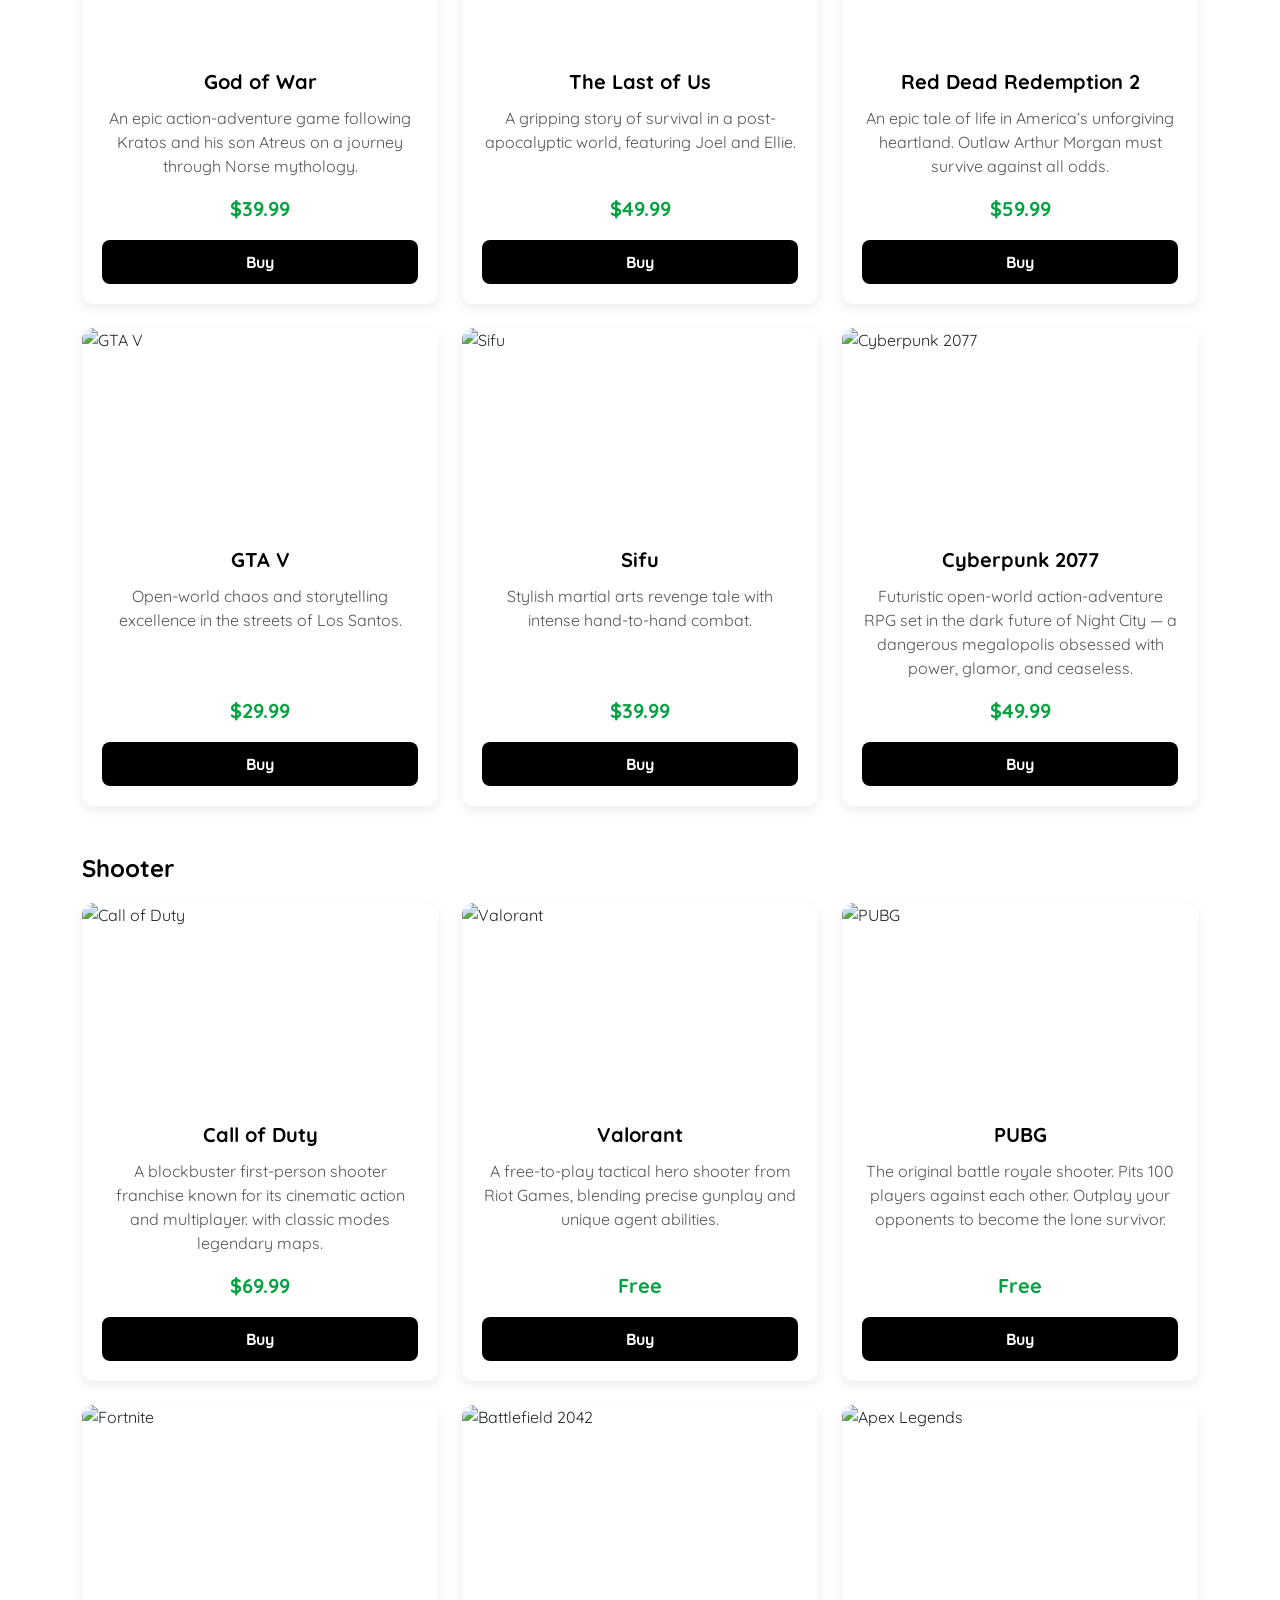
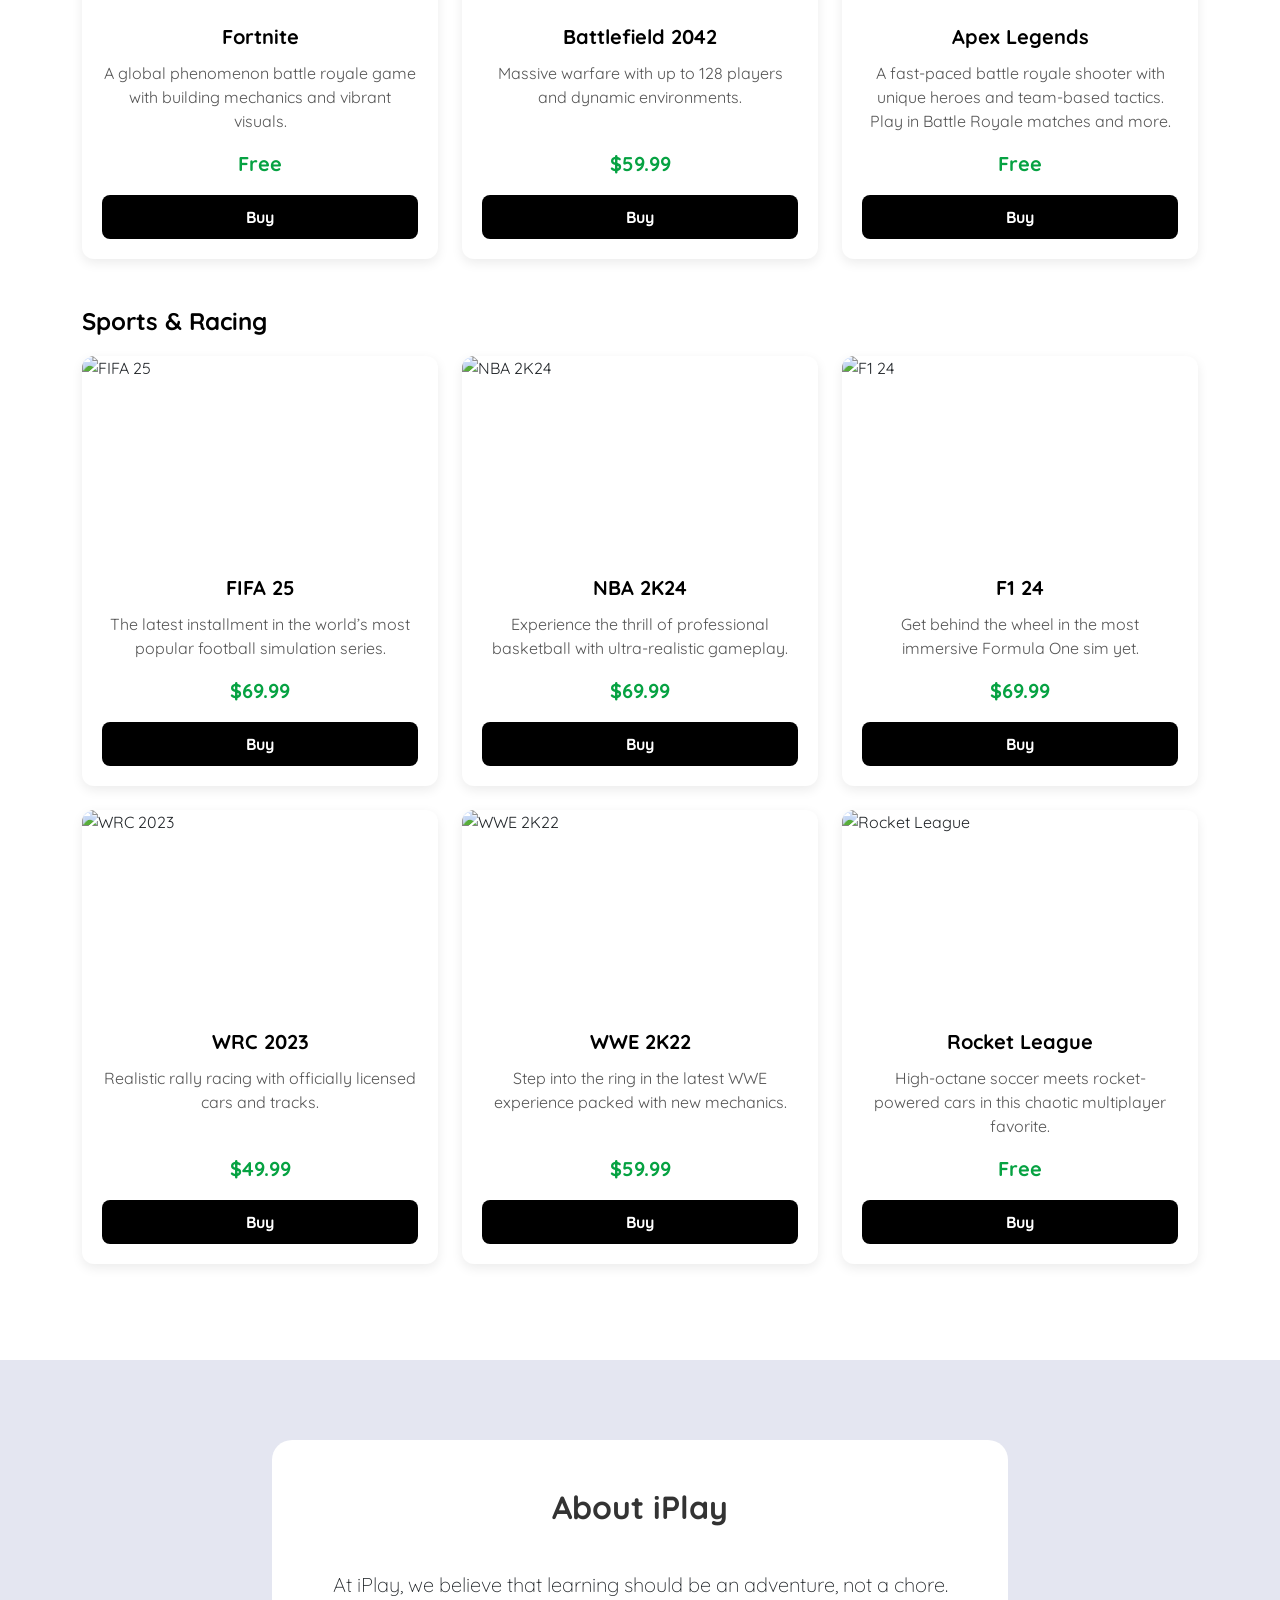
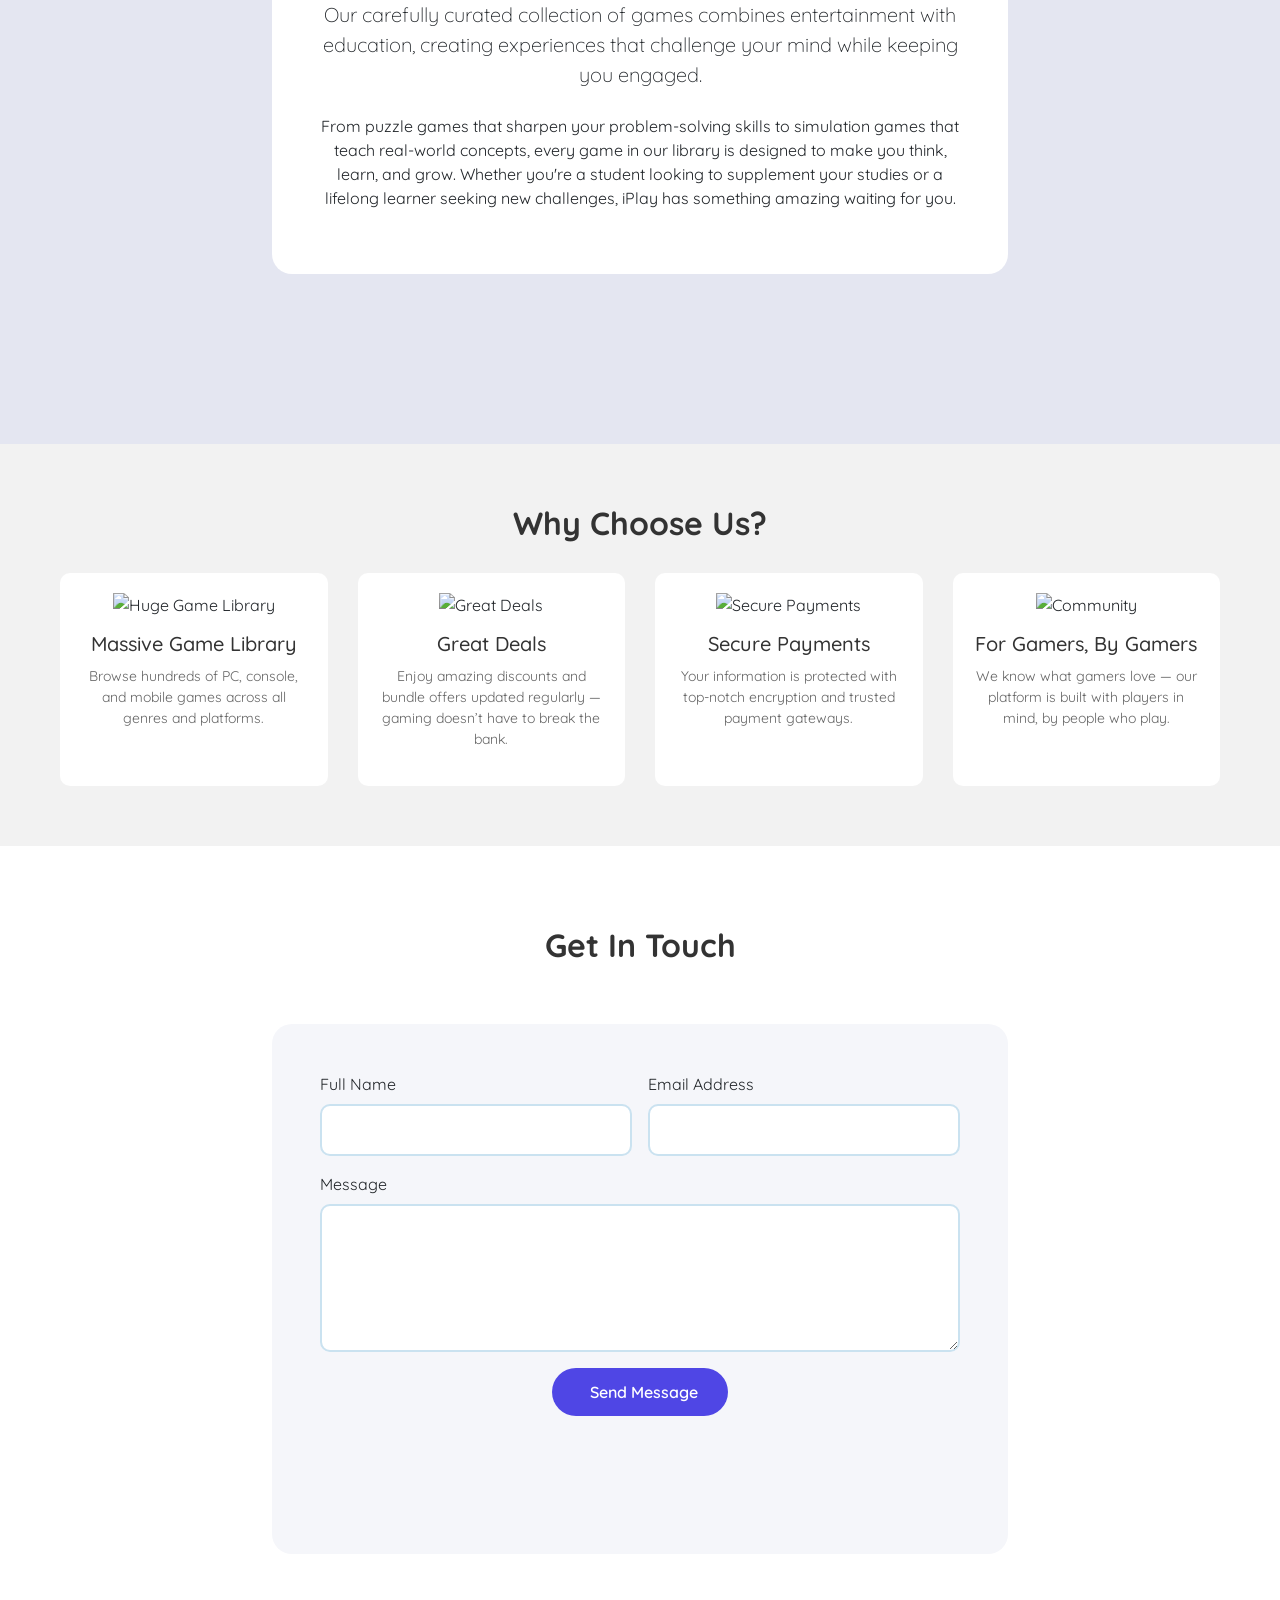
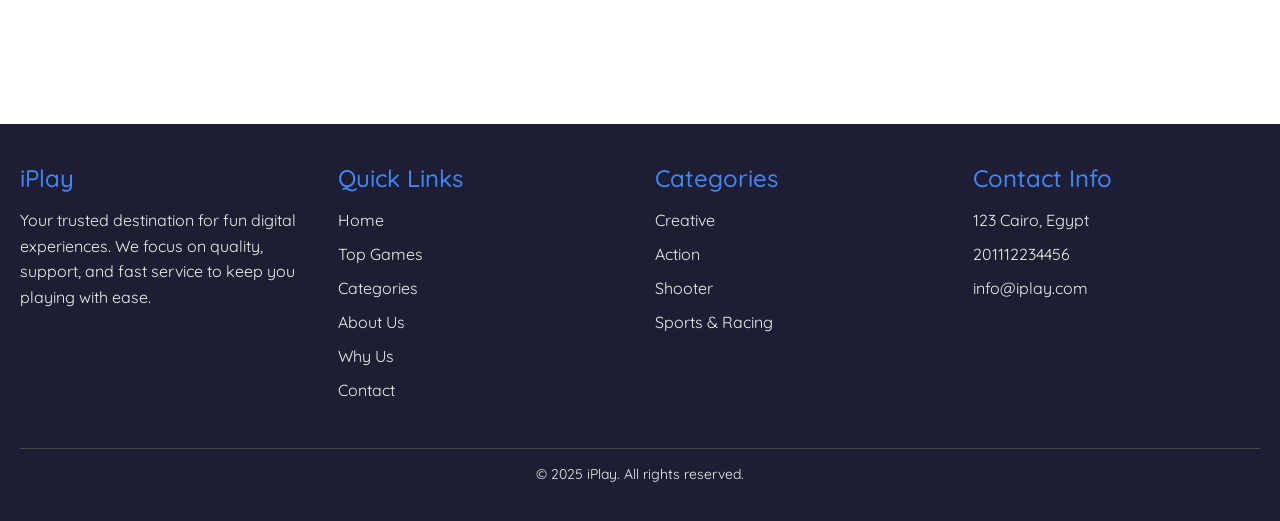
==== commit 5127f63d: "Fix links" ====
--- a/index.html
+++ b/index.html
@@ -13,7 +13,7 @@
 
     <nav class="navbar navbar-expand-lg navbar-dark fixed-top">
         <div class="container">
-            <a class="navbar-brand" href="/">  
+            <a class="navbar-brand" href="index.html">  
                 <img src="joystick.png" alt="iPlay Icon" style="width: 45px;">
                 iPlay
             </a>
@@ -31,22 +31,22 @@
             <div class="collapse navbar-collapse" id="navbarNav">
                 <ul class="navbar-nav ms-auto">
                     <li class="nav-item">
-                        <a class="nav-link" href="/">Home</a>
+                        <a class="nav-link" href="index.html">Home</a>
                     </li>
                     <li class="nav-item">
-                        <a class="nav-link" href="/cart.html">Cart</a>
+                        <a class="nav-link" href="cart.html">Cart</a>
                     </li>
                     <li class="nav-item">
-                        <a class="nav-link" href="/#about">About</a>
+                        <a class="nav-link" href="index.html#about">About</a>
                     </li>
                     <li class="nav-item">
-                        <a class="nav-link" href="/#contact">Contact</a>
+                        <a class="nav-link" href="index.html#contact">Contact</a>
                     </li>
                     <li class="nav-item">
-                        <a class="nav-link" href="/signin.html">Sign in</a>
+                        <a class="nav-link" href="signin.html">Sign in</a>
                     </li>
                     <li class="nav-item">
-                        <a class="nav-link" href="/signup.html">Sign up</a>
+                        <a class="nav-link" href="signup.html">Sign up</a>
                     </li>
                 </ul>
             </div>
@@ -93,7 +93,7 @@
                                 <h5 class="card-title">FIFA 25</h5>
                                 <p class="card-text">The latest installment in the world’s most popular football simulation series.</p>
                                 <p class="game-price">$69.99</p>
-                                <a href="" class="custom-btn">Buy</a>
+                                <a href="game.html" class="custom-btn">Buy</a>
                             </div>
                         </div>
                             </div>
@@ -104,7 +104,7 @@
                                 <h5 class="card-title">PUBG</h5>
                                 <p class="card-text">The original battle royale shooter. Pits 100 players against each other. Outplay your opponents to become the lone survivor.</p>
                                 <p class="game-price">Free</p>
-                                <a href="" class="custom-btn">Buy</a>
+                                <a href="game.html" class="custom-btn">Buy</a>
                             </div>
                         </div>
                             </div>
@@ -115,7 +115,7 @@
                                 <h5 class="card-title">Fortnite</h5>
                                 <p class="card-text">A global phenomenon battle royale game with building mechanics and vibrant visuals.</p>
                                 <p class="game-price">Free</p>
-                                <a href="" class="custom-btn">Buy</a>
+                                <a href="game.html" class="custom-btn">Buy</a>
                             </div>
                         </div>
                             </div>
@@ -130,7 +130,7 @@
                                 <h5 class="card-title">Valorant</h5>
                                 <p class="card-text">A free-to-play tactical hero shooter from Riot Games, blending precise gunplay and unique agent abilities.</p>
                                 <p class="game-price">Free</p>
-                                <a href="" class="custom-btn">Buy</a>
+                                <a href="game.html" class="custom-btn">Buy</a>
                             </div>
                         </div>
                             </div>
@@ -141,7 +141,7 @@
                                 <h5 class="card-title">God of War</h5>
                                 <p class="card-text">An epic action-adventure game following Kratos and his son Atreus on a journey through Norse mythology.</p>
                                 <p class="game-price">$39.99</p>
-                                <a href="" class="custom-btn">Buy</a>
+                                <a href="game.html" class="custom-btn">Buy</a>
                             </div>
                         </div>
                             </div>
@@ -152,7 +152,7 @@
                                 <h5 class="card-title">Red Dead Redemption 2</h5>
                                 <p class="card-text">An epic tale of life in America’s unforgiving heartland. Outlaw Arthur Morgan must survive against all odds.</p>
                                 <p class="game-price">$59.99</p>
-                                <a href="" class="custom-btn">Buy</a>
+                                <a href="game.html" class="custom-btn">Buy</a>
                             </div>
                         </div>
                             </div>
@@ -194,7 +194,7 @@
         <h5 class="card-title">Roblox</h5>
         <p class="card-text">A virtual universe where you can play, create, and be anything you imagine.</p>
         <p class="game-price">Free</p>
-        <a href="" class="custom-btn">Buy</a>
+        <a href="game.html" class="custom-btn">Buy</a>
     </div>
 </div>
                     </div>
@@ -205,7 +205,7 @@
         <h5 class="card-title">LEGO City Undercover</h5>
         <p class="card-text">Join Chase McCain on a hilarious open-world mission to take down criminals in LEGO City.</p>
         <p class="game-price">$29.99</p>
-        <a href="" class="custom-btn">Buy</a>
+        <a href="game.html" class="custom-btn">Buy</a>
     </div>
 </div>
                     </div>
@@ -216,7 +216,7 @@
         <h5 class="card-title">Super Mario Maker 2</h5>
         <p class="card-text">Travel across fun worlds with Mario and his hat Cappy in this colorful adventure.</p>
         <p class="game-price">$49.99</p>
-        <a href="" class="custom-btn">Buy</a>
+        <a href="game.html" class="custom-btn">Buy</a>
     </div>
 </div>
   </div>
@@ -228,7 +228,7 @@
         <h5 class="card-title">Animal Crossing</h5>
         <p class="card-text">Build your island life, make friends, decorate, and live peacefully in this charming world.</p>
         <p class="game-price">$59.99</p>
-        <a href="" class="custom-btn">Buy</a>
+        <a href="game.html" class="custom-btn">Buy</a>
     </div>
 </div>
   </div>
@@ -240,7 +240,7 @@
         <h5 class="card-title">Fall Guys</h5>
         <p class="card-text">Join colorful jelly beans in fun and chaotic obstacle-course battles to be the last one standing!</p>
         <p class="game-price">Free</p>
-        <a href="" class="custom-btn">Play</a>
+        <a href="game.html" class="custom-btn">Play</a>
     </div>
 </div>
   </div>
@@ -254,7 +254,7 @@
                                 <h5 class="card-title">God of War</h5>
                                 <p class="card-text">An epic action-adventure game following Kratos and his son Atreus on a journey through Norse mythology.</p>
                                 <p class="game-price">$39.99</p>
-                                <a href="" class="custom-btn">Buy</a>
+                                <a href="game.html" class="custom-btn">Buy</a>
                             </div>
                         </div>
                     </div>
@@ -265,7 +265,7 @@
                                 <h5 class="card-title">The Last of Us</h5>
                                 <p class="card-text">A gripping story of survival in a post-apocalyptic world, featuring Joel and Ellie.</p>
                                 <p class="game-price">$49.99</p>
-                                <a href="" class="custom-btn">Buy</a>
+                                <a href="game.html" class="custom-btn">Buy</a>
                             </div>
                         </div>
                     </div>
@@ -276,7 +276,7 @@
                                 <h5 class="card-title">Red Dead Redemption 2</h5>
                                 <p class="card-text">An epic tale of life in America’s unforgiving heartland. Outlaw Arthur Morgan must survive against all odds.</p>
                                 <p class="game-price">$59.99</p>
-                                <a href="" class="custom-btn">Buy</a>
+                                <a href="game.html" class="custom-btn">Buy</a>
                             </div>
                         </div>
                     </div>
@@ -287,7 +287,7 @@
         <h5 class="card-title">GTA V</h5>
         <p class="card-text">Open-world chaos and storytelling excellence in the streets of Los Santos.</p>
         <p class="game-price">$29.99</p>
-        <a href="" class="custom-btn">Buy</a>
+        <a href="game.html" class="custom-btn">Buy</a>
       </div>
     </div>
   </div>
@@ -299,7 +299,7 @@
         <h5 class="card-title">Sifu</h5>
         <p class="card-text">Stylish martial arts revenge tale with intense hand-to-hand combat.</p>
         <p class="game-price">$39.99</p>
-        <a href="" class="custom-btn">Buy</a>
+        <a href="game.html" class="custom-btn">Buy</a>
       </div>
     </div>
   </div>
@@ -311,7 +311,7 @@
         <h5 class="card-title">Cyberpunk 2077</h5>
         <p class="card-text">Futuristic open-world action-adventure RPG set in the dark future of Night City — a dangerous megalopolis obsessed with power, glamor, and ceaseless.</p>
         <p class="game-price">$49.99</p>
-        <a href="" class="custom-btn">Buy</a>
+        <a href="game.html" class="custom-btn">Buy</a>
       </div>
     </div>
   </div>
@@ -326,7 +326,7 @@
                                 <h5 class="card-title">Call of Duty</h5>
                                 <p class="card-text">A blockbuster first-person shooter franchise known for its cinematic action and multiplayer. with classic modes legendary maps.</p>
                                 <p class="game-price">$69.99</p>
-                                <a href="" class="custom-btn">Buy</a>
+                                <a href="game.html" class="custom-btn">Buy</a>
                             </div>
                         </div>
                     </div>
@@ -337,7 +337,7 @@
                                 <h5 class="card-title">Valorant</h5>
                                 <p class="card-text">A free-to-play tactical hero shooter from Riot Games, blending precise gunplay and unique agent abilities.</p>
                                 <p class="game-price">Free</p>
-                                <a href="" class="custom-btn">Buy</a>
+                                <a href="game.html" class="custom-btn">Buy</a>
                             </div>
                         </div>
                     </div>
@@ -348,7 +348,7 @@
                                 <h5 class="card-title">PUBG</h5>
                                 <p class="card-text">The original battle royale shooter. Pits 100 players against each other. Outplay your opponents to become the lone survivor.</p>
                                 <p class="game-price">Free</p>
-                                <a href="" class="custom-btn">Buy</a>
+                                <a href="game.html" class="custom-btn">Buy</a>
                             </div>
                         </div>
                     </div>
@@ -359,7 +359,7 @@
                                 <h5 class="card-title">Fortnite</h5>
                                 <p class="card-text">A global phenomenon battle royale game with building mechanics and vibrant visuals.</p>
                                 <p class="game-price">Free</p>
-                                <a href="" class="custom-btn">Buy</a>
+                                <a href="game.html" class="custom-btn">Buy</a>
                             </div>
                         </div>
                     </div>
@@ -370,7 +370,7 @@
         <h5 class="card-title">Battlefield 2042</h5>
         <p class="card-text">Massive warfare with up to 128 players and dynamic environments.</p>
         <p class="game-price">$59.99</p>
-        <a href="" class="custom-btn">Buy</a>
+        <a href="game.html" class="custom-btn">Buy</a>
       </div>
     </div>
   </div>
@@ -382,7 +382,7 @@
         <h5 class="card-title">Apex Legends</h5>
         <p class="card-text">A fast-paced battle royale shooter with unique heroes and team-based tactics. Play in Battle Royale matches and more.</p>
         <p class="game-price">Free</p>
-        <a href="" class="custom-btn">Buy</a>
+        <a href="game.html" class="custom-btn">Buy</a>
       </div>
     </div>
   </div>
@@ -397,7 +397,7 @@
                                 <h5 class="card-title">FIFA 25</h5>
                                 <p class="card-text">The latest installment in the world’s most popular football simulation series.</p>
                                 <p class="game-price">$69.99</p>
-                                <a href="" class="custom-btn">Buy</a>
+                                <a href="game.html" class="custom-btn">Buy</a>
                             </div>
                         </div>
                     </div>
@@ -408,7 +408,7 @@
         <h5 class="card-title">NBA 2K24</h5>
         <p class="card-text">Experience the thrill of professional basketball with ultra-realistic gameplay.</p>
         <p class="game-price">$69.99</p>
-        <a href="" class="custom-btn">Buy</a>
+        <a href="game.html" class="custom-btn">Buy</a>
       </div>
     </div>
   </div>
@@ -420,7 +420,7 @@
         <h5 class="card-title">F1 24</h5>
         <p class="card-text">Get behind the wheel in the most immersive Formula One sim yet.</p>
         <p class="game-price">$69.99</p>
-        <a href="" class="custom-btn">Buy</a>
+        <a href="game.html" class="custom-btn">Buy</a>
       </div>
     </div>
   </div>
@@ -432,7 +432,7 @@
         <h5 class="card-title">WRC 2023</h5>
         <p class="card-text">Realistic rally racing with officially licensed cars and tracks.</p>
         <p class="game-price">$49.99</p>
-        <a href="" class="custom-btn">Buy</a>
+        <a href="game.html" class="custom-btn">Buy</a>
       </div>
     </div>
   </div>
@@ -444,7 +444,7 @@
         <h5 class="card-title">WWE 2K22</h5>
         <p class="card-text">Step into the ring in the latest WWE experience packed with new mechanics.</p>
         <p class="game-price">$59.99</p>
-        <a href="" class="custom-btn">Buy</a>
+        <a href="game.html" class="custom-btn">Buy</a>
       </div>
     </div>
   </div>
@@ -456,7 +456,7 @@
         <h5 class="card-title">Rocket League</h5>
         <p class="card-text">High-octane soccer meets rocket-powered cars in this chaotic multiplayer favorite.</p>
         <p class="game-price">Free</p>
-        <a href="" class="custom-btn">Buy</a>
+        <a href="game.html" class="custom-btn">Buy</a>
       </div>
     </div>
   </div>
@@ -554,21 +554,21 @@
     <div class="footer-column">
       <h4>Quick Links</h4>
       <ul>
-        <li><a href="/">Home</a></li>
-        <li><a href="#top-games">Top Games</a></li>
-        <li><a href="#games">Categories</a></li>
-        <li><a href="#about">About Us</a></li>
-        <li><a href="#why-choose-us">Why Us</a></li>
-        <li><a href="#contact">Contact</a></li>
+        <li><a href="index.html">Home</a></li>
+        <li><a href="index.html#top-games">Top Games</a></li>
+        <li><a href="index.html#games">Categories</a></li>
+        <li><a href="index.html#about">About Us</a></li>
+        <li><a href="index.html#why-choose-us">Why Us</a></li>
+        <li><a href="index.html#contact">Contact</a></li>
       </ul>
     </div>
     <div class="footer-column">
       <h4>Categories</h4>
       <ul>
-        <li><a href="#creative-games">Creative</a></li>
-        <li><a href="#action-games">Action</a></li>
-        <li><a href="#shooter-games">Shooter</a></li>
-        <li><a href="#sports-games">Sports & Racing</a></li>
+        <li><a href="index.html#creative-games">Creative</a></li>
+        <li><a href="index.html#action-games">Action</a></li>
+        <li><a href="index.html#shooter-games">Shooter</a></li>
+        <li><a href="index.html#sports-games">Sports & Racing</a></li>
       </ul>
     </div>
     <div class="footer-column">
--- a/styles.css
+++ b/styles.css
@@ -128,16 +128,35 @@
   border: none;
   border-radius: 12px;
   overflow: hidden;
+  height: 100%;
+  display: flex;
+  flex-direction: column;
+}
+
+.card-img-top {
+  width: 100%;
+  height: 200px;
+  object-fit: cover;
+}
+
+.card-body {
+  flex: 1;
+  display: flex;
+  flex-direction: column;
+  padding: 20px;
 }
 
 .card-title {
   font-size: 20px;
   font-weight: bold;
   color: black;
+  margin-bottom: 12px;
 }
 
 .card-text {
   color: #555;
+  flex: 1;
+  margin-bottom: 16px;
 }
 
 .btn-primary {
@@ -377,7 +396,7 @@
 
 .auth-box {
   background-color: white;
-  padding: 2.5rem;
+  padding: 40px;
   border-radius: 16px;
   box-shadow: 0 4px 15px rgba(0, 0, 0, 0.1);
   max-width: 400px;
@@ -389,7 +408,7 @@
   font-size: 24px;
   font-weight: bold;
   color: #1D1E33;
-  margin-bottom: 1.5rem;
+  margin-bottom: 24px;
   text-align: center;
 }
 
@@ -397,7 +416,7 @@
 .auth-box .form-control {
   border-radius: 8px;
   border: 2px solid #4F46E5;
-  padding: 0.75rem;
+  padding: 12px;
 }
 
 /* Submit button */
@@ -406,7 +425,7 @@
   border: none;
   color: #1D1E33;
   font-weight: bold;
-  padding: 0.75rem;
+  padding: 12px;
   border-radius: 8px;
 }
 
@@ -416,8 +435,8 @@
 
 /* Switch link */
 .auth-box .switch-link {
-  margin-top: 1rem;
-  font-size: 0.9rem;
+  margin-top: 16px;
+  font-size: 14px;
   text-align: center;
   color: #1D1E33;
 }
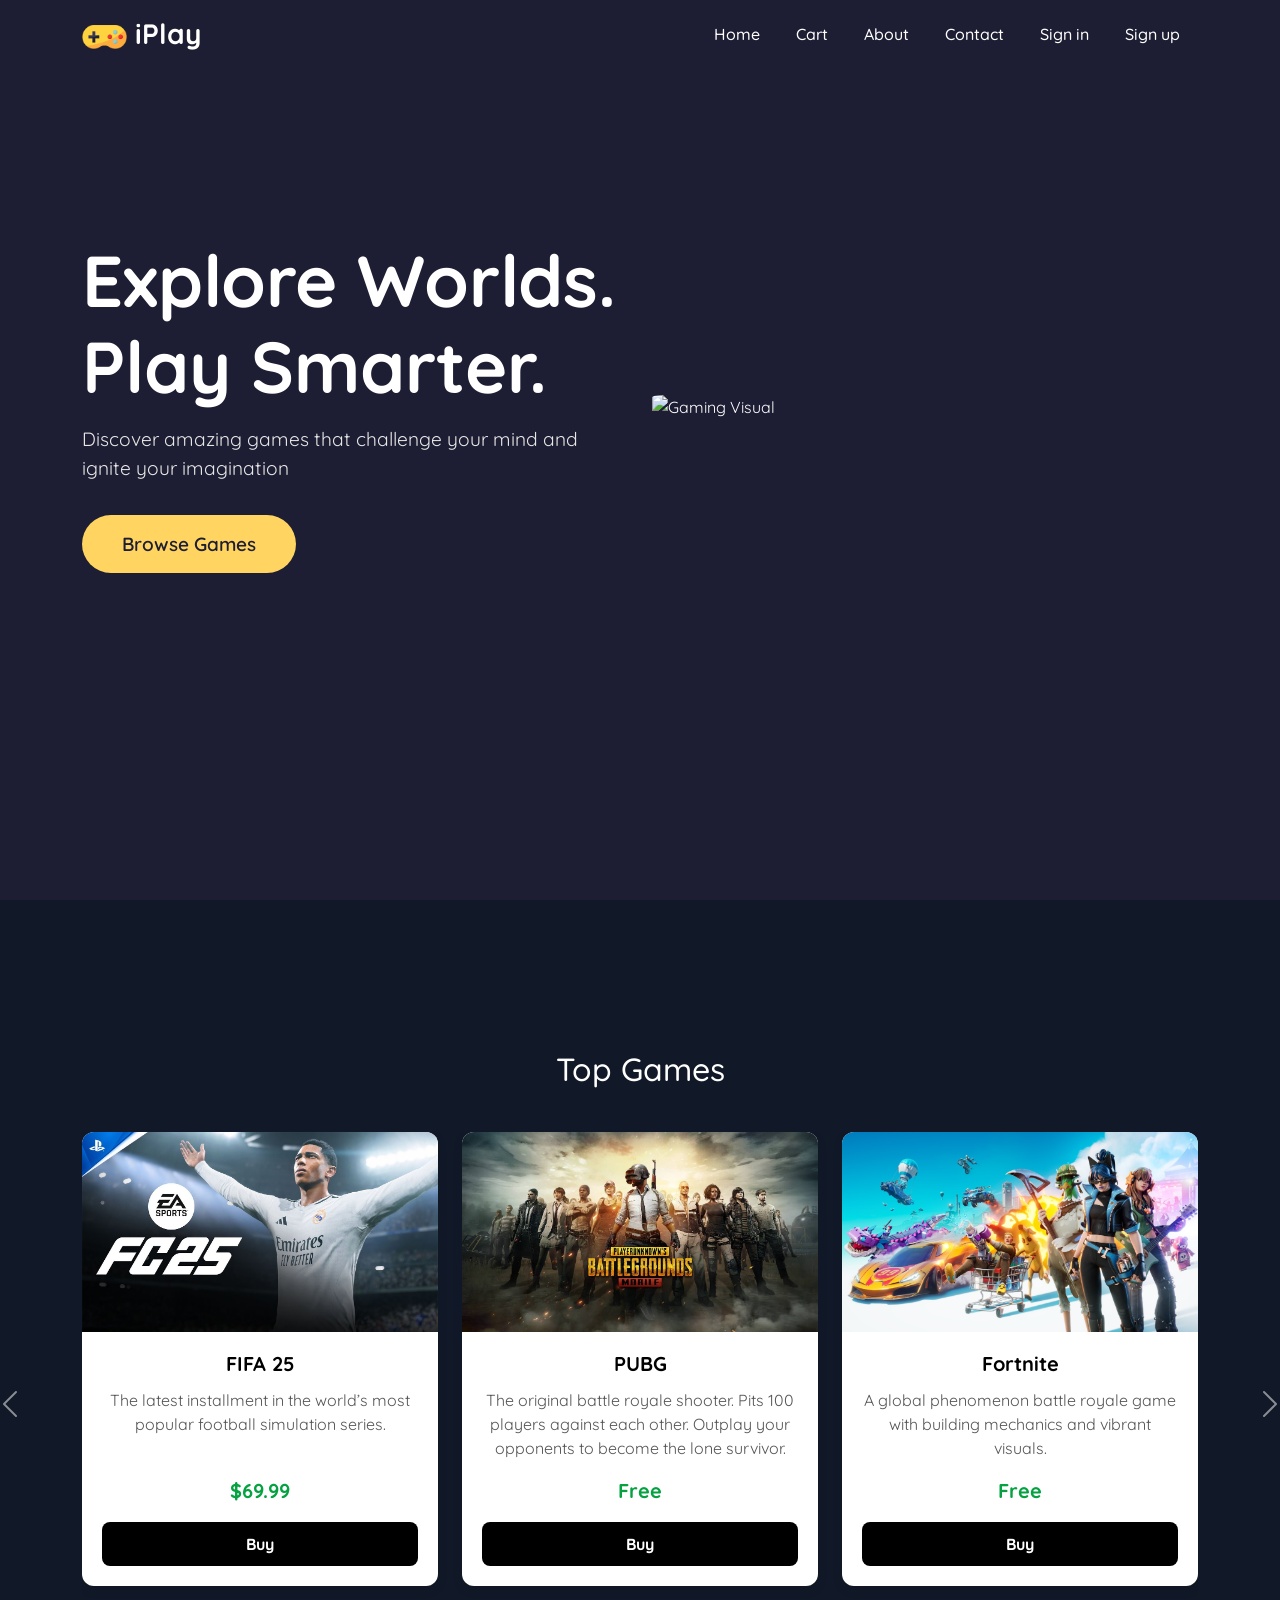
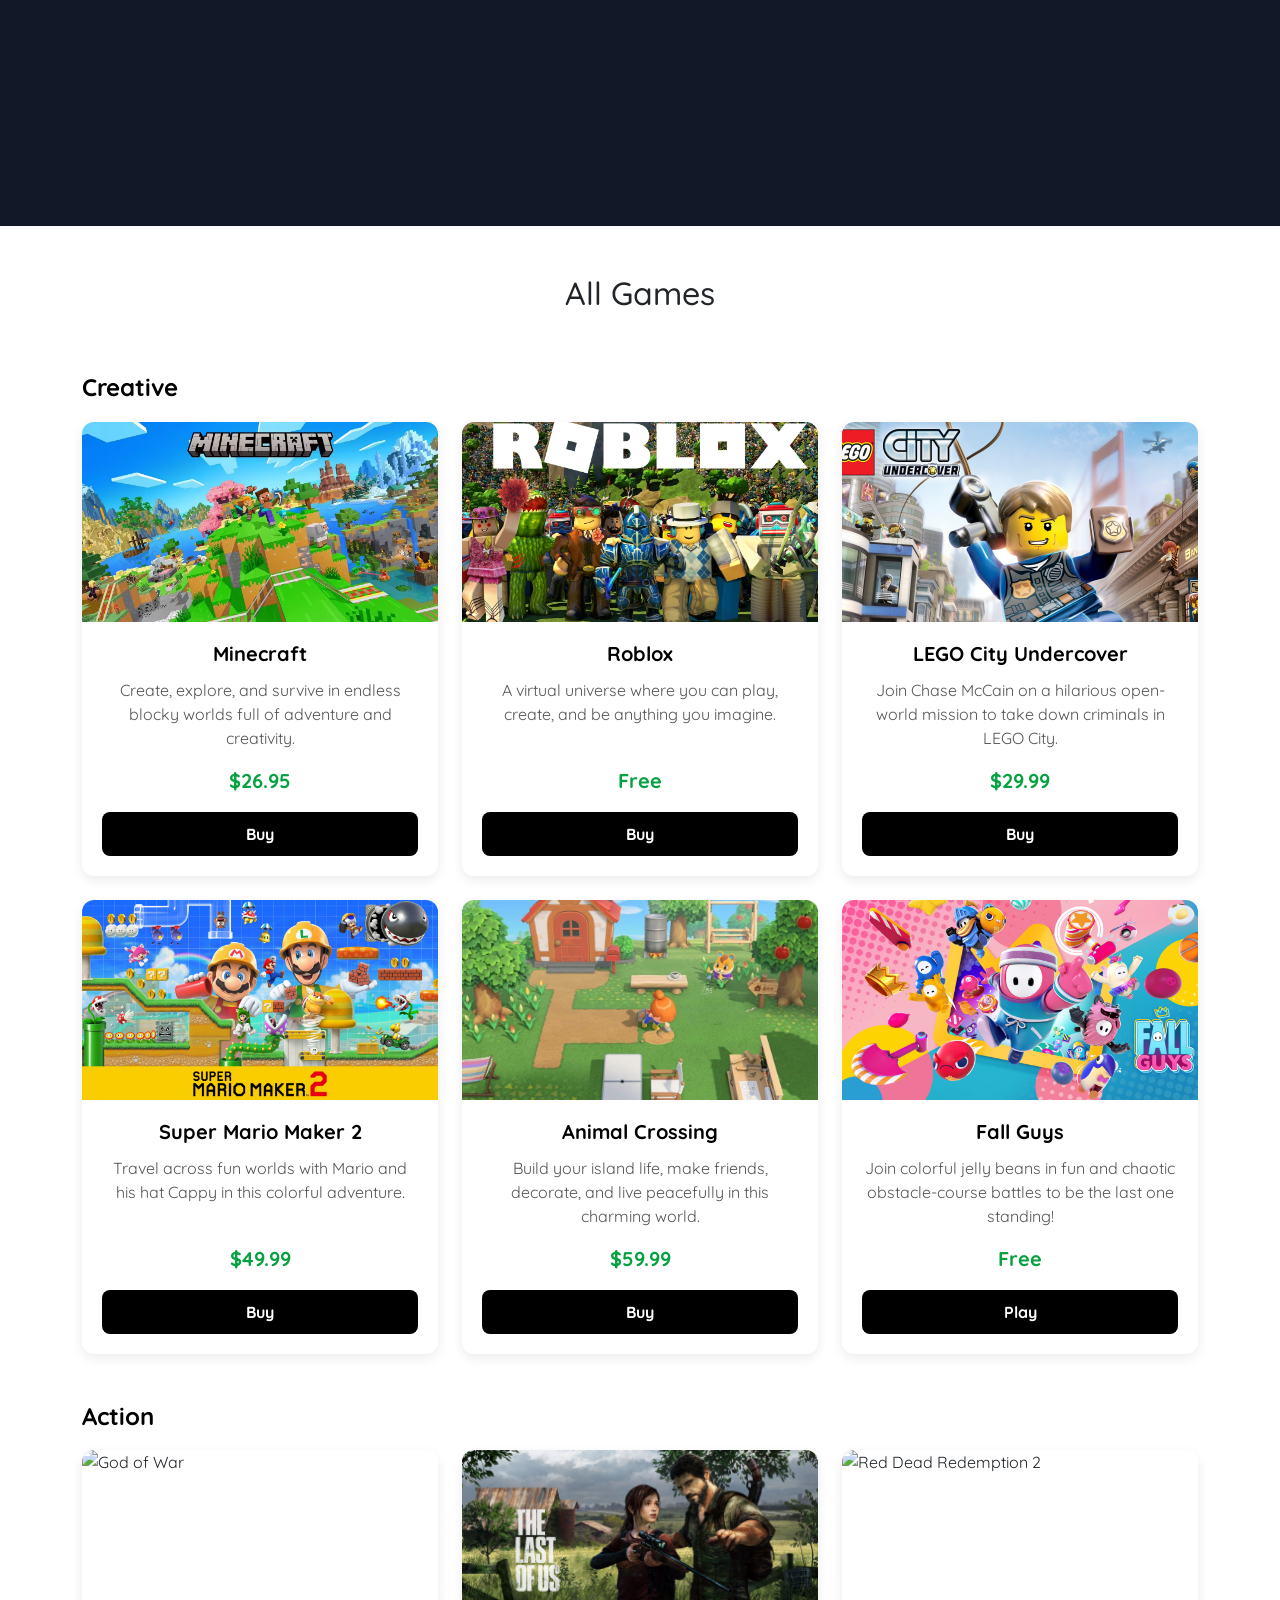
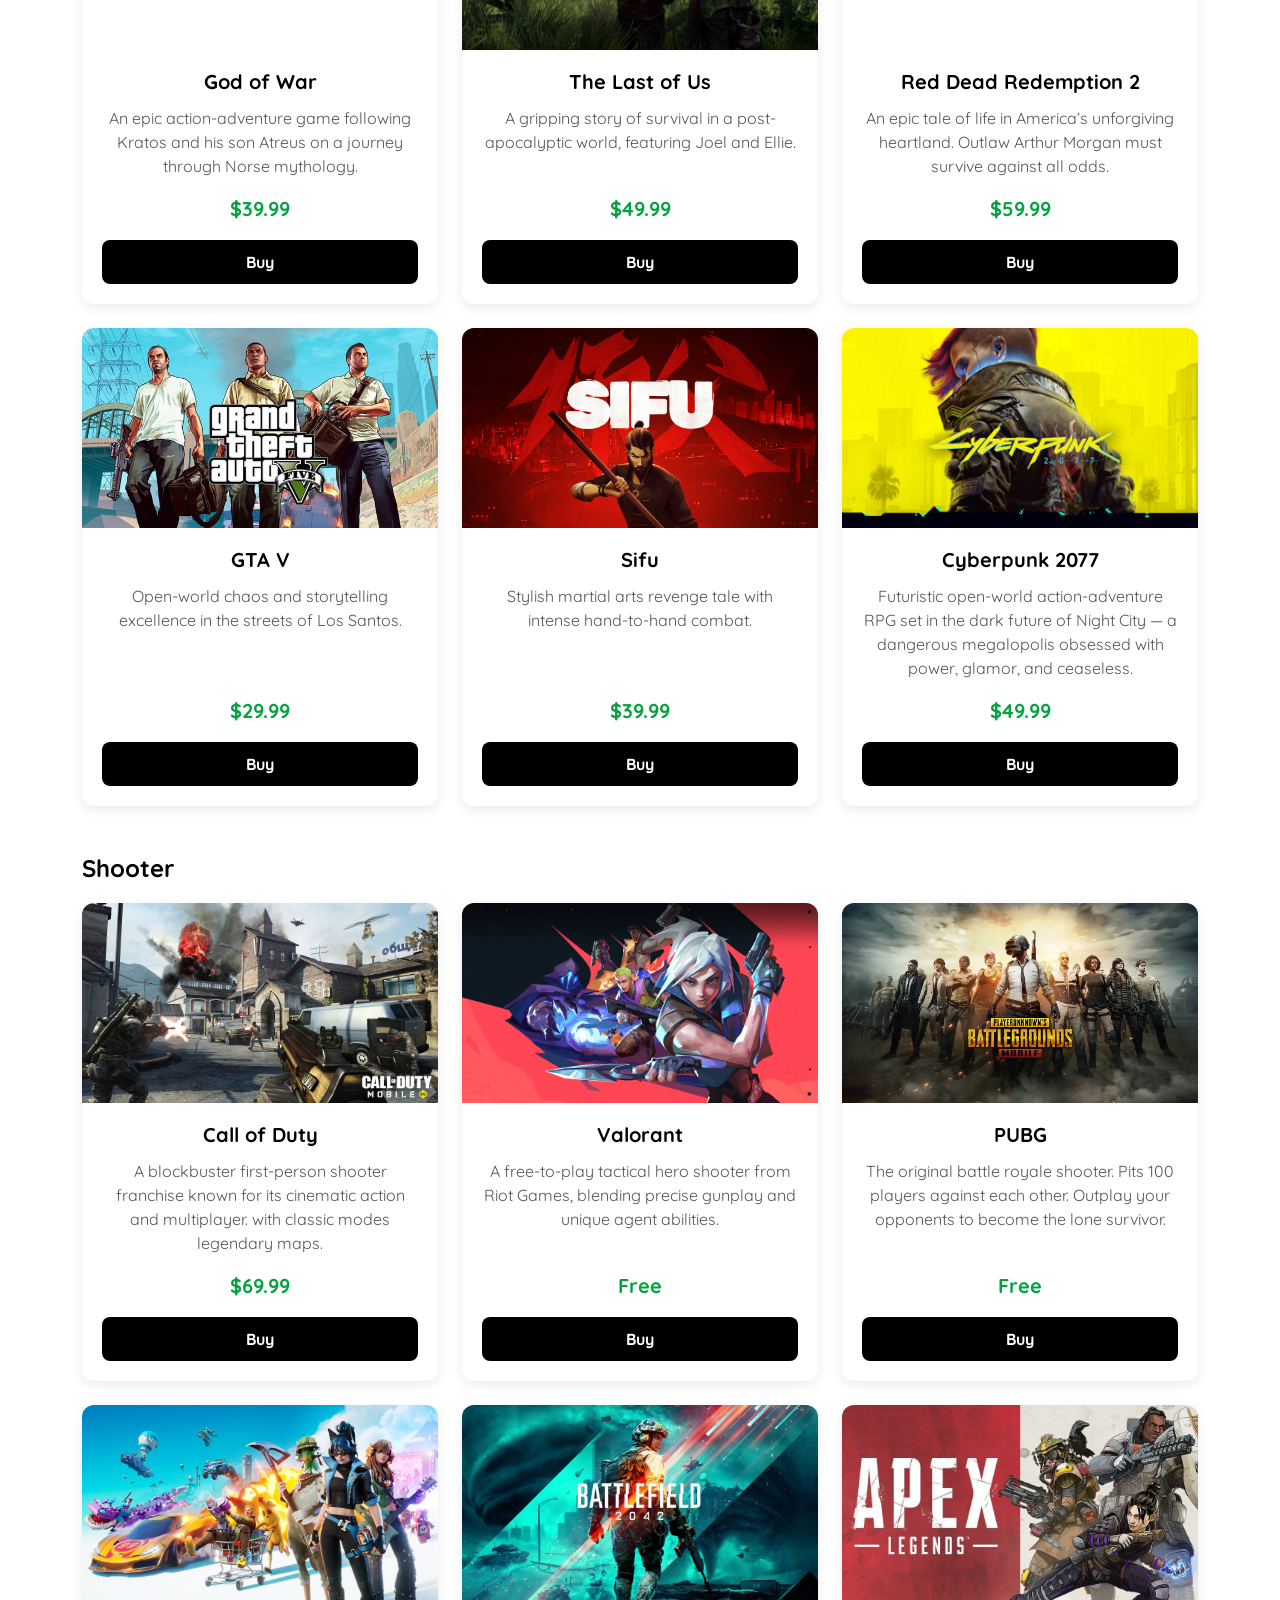
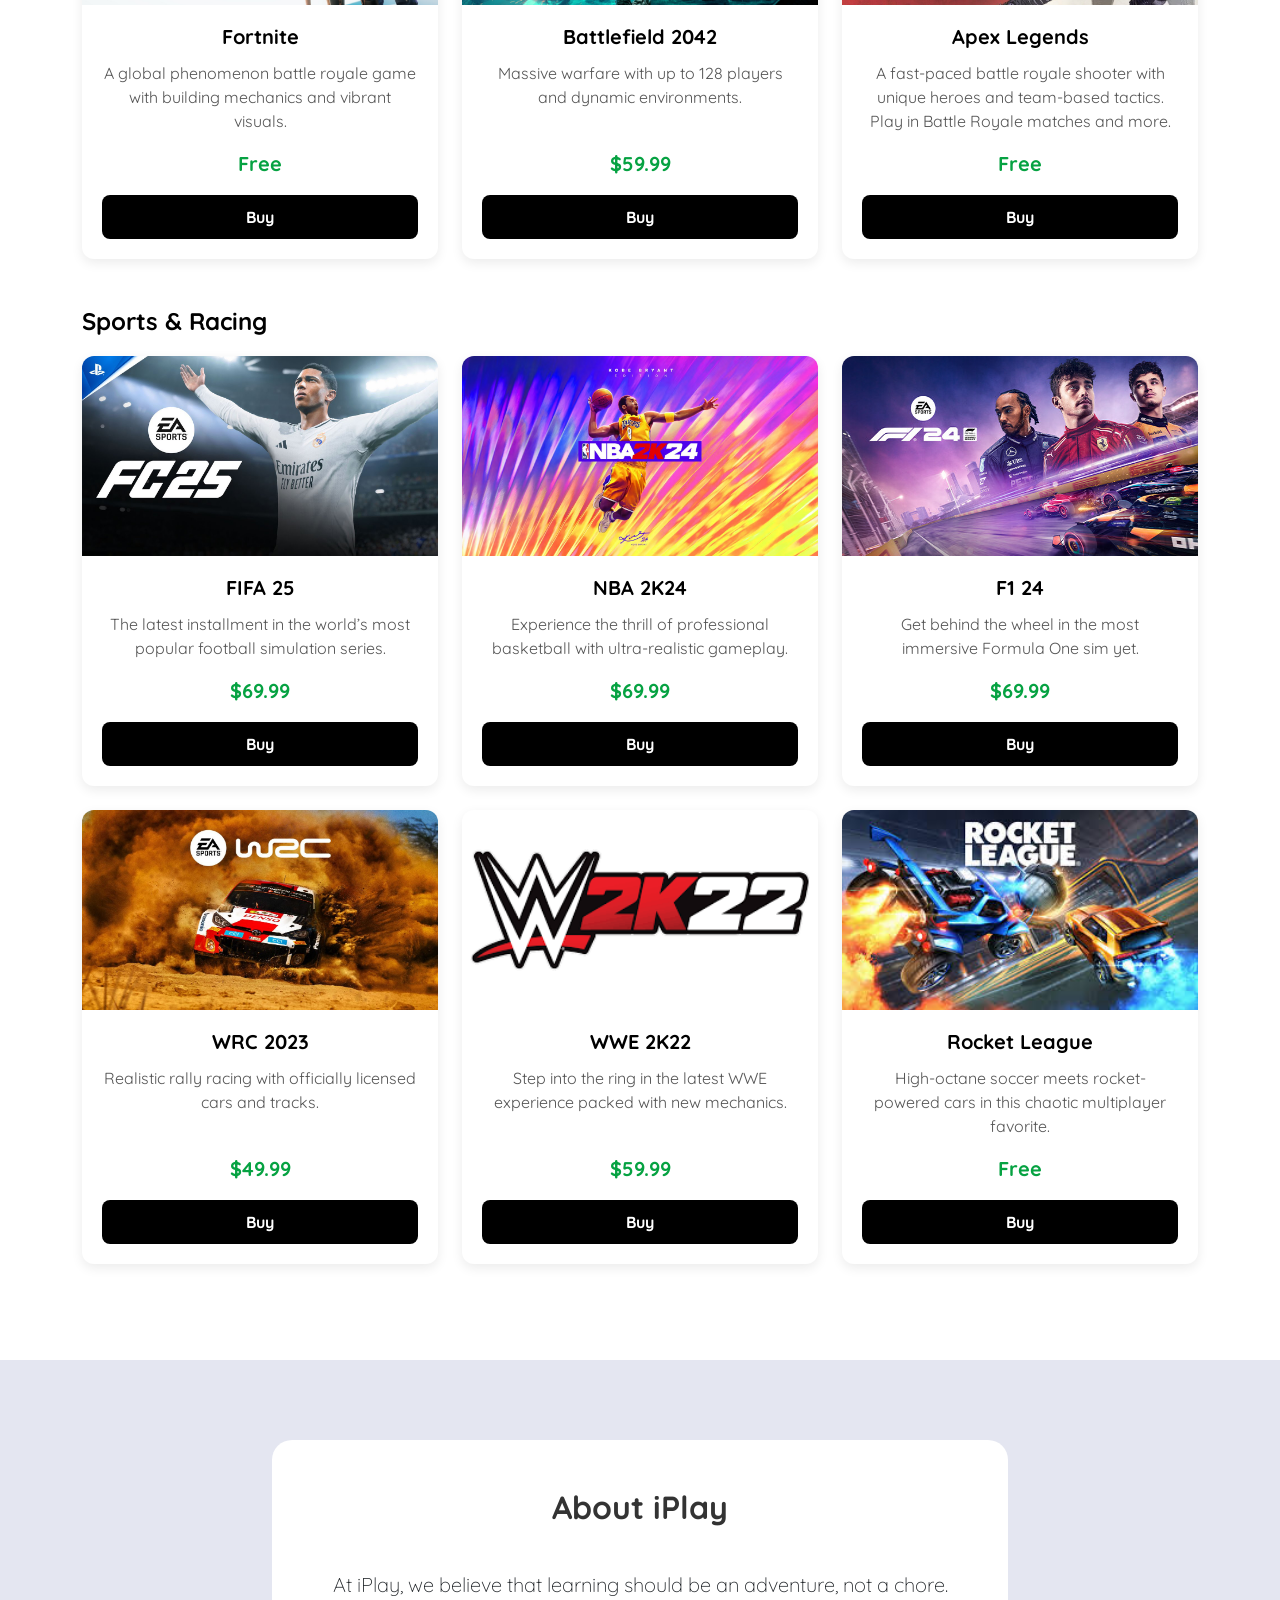
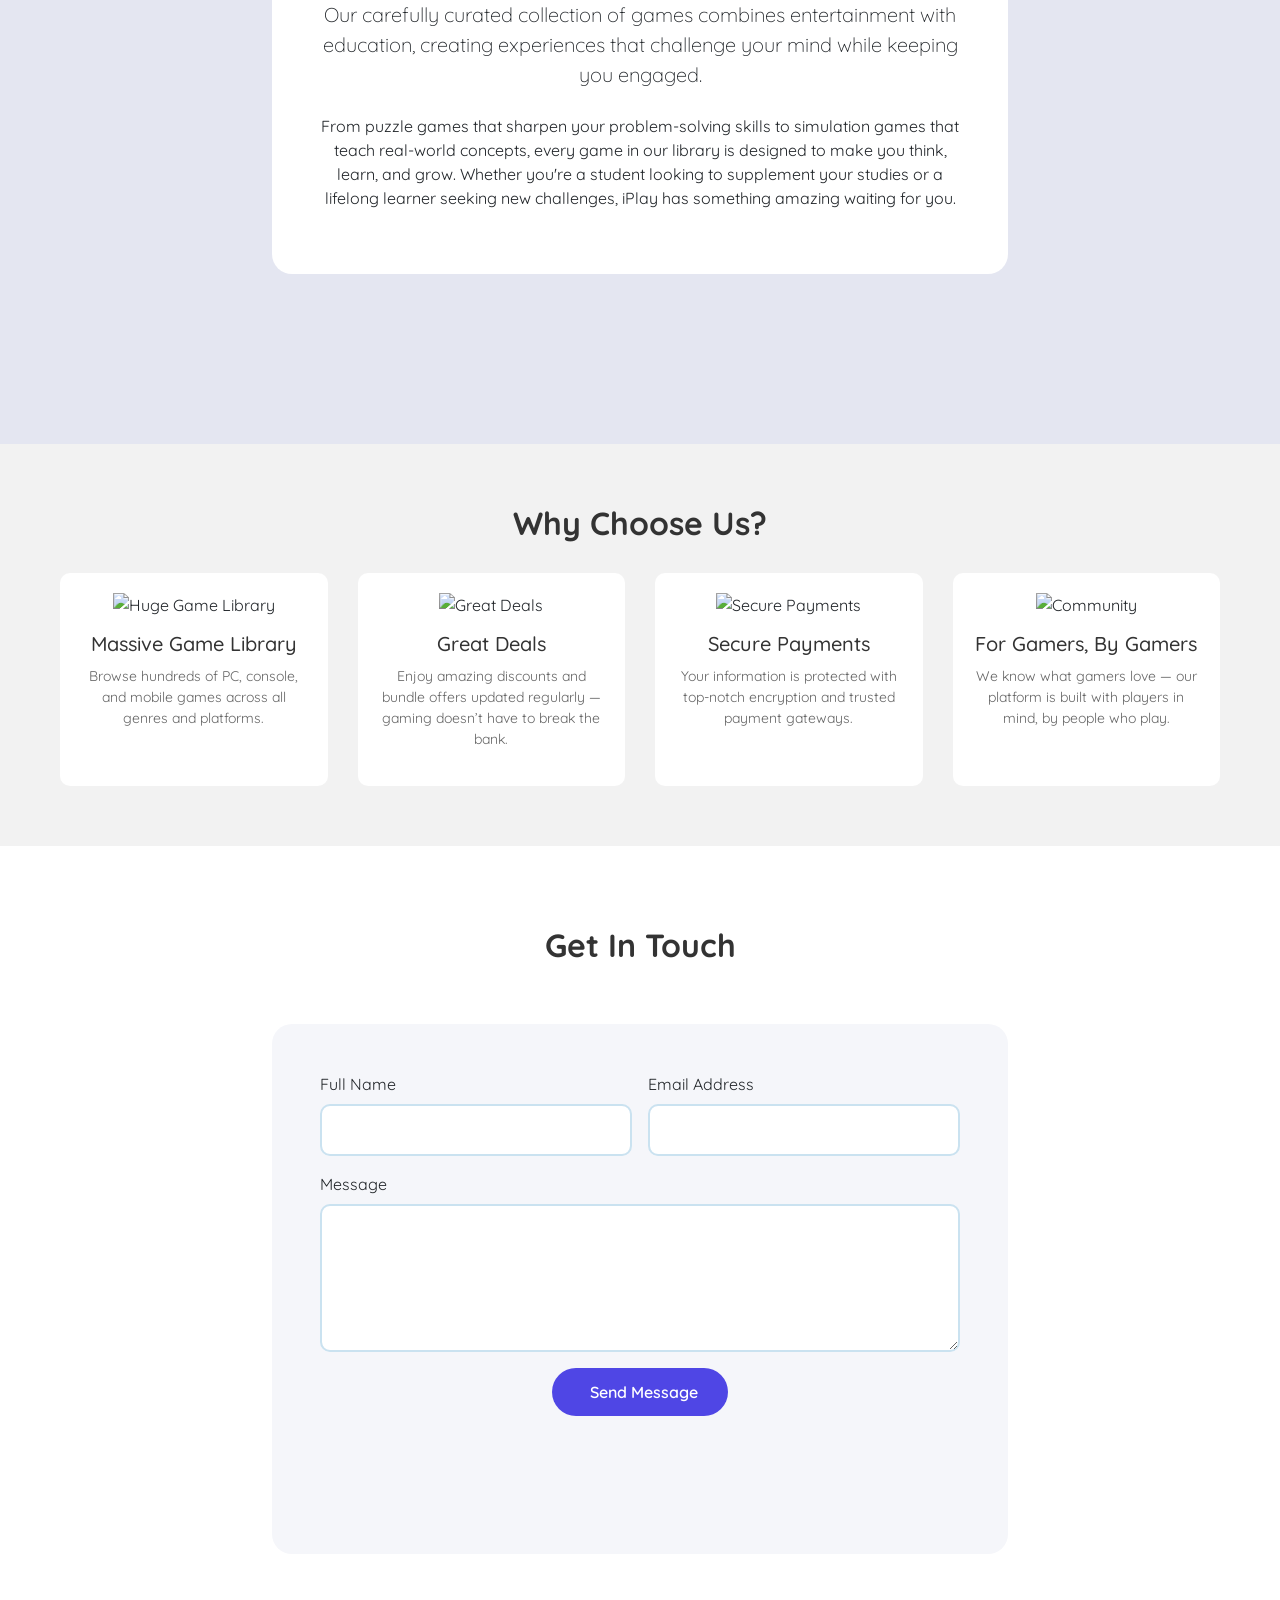
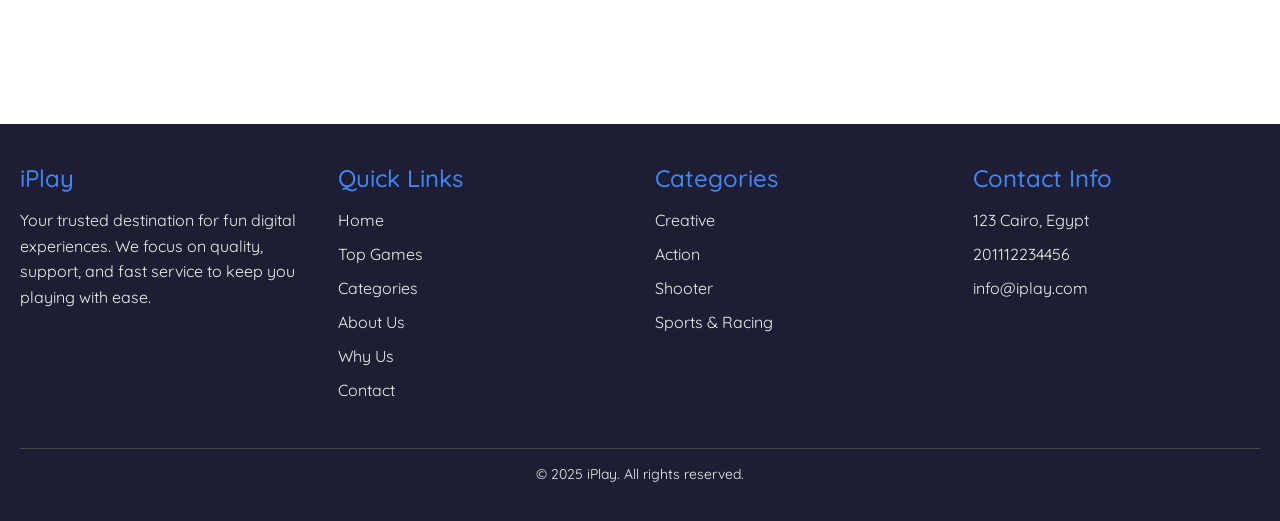
==== commit 6726fdfe: "Prepare for K12" ====
--- a/index.html
+++ b/index.html
@@ -43,6 +43,8 @@
                         <a class="nav-link" href="index.html#contact">Contact</a>
                     </li>
                     <li class="nav-item">
+                    </li>
+                    <li class="nav-item">
                         <a class="nav-link" href="signin.html">Sign in</a>
                     </li>
                     <li class="nav-item">
@@ -88,7 +90,7 @@
                         <div class="row">
                             <div class="col-md-4">
                                 <div class="card">
-                            <img src="https://img.youtube.com/vi/v_uEjjV3ACc/maxresdefault.jpg" class="card-img-top" alt="FIFA 25">
+                            <img src="assets/FC25.jpg" class="card-img-top" alt="FIFA 25">
                             <div class="card-body text-center">
                                 <h5 class="card-title">FIFA 25</h5>
                                 <p class="card-text">The latest installment in the world’s most popular football simulation series.</p>
@@ -99,7 +101,7 @@
                             </div>
                             <div class="col-md-4">
                                 <div class="card">
-                            <img src="https://miro.medium.com/v2/resize:fit:1200/0*6FNgsRxlCVW0Sdqm.jpg" class="card-img-top" alt="PUBG">
+                            <img src="assets/PUBG.jpg" class="card-img-top" alt="PUBG">
                             <div class="card-body text-center">
                                 <h5 class="card-title">PUBG</h5>
                                 <p class="card-text">The original battle royale shooter. Pits 100 players against each other. Outplay your opponents to become the lone survivor.</p>
@@ -110,7 +112,7 @@
                             </div>
                             <div class="col-md-4">
                                 <div class="card">
-                            <img src="https://store-images.s-microsoft.com/image/apps.50664.70702278257994163.e6749f0b-a7f8-4ed1-b45c-4d7a2278d946.182b8f40-901f-4fc3-a51a-d5c3561987d2" class="card-img-top" alt="Fortnite">
+                            <img src="assets/Fortnite.png" class="card-img-top" alt="Fortnite">
                             <div class="card-body text-center">
                                 <h5 class="card-title">Fortnite</h5>
                                 <p class="card-text">A global phenomenon battle royale game with building mechanics and vibrant visuals.</p>
@@ -125,7 +127,7 @@
                         <div class="row">
                             <div class="col-md-4">
                                 <div class="card">
-                            <img src="https://assets.xboxservices.com/assets/4e/bc/4ebcb533-e184-42f3-833b-9aa47a81f39e.jpg?n=153142244433_Poster-Image-1084_1920x720.jpg" class="card-img-top" alt="Valorant">
+                            <img src="assets/Valorant.jpg" class="card-img-top" alt="Valorant">
                             <div class="card-body text-center">
                                 <h5 class="card-title">Valorant</h5>
                                 <p class="card-text">A free-to-play tactical hero shooter from Riot Games, blending precise gunplay and unique agent abilities.</p>
@@ -136,7 +138,7 @@
                             </div>
                             <div class="col-md-4">
                                <div class="card">
-                            <img src="https://shared.fastly.steamstatic.com/store_item_assets/steam/apps/1593500/capsule_616x353.jpg?t=1750949016" class="card-img-top" alt="God of War">
+                            <img src="assets/God of War.jpg" class="card-img-top" alt="God of War">
                             <div class="card-body text-center">
                                 <h5 class="card-title">God of War</h5>
                                 <p class="card-text">An epic action-adventure game following Kratos and his son Atreus on a journey through Norse mythology.</p>
@@ -147,7 +149,7 @@
                             </div>
                             <div class="col-md-4">
                                 <div class="card">
-                            <img src="https://gaming-cdn.com/images/products/16200/orig/red-dead-redemption-playstation-4-game-playstation-store-cover.jpg?v=1730298578" class="card-img-top" alt="Red Dead Redemption 2">
+                            <img src="assets/Red Dead Redemption 2.jpg" class="card-img-top" alt="Red Dead Redemption 2">
                             <div class="card-body text-center">
                                 <h5 class="card-title">Red Dead Redemption 2</h5>
                                 <p class="card-text">An epic tale of life in America’s unforgiving heartland. Outlaw Arthur Morgan must survive against all odds.</p>
@@ -178,7 +180,7 @@
                 <div class="row row-cols-1 row-cols-sm-2 row-cols-md-3 g-4 mb-5">
                     <div class="col">
                         <div class="card">
-    <img src="https://static.toiimg.com/thumb/msid-119611288,width-1280,height-720,resizemode-4/119611288.jpg" class="card-img-top" alt="Minecraft">
+    <img src="assets/Minecraft.avif" class="card-img-top" alt="Minecraft">
     <div class="card-body text-center">
         <h5 class="card-title">Minecraft</h5>
         <p class="card-text">Create, explore, and survive in endless blocky worlds full of adventure and creativity.</p>
@@ -189,7 +191,7 @@
                     </div>
                     <div class="col">
                         <div class="card">
-    <img src="https://i.guim.co.uk/img/media/ecce3f3d2d14d3f78bcc59aebaf119821d603303/67_0_3600_2161/master/3600.jpg?width=1200&height=900&quality=85&auto=format&fit=crop&s=33bdaa3c150c4b6fd64a1bed0155e8a5" class="card-img-top" alt="Roblox">
+    <img src="assets/Robolox.webp" class="card-img-top" alt="Roblox">
     <div class="card-body text-center">
         <h5 class="card-title">Roblox</h5>
         <p class="card-text">A virtual universe where you can play, create, and be anything you imagine.</p>
@@ -200,7 +202,7 @@
                     </div>
                     <div class="col">
                         <div class="card">
-    <img src="https://www.nintendo.com/eu/media/images/10_share_images/games_15/nintendo_switch_4/H2x1_NSwitch_LegoCityUndercover_image1600w.jpg" class="card-img-top" alt="LEGO City Undercover">
+    <img src="assets/LEGO City Undercover.jpg" class="card-img-top" alt="LEGO City Undercover">
     <div class="card-body text-center">
         <h5 class="card-title">LEGO City Undercover</h5>
         <p class="card-text">Join Chase McCain on a hilarious open-world mission to take down criminals in LEGO City.</p>
@@ -211,7 +213,7 @@
                     </div>
                     <div class="col">
     <div class="card">
-    <img src="https://assets.nintendo.com/image/upload/c_fill,w_1200/q_auto:best/f_auto/dpr_2.0/ncom/software/switch/70010000018694/aac100206f1c50349fd2c48595e55603259ae60a4ab4eefc28e71f41efb78b97" class="card-img-top" alt="Super Mario Maker 2">
+    <img src="assets/Super Mario Maker 2.avif" class="card-img-top" alt="Super Mario Maker 2">
     <div class="card-body text-center">
         <h5 class="card-title">Super Mario Maker 2</h5>
         <p class="card-text">Travel across fun worlds with Mario and his hat Cappy in this colorful adventure.</p>
@@ -223,7 +225,7 @@
 
   <div class="col">
     <div class="card">
-    <img src="https://parentzone.org.uk/sites/default/files/styles/paragraph_image_image/public/2021-11/playground.jpg?itok=pnzb8P_Z" class="card-img-top" alt="Animal Crossing">
+    <img src="assets/Animal Crossing.jpg" class="card-img-top" alt="Animal Crossing">
     <div class="card-body text-center">
         <h5 class="card-title">Animal Crossing</h5>
         <p class="card-text">Build your island life, make friends, decorate, and live peacefully in this charming world.</p>
@@ -235,7 +237,7 @@
 
   <div class="col">
     <div class="card">
-    <img src="https://assets.nintendo.com/image/upload/c_fill,w_1200/q_auto:best/f_auto/dpr_2.0/ncom/software/switch/70010000042975/937afd0c84319831009b44c93369faf0a2c926a454809f73523df9bfb6cf6233" class="card-img-top" alt="Fall Guys">
+    <img src="assets/Fall Guys.avif" class="card-img-top" alt="Fall Guys">
     <div class="card-body text-center">
         <h5 class="card-title">Fall Guys</h5>
         <p class="card-text">Join colorful jelly beans in fun and chaotic obstacle-course battles to be the last one standing!</p>
@@ -260,7 +262,7 @@
                     </div>
                     <div class="col">
                         <div class="card">
-                            <img src="https://www.highlandernews.org/wp-content/uploads/2013/06/50950.jpg" class="card-img-top" alt="The Last of Us">
+                            <img src="assets/The Last Of US.jpg" class="card-img-top" alt="The Last of Us">
                             <div class="card-body text-center">
                                 <h5 class="card-title">The Last of Us</h5>
                                 <p class="card-text">A gripping story of survival in a post-apocalyptic world, featuring Joel and Ellie.</p>
@@ -282,7 +284,7 @@
                     </div>
                     <div class="col">
     <div class="card">
-      <img src="https://tv-it.com/storage/zyad/1-12-2023/gta-v-bigjpg-e94b8d1280wjpg-e14d62-160w.jpg" class="card-img-top" alt="GTA V">
+      <img src="assets/GTA V.jpg" class="card-img-top" alt="GTA V">
       <div class="card-body text-center">
         <h5 class="card-title">GTA V</h5>
         <p class="card-text">Open-world chaos and storytelling excellence in the streets of Los Santos.</p>
@@ -294,7 +296,7 @@
   <!-- New Game 5 -->
   <div class="col">
     <div class="card">
-      <img src="https://i0.wp.com/gatecrashers.fan/wp-content/uploads/2022/02/header-5.png?fit=1200%2C675&ssl=1" class="card-img-top" alt="Sifu">
+      <img src="assets/Sifu.webp" class="card-img-top" alt="Sifu">
       <div class="card-body text-center">
         <h5 class="card-title">Sifu</h5>
         <p class="card-text">Stylish martial arts revenge tale with intense hand-to-hand combat.</p>
@@ -306,7 +308,7 @@
   <!-- New Game 6 -->
   <div class="col">
     <div class="card">
-      <img src="https://cdn.cloudflare.steamstatic.com/steam/apps/1091500/header.jpg" class="card-img-top" alt="Cyberpunk 2077">
+      <img src="assets/Cyberpunk 2077.jpg" class="card-img-top" alt="Cyberpunk 2077">
       <div class="card-body text-center">
         <h5 class="card-title">Cyberpunk 2077</h5>
         <p class="card-text">Futuristic open-world action-adventure RPG set in the dark future of Night City — a dangerous megalopolis obsessed with power, glamor, and ceaseless.</p>
@@ -321,7 +323,7 @@
                 <div class="row row-cols-1 row-cols-sm-2 row-cols-md-3 g-4 mb-5">
                     <div class="col">
                         <div class="card">
-                            <img src="https://www.callofduty.com/content/dam/atvi/activision/atvi-touchui/blog/callofduty/feature/codm/Getting_Started_TOUT.jpg" class="card-img-top" alt="Call of Duty">
+                            <img src="assets/Call of Duty.jpg" class="card-img-top" alt="Call of Duty">
                             <div class="card-body text-center">
                                 <h5 class="card-title">Call of Duty</h5>
                                 <p class="card-text">A blockbuster first-person shooter franchise known for its cinematic action and multiplayer. with classic modes legendary maps.</p>
@@ -332,7 +334,7 @@
                     </div>
                     <div class="col">
                         <div class="card">
-                            <img src="https://assets.xboxservices.com/assets/4e/bc/4ebcb533-e184-42f3-833b-9aa47a81f39e.jpg?n=153142244433_Poster-Image-1084_1920x720.jpg" class="card-img-top" alt="Valorant">
+                            <img src="assets/Valorant.jpg" class="card-img-top" alt="Valorant">
                             <div class="card-body text-center">
                                 <h5 class="card-title">Valorant</h5>
                                 <p class="card-text">A free-to-play tactical hero shooter from Riot Games, blending precise gunplay and unique agent abilities.</p>
@@ -343,7 +345,7 @@
                     </div>
                     <div class="col">
                         <div class="card">
-                            <img src="https://miro.medium.com/v2/resize:fit:1200/0*6FNgsRxlCVW0Sdqm.jpg" class="card-img-top" alt="PUBG">
+                            <img src="assets/PUBG.jpg" class="card-img-top" alt="PUBG">
                             <div class="card-body text-center">
                                 <h5 class="card-title">PUBG</h5>
                                 <p class="card-text">The original battle royale shooter. Pits 100 players against each other. Outplay your opponents to become the lone survivor.</p>
@@ -354,7 +356,7 @@
                     </div>
                     <div class="col">
                         <div class="card">
-                            <img src="https://store-images.s-microsoft.com/image/apps.50664.70702278257994163.e6749f0b-a7f8-4ed1-b45c-4d7a2278d946.182b8f40-901f-4fc3-a51a-d5c3561987d2" class="card-img-top" alt="Fortnite">
+                            <img src="assets/Fortnite.png" class="card-img-top" alt="Fortnite">
                             <div class="card-body text-center">
                                 <h5 class="card-title">Fortnite</h5>
                                 <p class="card-text">A global phenomenon battle royale game with building mechanics and vibrant visuals.</p>
@@ -365,7 +367,7 @@
                     </div>
                     <div class="col">
     <div class="card">
-      <img src="https://mms.businesswire.com/media/20211119005465/en/929197/5/Battlefield_2042_-_Key_Art.jpg?download=1" class="card-img-top" alt="Battlefield 2042">
+      <img src="assets/Battlefield 2042.jpg" class="card-img-top" alt="Battlefield 2042">
       <div class="card-body text-center">
         <h5 class="card-title">Battlefield 2042</h5>
         <p class="card-text">Massive warfare with up to 128 players and dynamic environments.</p>
@@ -377,7 +379,7 @@
   <!-- New Game 6 -->
   <div class="col">
     <div class="card">
-      <img src="https://cdn.oneesports.vn/cdn-data/wp-content/uploads/sites/4/2019/04/apex-featured-image-16x9.jpg.adapt_.crop191x100.1200w.jpg" class="card-img-top" alt="Apex Legends">
+      <img src="assets/apex - legends.jpg" class="card-img-top" alt="Apex Legends">
       <div class="card-body text-center">
         <h5 class="card-title">Apex Legends</h5>
         <p class="card-text">A fast-paced battle royale shooter with unique heroes and team-based tactics. Play in Battle Royale matches and more.</p>
@@ -392,7 +394,7 @@
                 <div class="row row-cols-1 row-cols-sm-2 row-cols-md-3 g-4 mb-5">
                     <div class="col">
                          <div class="card">
-                            <img src="https://img.youtube.com/vi/v_uEjjV3ACc/maxresdefault.jpg" class="card-img-top" alt="FIFA 25">
+                            <img src="assets/FC25.jpg" class="card-img-top" alt="FIFA 25">
                             <div class="card-body text-center">
                                 <h5 class="card-title">FIFA 25</h5>
                                 <p class="card-text">The latest installment in the world’s most popular football simulation series.</p>
@@ -403,7 +405,7 @@
                     </div>
                     <div class="col">
     <div class="card">
-      <img src="https://assets.nintendo.com/image/upload/ar_16:9,c_lpad,w_1240/b_white/f_auto/q_auto/ncom/software/switch/70010000063810/3c3dbf6706064dd82bd56a288f0f771d91e19f5a03444c181a813a74c341487b" class="card-img-top" alt="NBA 2K24">
+      <img src="assets/NBA2k24.avif" class="card-img-top" alt="NBA 2K24">
       <div class="card-body text-center">
         <h5 class="card-title">NBA 2K24</h5>
         <p class="card-text">Experience the thrill of professional basketball with ultra-realistic gameplay.</p>
@@ -415,7 +417,7 @@
   <!-- Game 3 -->
   <div class="col">
     <div class="card">
-      <img src="https://shared.fastly.steamstatic.com/store_item_assets/steam/apps/2488620/capsule_616x353.jpg?t=1748912330" class="card-img-top" alt="F1 24">
+      <img src="assets/F1 24.jpg" class="card-img-top" alt="F1 24">
       <div class="card-body text-center">
         <h5 class="card-title">F1 24</h5>
         <p class="card-text">Get behind the wheel in the most immersive Formula One sim yet.</p>
@@ -427,7 +429,7 @@
   <!-- Game 4 -->
   <div class="col">
     <div class="card">
-      <img src="https://www.allkeyshop.com/blog/wp-content/uploads/WRC-2023-Oben.jpg" class="card-img-top" alt="WRC 2023">
+      <img src="assets/WRC 2023.jpg" class="card-img-top" alt="WRC 2023">
       <div class="card-body text-center">
         <h5 class="card-title">WRC 2023</h5>
         <p class="card-text">Realistic rally racing with officially licensed cars and tracks.</p>
@@ -439,7 +441,7 @@
   <!-- Game 5 -->
   <div class="col">
     <div class="card">
-      <img src="https://encrypted-tbn0.gstatic.com/images?q=tbn:ANd9GcSBcQNJbPA_jeDNAnSdag5B-J9BsFGxRK5YXQ&s" class="card-img-top" alt="WWE 2K22">
+      <img src="assets/WWE 2K22.png" class="card-img-top" alt="WWE 2K22">
       <div class="card-body text-center">
         <h5 class="card-title">WWE 2K22</h5>
         <p class="card-text">Step into the ring in the latest WWE experience packed with new mechanics.</p>
@@ -451,7 +453,7 @@
   <!-- Game 6 -->
   <div class="col">
     <div class="card">
-      <img src="https://encrypted-tbn0.gstatic.com/images?q=tbn:ANd9GcTJANR1OZtB3WTef1I80MZGu8t93BEfj5BfXg&s" class="card-img-top" alt="Rocket League">
+      <img src="assets/Rocket League.jpg" class="card-img-top" alt="Rocket League">
       <div class="card-body text-center">
         <h5 class="card-title">Rocket League</h5>
         <p class="card-text">High-octane soccer meets rocket-powered cars in this chaotic multiplayer favorite.</p>
